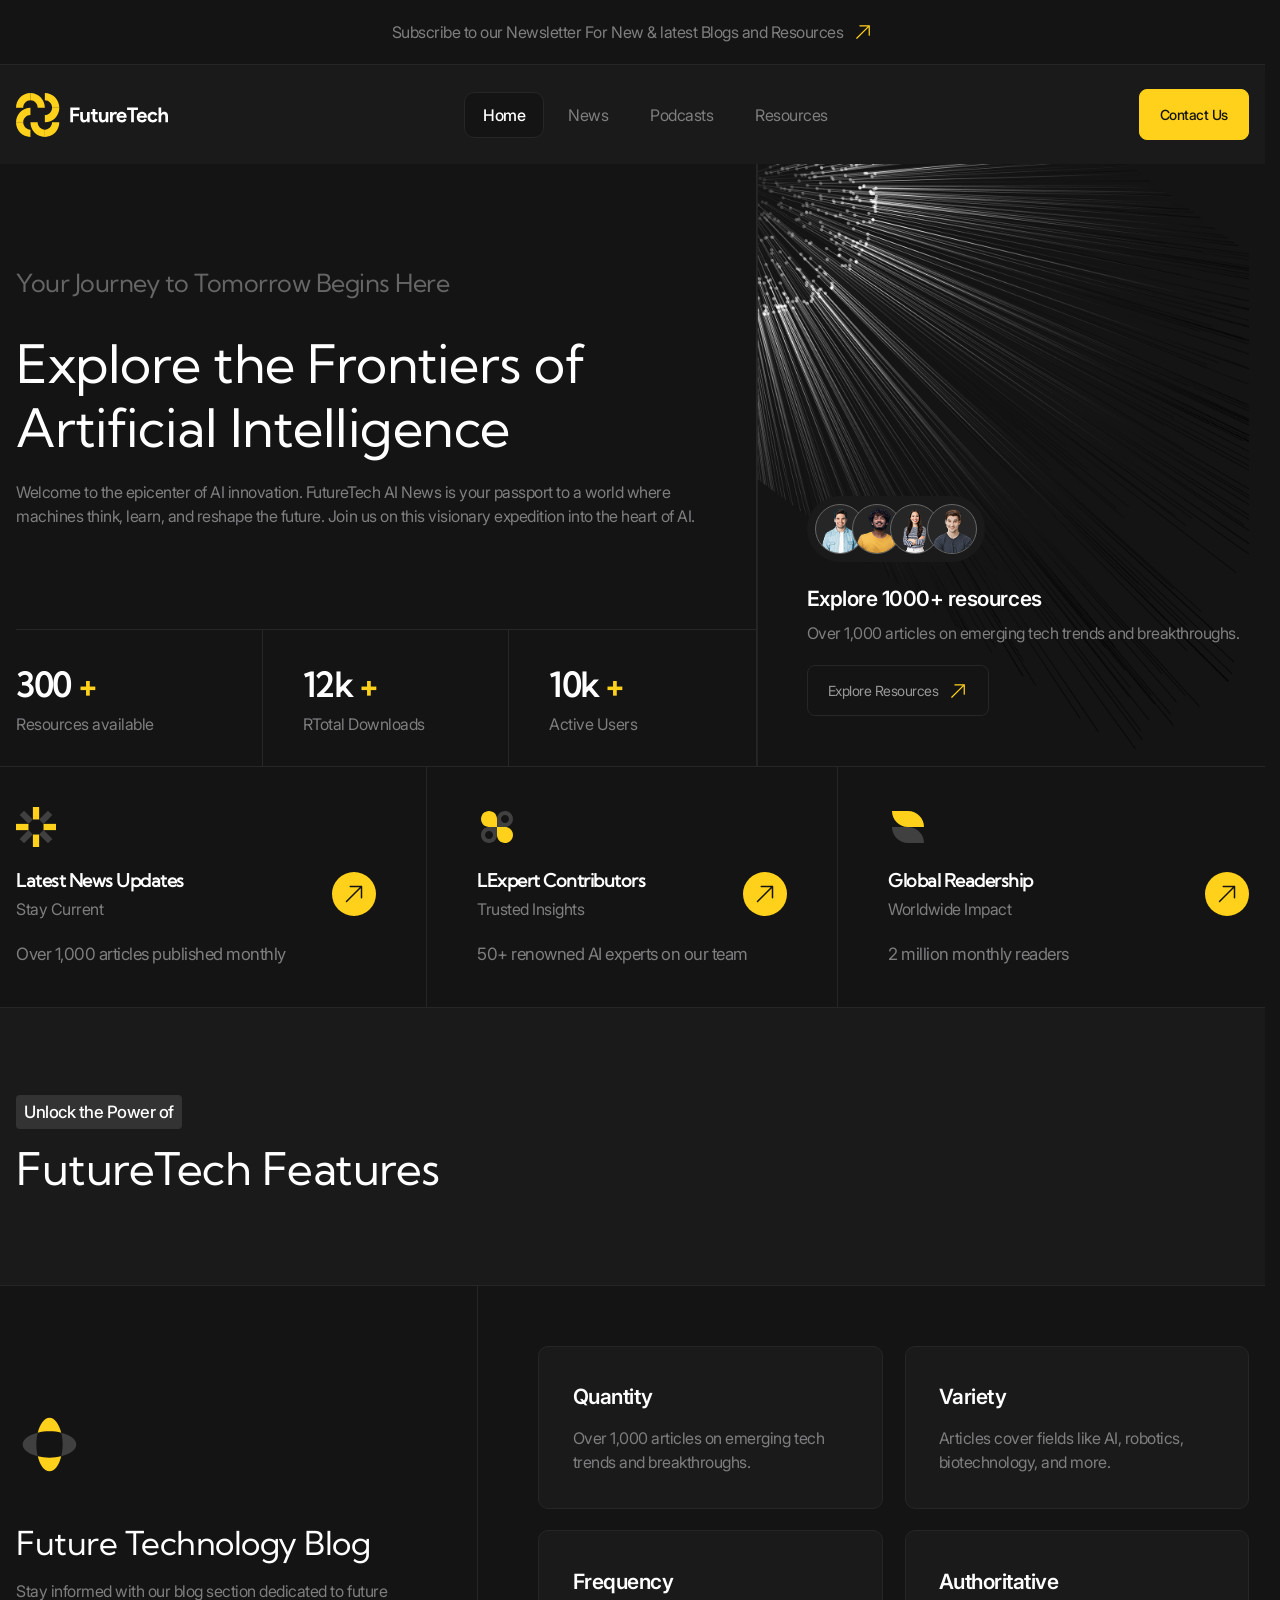
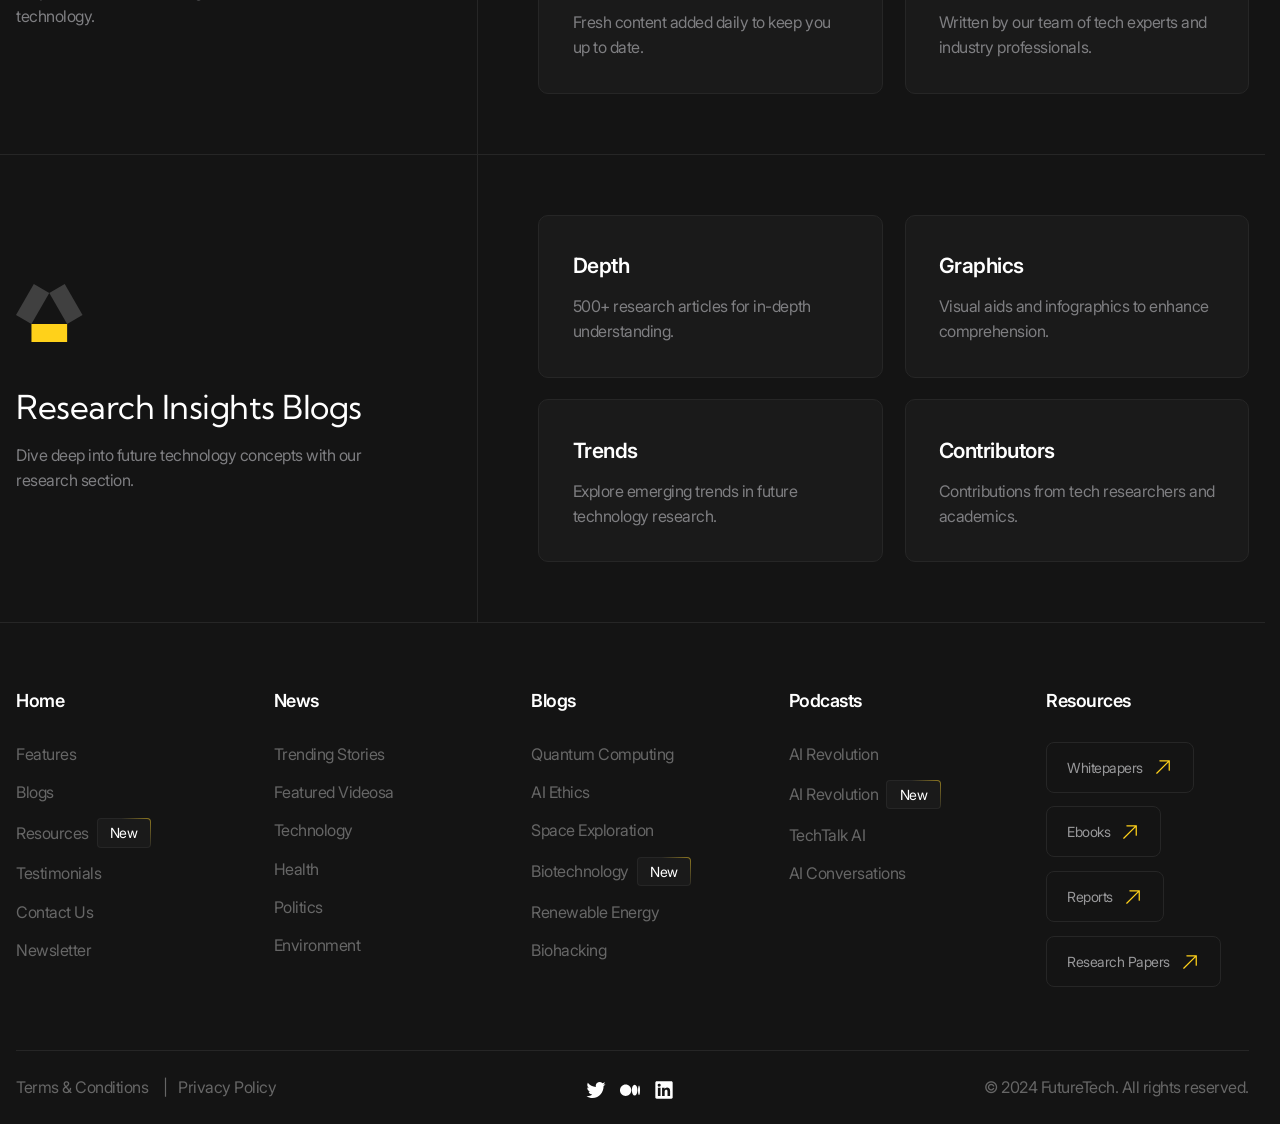
==== index.html @ eff418b6 "style: add card layout and styles" ====
<!DOCTYPE html>
<html lang="en">

<head>
    <meta charset="UTF-8">
    <meta name="viewport" content="width=device-width, initial-scale=1.0">
    <link rel="stylesheet" href="./css/main.css">
    <title>Future Tech | Home</title>

</head>

<body>
    <header class="header" data-js-header>
        <div class="header__promo">
            <div class="header__promo-inner container">
                <a href="/" class="header__promo-link"><span class="icon icon--yellow-arrow">Subscribe to our Newsletter For New & latest Blogs and Resources</span></a>
            </div>
        </div>
        <div class="header__body">
            <div class="header__body-inner container">
                <a href="/"
                    class="header__logo logo"
                    aria-label="Home"
                    title="Home">
                    <img
                        class="logo__image"
                        src="./images/logo.svg"
                        alt=""
                        width="179" height="50" />

                </a>
                <div class="header__overlay" data-js-header-overlay>
                    <nav class="header__menu">
                        <ul class="header__menu-list">
                            <li class="header__menu-item">
                                <a href="/" class="header__menu-link is-active">Home</a>
                            </li>
                            <li class="header__menu-item">
                                <a href="/" class="header__menu-link">News</a>
                            </li>
                            <li class="header__menu-item">
                                <a href="/" class="header__menu-link">Podcasts</a>
                            </li>
                            <li class="header__menu-item">
                                <a href="/" class="header__menu-link">Resources</a>
                            </li>
                        </ul>
                    </nav>
                    <a href="#" class="header__contact-us-link button button--accent">Contact Us</a>
                </div>
                <button
                    class="header__burger-button burger-button visible-mobile" type="button"
                    aria-label="Open menu"
                    title="Open menu"
                    data-js-header-burger-button>
                    <span class="burger-button__line"></span>
                    <span class="burger-button__line"></span>
                    <span class="burger-button__line"></span>
                </button>
            </div>
        </div>
    </header>
    <main>
        <section class="hero" aria-labelledby="hero-title">
            <div class="hero__main container">
                <div class="hero__body">
                    <p class="hero__subtitle">Your Journey to Tomorrow Begins Here</p>
                    <h1 class="hero__title" id="hero-title">Explore the Frontiers of Artificial Intelligence</h1>
                    <div class="hero__description">
                        <p>Welcome to the epicenter of AI innovation. FutureTech AI News is your passport to a world where machines think, learn, and reshape the future. Join us on this visionary expedition into the heart of AI.</p>
                    </div>
                </div>
                <div class="hero__metrics metrics full-vw-line full-vw-line--top full-vw-line--left">
                    <dl class="metrics__list">
                        <div class="metrics__item">
                            <dt class="metrics__key">Resources available</dt>
                            <dd class="metrics__value h3">300 <span class="metrics__sign">+</span></dd>
                        </div>
                        <div class="metrics__item">
                            <dt class="metrics__key">RTotal Downloads</dt>
                            <dd class="metrics__value h3">12k <span class="metrics__sign">+</span></dd>
                        </div>
                        <div class="metrics__item">
                            <dt class="metrics__key">Active Users</dt>
                            <dd class="metrics__value h3">10k <span class="metrics__sign">+</span></dd>
                        </div>
                    </dl>
                </div>
                <div class="hero__resources-preview resources-preview">
                    <div class="resources-preview__team team">
                        <img
                            src="./images/team/1.png"
                            alt=""
                            width="60" height="60" loading="lazy"
                            class="team__person" />
                        <img
                            src="./images/team/2.png"
                            alt=""
                            width="60" height="60" loading="lazy"
                            class="team__person" />
                        <img
                            src="./images/team/3.png"
                            alt=""
                            width="60" height="60" loading="lazy"
                            class="team__person" />
                        <img
                            src="./images/team/4.png"
                            alt=""
                            width="60" height="60" loading="lazy"
                            class="team__person" />
                    </div>
                    <div class="resources-preview__body">
                        <p class="resources-preview__title h5">Explore 1000+ resources</p>
                        <p class="resources-preview__subtitle">Over 1,000 articles on emerging tech trends and breakthroughs.</p>
                    </div>
                    <a href="#" class="resources-preview__button button"><span class="icon icon--yellow-arrow">Explore Resources</span></a>
                </div>
            </div>
            <div class="hero__advantages">
                <h2 class="visually-hidden">Our advantages</h2>
                <ul class="hero__advantages-list container">
                    <li class="hero__advantages-item">
                        <div class="advantage-card">
                            <img
                                src="./images/advantages/icon-1.svg"
                                alt=""
                                width="50" height="50"
                                class="advantage-card__image" />
                            <a href="#" class="advantage-card__link">
                                <h3 class="advantage-card__title h6">Latest News Updates</h3>
                                <p class="advantage-card__subtitle">Stay Current</p>
                            </a>
                            <p class="advantage-card__details">Over 1,000 articles published monthly</p>
                        </div>
                    </li>
                    <li class="hero__advantages-item">
                        <div class="advantage-card">
                            <img
                                src="./images/advantages/2.svg"
                                alt=""
                                width="50" height="50"
                                class="advantage-card__image" />
                            <a href="#" class="advantage-card__link">
                                <h3 class="advantage-card__title h6">LExpert Contributors</h3>
                                <p class="advantage-card__subtitle">Trusted Insights</p>
                            </a>
                            <p class="advantage-card__details">50+ renowned AI experts on our team</p>
                        </div>
                    </li>
                    <li class="hero__advantages-item">
                        <div class="advantage-card">
                            <img
                                src="./images/advantages/3.svg"
                                alt=""
                                width="50" height="50"
                                class="advantage-card__image" />
                            <a href="#" class="advantage-card__link">
                                <h3 class="advantage-card__title h6">Global Readership</h3>
                                <p class="advantage-card__subtitle">Worldwide Impact</p>
                            </a>
                            <p class="advantage-card__details">2 million monthly readers</p>
                        </div>
                    </li>
                </ul>
            </div>

        </section>

        <section class="section" aria-labelledby="features-title">
            <header class="section__header">
                <div class="section__header-inner container">
                    <div class="section__header-info">
                        <p class="section__subtitle tag">Unlock the Power of</p>
                        <h2 class="section__title" id="features-title">FutureTech Features</h2>
                    </div>
                </div>
            </header>
            <div class="section__body">
                <ul class="list">
                    <li class="list__item">
                        <div class="card container">
                            <div class="card__preview">
                                <div class="card__preview-main">
                                    <img
                                        class="card__preview-icon"
                                        src="./images/feutures/1.svg"
                                        alt=""
                                        width="80" height="80" />
                                    <div class="card__preview-info">
                                        <h3 class="card__preview-title">Future Technology Blog</h3>
                                        <div class="card__preview-description">
                                            <p>Stay informed with our blog section dedicated to future technology.</p>
                                        </div>
                                    </div>
                                </div>
                            </div>
                            <div class="card__body">
                                <div class="card__grid card__grid--2-cols">
                                    <div class="card__cell tile">
                                        <h4 class="card__cell-title h5">Quantity</h4>
                                        <p class="card__cell-description">Over 1,000 articles on emerging tech trends and breakthroughs.</p>
                                    </div>
                                    <div class="card__cell tile">
                                        <h4 class="card__cell-title h5">Variety</h4>
                                        <p class="card__cell-description">Articles cover fields like AI, robotics, biotechnology, and more.</p>
                                    </div>
                                    <div class="card__cell tile">
                                        <h4 class="card__cell-title h5">Frequency</h4>
                                        <p class="card__cell-description">Fresh content added daily to keep you up to date.</p>
                                    </div>
                                    <div class="card__cell tile">
                                        <h4 class="card__cell-title h5">Authoritative</h4>
                                        <p class="card__cell-description">Written by our team of tech experts and industry professionals.</p>
                                    </div>
                                </div>
                            </div>
                        </div>
                    </li>
                    <li class="list__item">
                        <div class="card container">
                            <div class="card__preview">
                                <div class="card__preview-main">
                                    <img
                                        class="card__preview-icon"
                                        src="./images/feutures/2.svg"
                                        alt=""
                                        width="80" height="80" />
                                    <div class="card__preview-info">
                                        <h3 class="card__preview-title">Research Insights Blogs</h3>
                                        <div class="card__preview-description">
                                            <p>Dive deep into future technology concepts with our research section.</p>
                                        </div>
                                    </div>
                                </div>
                            </div>
                            <div class="card__body">
                                <div class="card__grid card__grid--2-cols">
                                    <div class="card__cell tile">
                                        <h4 class="card__cell-title h5">Depth</h4>
                                        <p class="card__cell-description">500+ research articles for in-depth understanding.</p>
                                    </div>
                                    <div class="card__cell tile">
                                        <h4 class="card__cell-title h5">Graphics</h4>
                                        <p class="card__cell-description">Visual aids and infographics to enhance comprehension.</p>
                                    </div>
                                    <div class="card__cell tile">
                                        <h4 class="card__cell-title h5">Trends</h4>
                                        <p class="card__cell-description">Explore emerging trends in future technology research.</p>
                                    </div>
                                    <div class="card__cell tile">
                                        <h4 class="card__cell-title h5">Contributors</h4>
                                        <p class="card__cell-description">Contributions from tech researchers and academics.</p>
                                    </div>
                                </div>
                            </div>
                        </div>
                    </li>
                </ul>
            </div>
        </section>
    </main>

    <footer class="footer">
        <div class="footer__inner container">
            <div class="footer__body">
                <nav class="footer__menu">
                    <div class="footer__menu-column">
                        <a href="#" class="footer__menu-main-link h6">Home</a>
                        <ul class="footer__menu-list">
                            <li class="footer__menu-item">
                                <a href="#" class="footer__menu-link">Features</a>
                            </li>
                            <li class="footer__menu-item">
                                <a href="#" class="footer__menu-link">Blogs</a>
                            </li>
                            <li class="footer__menu-item">
                                <a href="#" class="footer__menu-link">Resources</a>
                                <span class="badge">New</span>
                            </li>
                            <li class="footer__menu-item">
                                <a href="#" class="footer__menu-link">Testimonials</a>
                            </li>
                            <li class="footer__menu-item">
                                <a href="#" class="footer__menu-link">Contact Us</a>
                            </li>
                            <li class="footer__menu-item">
                                <a href="#" class="footer__menu-link">Newsletter</a>
                            </li>
                        </ul>
                    </div>
                    <div class="footer__menu-column">
                        <a href="#" class="footer__menu-main-link h6">News</a>
                        <ul class="footer__menu-list">
                            <li class="footer__menu-item">
                                <a href="#" class="footer__menu-link">Trending Stories</a>
                            </li>
                            <li class="footer__menu-item">
                                <a href="#" class="footer__menu-link">Featured Videosa</a>
                            </li>
                            <li class="footer__menu-item">
                                <a href="#" class="footer__menu-link">Technology</a>
                            </li>
                            <li class="footer__menu-item">
                                <a href="#" class="footer__menu-link">Health</a>
                            </li>
                            <li class="footer__menu-item">
                                <a href="#" class="footer__menu-link">Politics</a>
                            </li>
                            <li class="footer__menu-item">
                                <a href="#" class="footer__menu-link">Environment</a>
                            </li>
                        </ul>
                    </div>
                    <div class="footer__menu-column">
                        <a href="#" class="footer__menu-main-link h6">Blogs</a>
                        <ul class="footer__menu-list">
                            <li class="footer__menu-item">
                                <a href="#" class="footer__menu-link">Quantum Computing</a>
                            </li>
                            <li class="footer__menu-item">
                                <a href="#" class="footer__menu-link">AI Ethics</a>
                            </li>
                            <li class="footer__menu-item">
                                <a href="#" class="footer__menu-link">Space Exploration</a>
                            </li>
                            <li class="footer__menu-item">
                                <a href="#" class="footer__menu-link">Biotechnology</a>
                                <span class="badge">New</span>
                            </li>
                            <li class="footer__menu-item">
                                <a href="#" class="footer__menu-link">Renewable Energy</a>
                            </li>
                            <li class="footer__menu-item">
                                <a href="#" class="footer__menu-link">Biohacking</a>
                            </li>
                        </ul>
                    </div>
                    <div class="footer__menu-column">
                        <a href="#" class="footer__menu-main-link h6">Podcasts</a>
                        <ul class="footer__menu-list">
                            <li class="footer__menu-item">
                                <a href="#" class="footer__menu-link">AI Revolution</a>
                            </li>
                            <li class="footer__menu-item">
                                <a href="#" class="footer__menu-link">AI Revolution</a>
                                <span class="badge">New</span>
                            </li>
                            <li class="footer__menu-item">
                                <a href="#" class="footer__menu-link">TechTalk AI</a>
                            </li>
                            <li class="footer__menu-item">
                                <a href="#" class="footer__menu-link">AI Conversations</a>
                            </li>

                        </ul>
                    </div>
                    <div class="footer__menu-column">
                        <a href="#" class="footer__menu-main-link h6">Resources</a>
                        <ul class="footer__menu-list">
                            <li class="footer__menu-item">
                                <a href="#" class="footer__menu-link button"><span class="icon icon--yellow-arrow">Whitepapers</span></a>
                            </li>
                            <li class="footer__menu-item">
                                <a href="#" class="footer__menu-link button"><span class="icon icon--yellow-arrow"> Ebooks</span></a>
                            </li>
                            <li class="footer__menu-item">
                                <a href="#" class="footer__menu-link button"><span class="icon icon--yellow-arrow">Reports</span></a>
                            </li>
                            <li class="footer__menu-item">
                                <a href="#" class="footer__menu-link button"><span class="icon icon--yellow-arrow">Research Papers</span></a>
                            </li>

                        </ul>
                    </div>
                </nav>
            </div>
            <div class="div footer__extra">
                <div class="footer__extra-menu">
                    <ul class="footer__extra-menu-list">
                        <li class="footer__extra-menu-item">
                            <a href="#" class="footer__extra-menu-link">Terms & Conditions</a>
                        </li>
                        <li class="footer__extra-menu-item">
                            <a href="#" class="footer__extra-menu-link">Privacy Policy</a>
                        </li>
                    </ul>
                </div>
                <div class="footer__soc1als soc1als">
                    <ul class="soc1als__list">
                        <li class="soc1als__item">
                            <a href="#"
                                class="soc1als__link"
                                target="_blank"
                                aria-label="Twitter"
                                title="Twitter">
                                <svg width="24" height="24" viewBox="0 0 24 24" fill="none" xmlns="http://www.w3.org/2000/svg">
                                    <path d="M21.0571 7.18114C21.0664 7.39235 21.0664 7.59395 21.0664 7.80515C21.0756 14.2084 16.3712 21.6004 7.76793 21.6004C5.23048 21.6004 2.73933 20.842 0.600098 19.4212C0.970528 19.4692 1.34096 19.4884 1.71139 19.4884C3.81358 19.4884 5.86021 18.7588 7.51789 17.4052C5.51756 17.3668 3.75802 16.0132 3.14681 14.0356C3.85063 14.1796 4.57296 14.1508 5.25826 13.9492C3.08198 13.5076 1.51691 11.5204 1.50765 9.20675C1.50765 9.18755 1.50765 9.16835 1.50765 9.14915C2.15591 9.52355 2.88751 9.73475 3.62837 9.75395C1.58174 8.33315 0.942746 5.50114 2.18369 3.28353C4.5637 6.31714 8.06427 8.15075 11.8241 8.35235C11.4445 6.67234 11.9631 4.90594 13.1762 3.71553C15.0561 1.88193 18.0196 1.97793 19.7977 3.92673C20.8441 3.71553 21.8535 3.31233 22.7704 2.74593C22.4185 3.86913 21.6869 4.81954 20.7145 5.42434C21.6406 5.30914 22.5481 5.04994 23.4001 4.66594C22.7704 5.64514 21.9739 6.48994 21.0571 7.18114Z" fill="white" />
                                </svg>
                            </a>
                        </li>
                        <li class="soc1als__item">
                            <a href="#"
                                class="soc1als__link"
                                target="_blank"
                                aria-label="Medium"
                                title="Medium">
                                <svg width="24" height="24" viewBox="0 0 24 24" fill="none" xmlns="http://www.w3.org/2000/svg">
                                    <path d="M13.5374 12.2281C13.5374 15.9988 10.5069 19.0556 6.76883 19.0556C3.03073 19.0556 0 15.9981 0 12.2281C0 8.45806 3.0305 5.40039 6.76883 5.40039C10.5072 5.40039 13.5374 8.45737 13.5374 12.2281Z" fill="white" />
                                    <path d="M20.9627 12.2285C20.9627 15.7778 19.4474 18.6563 17.5783 18.6563C15.7091 18.6563 14.1938 15.7778 14.1938 12.2285C14.1938 8.67922 15.7089 5.80078 17.578 5.80078C19.4472 5.80078 20.9625 8.67829 20.9625 12.2285" fill="white" />
                                    <path d="M24 12.228C24 15.4073 23.4672 17.9862 22.8097 17.9862C22.1522 17.9862 21.6196 15.408 21.6196 12.228C21.6196 9.04797 22.1525 6.46973 22.8097 6.46973C23.467 6.46973 24 9.04774 24 12.228Z" fill="white" />
                                </svg>
                            </a>
                        </li>
                        <li class="soc1als__item">
                            <a href="#"
                                class="soc1als__link"
                                target="_blank"
                                aria-label="LinkedIn"
                                title="LinkedIn">
                                <svg width="24" height="24" viewBox="0 0 24 24" fill="none" xmlns="http://www.w3.org/2000/svg">
                                    <path d="M20.8647 1.59961H3.13554C2.72832 1.59961 2.33777 1.76138 2.04982 2.04933C1.76187 2.33728 1.6001 2.72783 1.6001 3.13505V20.8642C1.6001 21.2714 1.76187 21.6619 2.04982 21.9499C2.33777 22.2378 2.72832 22.3996 3.13554 22.3996H20.8647C21.2719 22.3996 21.6624 22.2378 21.9504 21.9499C22.2383 21.6619 22.4001 21.2714 22.4001 20.8642V3.13505C22.4001 2.72783 22.2383 2.33728 21.9504 2.04933C21.6624 1.76138 21.2719 1.59961 20.8647 1.59961ZM7.79965 19.3186H4.67243V9.38516H7.79965V19.3186ZM6.23388 8.00861C5.87915 8.00661 5.53296 7.89958 5.239 7.70102C4.94504 7.50246 4.71649 7.22127 4.58219 6.89294C4.44789 6.56461 4.41386 6.20386 4.48439 5.8562C4.55492 5.50855 4.72686 5.18958 4.9785 4.93955C5.23014 4.68952 5.5502 4.51964 5.8983 4.45134C6.2464 4.38304 6.60693 4.41939 6.93439 4.5558C7.26185 4.6922 7.54156 4.92255 7.73823 5.21778C7.9349 5.51301 8.03971 5.85988 8.03943 6.21461C8.04278 6.45211 7.99827 6.68784 7.90857 6.90777C7.81887 7.1277 7.68582 7.32732 7.51733 7.49473C7.34884 7.66215 7.14837 7.79392 6.92787 7.88221C6.70736 7.97049 6.47134 8.01348 6.23388 8.00861ZM19.3263 19.3273H16.2005V13.9005C16.2005 12.3001 15.5202 11.8061 14.642 11.8061C13.7147 11.8061 12.8047 12.5052 12.8047 13.9409V19.3273H9.67743V9.39239H12.6848V10.7689H12.7252C13.0271 10.1579 14.0844 9.11361 15.6979 9.11361C17.4428 9.11361 19.3278 10.1493 19.3278 13.1826L19.3263 19.3273Z" fill="white" />
                                </svg>
                            </a>
                        </li>
                    </ul>
                </div>
                <p class="footer__copyright">© <time datetime="2024">2024</time> FutureTech. All rights reserved.</p>
            </div>
        </div>

    </footer>



    <script src="./scripts/main.js" type="module" defer></script>
</body>


</html>
---- css/main.css ----
@charset "UTF-8";
/**
  Нормализация блочной модели
 */
*,
::before,
::after {
  box-sizing: border-box;
}

/**
  Убираем внутренние отступы слева тегам списков,
  у которых есть атрибут class
 */
:where(ul, ol):where([class]) {
  padding-left: 0;
}

/**
  Убираем внешние отступы body и двум другим тегам,
  у которых есть атрибут class
 */
body,
:where(blockquote, figure):where([class]) {
  margin: 0;
}

/**
  Убираем внешние отступы вертикали нужным тегам,
  у которых есть атрибут class
 */
:where(h1,
h2,
h3,
h4,
h5,
h6,
p,
ul,
ol,
dl):where([class]) {
  margin-block: 0;
}

:where(dd[class]) {
  margin-left: 0;
}

:where(fieldset[class]) {
  margin-left: 0;
  padding: 0;
  border: none;
}

/**
  Убираем стандартный маркер маркированному списку,
  у которого есть атрибут class
 */
:where(ul[class]) {
  list-style: none;
}

:where(address[class]) {
  font-style: normal;
}

/**
  Обнуляем вертикальные внешние отступы параграфа,
  объявляем локальную переменную для внешнего отступа вниз,
  чтобы избежать взаимодействие с более сложным селектором
 */
p {
  --paragraphMarginBottom: 24px;
  margin-block: 0;
}

/**
  Внешний отступ вниз для параграфа без атрибута class,
  который расположен не последним среди своих соседних элементов
 */
p:where(:not([class]):not(:last-child)) {
  margin-bottom: var(--paragraphMarginBottom);
}

/**
  Упрощаем работу с изображениями и видео
 */
img,
video {
  display: block;
  max-width: 100%;
  height: auto;
}

/**
  Наследуем свойства шрифт для полей ввода
 */
input,
textarea,
select,
button {
  font: inherit;
}

html {
  /**
   Пригодится в большинстве ситуаций
   (когда, например, нужно будет "прижать" футер к низу сайта)
  */
  height: 100%;
  /**
   Убираем скачок интерфейса по горизонтали
   при появлении / исчезновении скроллбара
  */
  scrollbar-gutter: stable;
}

/**
  Плавный скролл
 */
html,
:has(:target) {
  scroll-behavior: smooth;
}

body {
  /**
   Пригодится в большинстве ситуаций
   (когда, например, нужно будет "прижать" футер к низу сайта)
  */
  min-height: 100%;
  /**
   Унифицированный интерлиньяж
  */
  line-height: 1.5;
}

/**
  Нормализация высоты элемента ссылки при его инспектировании в DevTools
 */
a:where([class]) {
  display: inline-flex;
}

/**
  Курсор-рука при наведении на элемент
 */
button,
label {
  cursor: pointer;
}

/**
  Приводим к единому цвету svg-элементы
 */
[fill] {
  fill: currentColor;
}

[stroke] {
  stroke: currentColor;
}

/**
  Чиним баг задержки смены цвета при взаимодействии с svg-элементами
 */
svg * {
  transition-property: fill, stroke;
}

/**
  Удаляем все анимации и переходы для людей,
  которые предпочитают их не использовать
 */
@media (prefers-reduced-motion: reduce) {
  *,
  ::before,
  ::after {
    animation-duration: 0.01ms !important;
    animation-iteration-count: 1 !important;
    transition-duration: 0.01ms !important;
    scroll-behavior: auto !important;
  }
}
@font-face {
  font-family: "Kumbh Sans";
  src: url("../fonts/KumbhSans-Regular.woff2") format("woff2");
  font-weight: 400;
  font-style: normal;
  font-display: swap;
}
@font-face {
  font-family: "Kumbh Sans";
  src: url("../fonts/KumbhSans-Regular.woff2") format("woff2");
  font-weight: 500;
  font-style: normal;
  font-display: swap;
}
@font-face {
  font-family: "Inter";
  src: url("../fonts/Inter-Regular.woff2") format("woff2");
  font-weight: 400;
  font-style: normal;
  font-display: swap;
}
@font-face {
  font-family: "Inter";
  src: url("../fonts/Inter-Medium.woff2") format("woff2");
  font-weight: 500;
  font-style: normal;
  font-display: swap;
}
@font-face {
  font-family: "Inter";
  src: url("../fonts/Inter-SemiBold.woff2") format("woff2");
  font-weight: 600;
  font-style: normal;
  font-display: swap;
}
@font-face {
  font-family: "Inter";
  src: url("../fonts/Inter-Bold.woff2") format("woff2");
  font-weight: 700;
  font-style: normal;
  font-display: swap;
}
:root {
  --color-light: #FFFFFF;
  --color-dark: #141414;
  --color-dark-10: #1a1a1a;
  --color-dark-15: #262626;
  --color-dark-20: #333333;
  --color-dark-40: #666666;
  --color-gray-50: #7E7E81;
  --color-gray-60: #98989a;
  --color-accent: #FFD11A;
  --color-red: #FF5500;
  --gradient: linear-gradient(
      45deg,
      var(--color-dark-15) 64%,
      var(--color-accent) 136%
  );
  --border: 0.0625rem solid var(--color-dark-15);
  --font-family-base: 'Inter', sans-serif;
  --font-family-accent: 'Kumbh Sans', sans-serif;
  --container-width: 100rem;
  --container-padding-x: 1rem;
  --transition-duration: 0.2s;
}
@media (width <= 90.06125rem) {
  :root {
    --container-width: 80rem;
  }
}

.container {
  max-width: calc(var(--container-width) + var(--container-padding-x) * 2);
  margin-inline: auto;
  padding-inline: var(--container-padding-x);
}

.visually-hidden {
  position: absolute !important;
  width: 1px !important;
  height: 1px !important;
  margin: -1px !important;
  border: 0 !important;
  padding: 0 !important;
  white-space: nowrap !important;
  clip-path: inset(100%) !important;
  clip: rect(0 0 0 0) !important;
  overflow: hidden !important;
}

@media (width <= 47.99875rem) {
  .hidden-mobile {
    display: none !important;
  }
}

@media (width > 47.99875rem) {
  .visible-mobile {
    display: none !important;
  }
}

.full-vw-line {
  position: relative;
}
.full-vw-line--top::before, .full-vw-line--bottom::after {
  content: "";
  position: absolute;
  width: calc((100vw - var(--container-width)) / 2);
  height: 0.0625rem;
  background-color: var(--color-dark-15);
}
.full-vw-line--top::before {
  bottom: 100%;
}
.full-vw-line--bottom::after {
  top: 100%;
}
.full-vw-line--left::before, .full-vw-line--left::after {
  right: 100%;
  left: auto;
}
.full-vw-line--right::before, .full-vw-line--right::after {
  left: 100%;
  right: auto;
}

html.is-lock {
  overflow: hidden;
}

body {
  font-size: clamp(0.875rem, 0.8112745098rem + 0.2614379085vw, 1.125rem);
  display: flex;
  flex-direction: column;
  font-family: var(--font-family-base);
  letter-spacing: -0.03em;
  color: var(--color-gray-50);
  background-color: var(--color-dark);
}

main {
  flex-grow: 1;
}

h1,
.h1,
h2,
.h2,
h3,
.h3,
h4,
.h4,
h5,
.h5,
h6,
.h6 {
  color: var(--color-light);
  font-weight: 500;
}

h1,
.h1,
h2,
.h2,
h3,
.h3 {
  font-family: var(--font-family-accent);
  font-weight: 500;
}

h4,
.h4,
h5,
.h5,
h6,
.h6 {
  font-weight: 600;
}

h1,
.h1 {
  font-size: clamp(1.875rem, 1.237745098rem + 2.614379085vw, 4.375rem);
  line-height: 1.2;
}

h2,
.h2 {
  font-size: clamp(1.75rem, 1.2720588235rem + 1.9607843137vw, 3.625rem);
  line-height: 1.3;
}

h3,
.h3 {
  font-size: clamp(1.5rem, 1.2450980392rem + 1.045751634vw, 2.5rem);
  line-height: 1.5;
}

h4,
.h4 {
  font-size: clamp(1.125rem, 0.9975490196rem + 0.522875817vw, 1.625rem);
}

h5,
.h5 {
  font-size: clamp(1.125rem, 1.0294117647rem + 0.3921568627vw, 1.5rem);
}

h6,
.h6 {
  font-size: clamp(1rem, 0.9362745098rem + 0.2614379085vw, 1.25rem);
}

a,
button,
label,
input,
textarea,
select,
svg * {
  transition-duration: var(--transition-duration);
}

a {
  color: inherit;
}
@media (any-hover: hover) {
  a:hover {
    color: var(--color-accent);
  }
}
@media (any-hover: none) {
  a:active {
    color: var(--color-accent);
  }
}
a[class] {
  text-decoration: none;
}

:focus-visible {
  outline: 0.125rem dashed var(--color-light);
  outline-offset: 0.25rem;
  transition-duration: 0s !important;
}

a[aria-label],
button[aria-label] {
  position: relative;
}
a[aria-label]::before,
button[aria-label]::before {
  position: absolute;
  top: 50%;
  left: 50%;
  translate: -50% -50%;
  width: 2.75rem;
  height: 2.75rem;
  content: "";
}

.icon {
  display: flex;
  align-items: center;
  -moz-column-gap: 0.625rem;
       column-gap: 0.625rem;
}
.icon::after {
  --size: 1.5rem;
  width: var(--size);
  height: var(--size);
  content: "";
  flex-shrink: 0;
  background-position: center;
  background-size: contain;
  background-repeat: no-repeat;
}
@media (width <= 90.06125rem) {
  .icon::after {
    --size: 1.25rem;
  }
}
.icon--yellow-arrow::after {
  background-image: url("../icons/arrow-to-right-yallow.svg");
}

.logo {
  max-width: clamp(7.875rem, 7.0784313725rem + 3.2679738562vw, 11rem);
}

.button {
  display: inline-flex;
  justify-content: center;
  padding: 1.125rem 1.5rem;
  font-size: rem18;
  white-space: nowrap;
  color: var(--color-gray-60);
  background-color: var(--color-dark);
  border: var(--border);
  border-radius: 0.75rem;
}
@media (width <= 90.06125rem) {
  .button {
    padding: 0.875rem 1.25rem;
    font-size: 0.875rem;
    border-radius: 0.5rem;
  }
}
@media (any-hover: hover) {
  .button:hover {
    color: var(--color-accent);
    background-color: var(--color-dark-10);
    border-color: var(--color-accent);
  }
}
@media (any-hover: none) {
  .button:active {
    color: var(--color-accent);
    background-color: var(--color-dark-10);
    border-color: var(--color-accent);
  }
}
.button--accent {
  color: var(--color-dark);
  font-weight: 500;
  background-color: var(--color-accent);
  border-color: var(--color-accent);
  border-radius: 0.5rem;
}

.burger-button {
  width: 2.125rem;
  height: 2.125rem;
  display: inline-flex;
  flex-direction: column;
  justify-content: space-between;
  padding: 0.53125rem 0.265625rem;
  color: var(--color-light);
  background-color: transparent;
  border: none;
}
@media (any-hover: hover) {
  .burger-button:hover {
    color: var(--color-accent);
  }
}
@media (any-hover: none) {
  .burger-button:active {
    color: var(--color-accent);
  }
}
.burger-button.is-active .burger-button__line:first-child {
  rotate: 45deg;
  transform-origin: 0;
  translate: 0.25em -0.1em;
}
.burger-button.is-active .burger-button__line:nth-child(2) {
  rotate: -45deg;
}
.burger-button.is-active .burger-button__line:last-child {
  width: 0;
}
.burger-button__line {
  background-color: currentColor;
  width: 100%;
  min-height: 0.125rem;
  border-radius: 1rem;
  transition-duration: var(--transition-duration);
}
.burger-button__line:last-child {
  width: 55%;
  align-self: end;
}

.header {
  position: sticky;
  z-index: 100;
  top: 0;
  animation-name: scrolling-header;
  animation-fill-mode: both;
  animation-timeline: scroll();
  animation-range: 6.25rem 12.5rem;
}
@keyframes scrolling-header {
  to {
    box-shadow: 0 0 1rem 0 var(--color-dark-40);
  }
}
.header__promo {
  padding-block: 1.25rem;
  text-align: center;
  background-color: var(--color-dark);
  border-bottom: var(--border);
}
@media (width <= 47.99875rem) {
  .header__promo {
    padding-block: 0.875rem;
  }
}
.header__body {
  padding-block: 1.5rem;
  background-color: var(--color-dark-10);
}
@media (width <= 47.99875rem) {
  .header__body {
    padding-block: 1.25rem;
  }
}
.header__body-inner {
  display: flex;
  justify-content: space-between;
  align-items: center;
  -moz-column-gap: 1rem;
       column-gap: 1rem;
}
@media (width > 47.99875rem) {
  .header__overlay {
    display: contents;
  }
}
@media (width <= 47.99875rem) {
  .header__overlay {
    position: fixed;
    inset: 0;
    display: flex;
    flex-direction: column;
    justify-content: center;
    row-gap: 3rem;
    padding: 1rem;
    background-color: var(--color-dark-10);
    transition-duration: var(--transition-duration);
  }
  .header__overlay:not(.is-active) {
    opacity: 0;
    visibility: hidden;
    translate: 100%;
  }
}
@media (width <= 47.99875rem) {
  .header__menu {
    overflow-y: auto;
  }
}
.header__menu-list {
  display: flex;
  align-items: center;
  -moz-column-gap: 1rem;
       column-gap: 1rem;
}
@media (width <= 90.06125rem) {
  .header__menu-list {
    -moz-column-gap: 0.375rem;
         column-gap: 0.375rem;
  }
}
@media (width <= 47.99875rem) {
  .header__menu-list {
    flex-direction: column;
    row-gap: 1rem;
  }
}
.header__menu-link {
  padding: 0.875rem 1.5rem;
  color: var(--color-gray-50);
}
@media (width <= 90.06125rem) {
  .header__menu-link {
    padding: 0.625rem 1.125rem;
  }
}
.header__menu-link.is-active {
  color: var(--color-light);
  background-color: var(--color-dark);
  border: var(--border);
  font-weight: 500;
  border-radius: 0.625rem;
  pointer-events: none;
}
@media (width <= 47.99875rem) {
  .header__contact-us-link {
    width: 100%;
    max-width: 18.75rem;
    align-self: center;
  }
}

.badge {
  display: inline-flex;
  padding: clamp(0.125rem, 0.0931372549rem + 0.1307189542vw, 0.25rem) clamp(0.625rem, 0.5612745098rem + 0.2614379085vw, 0.875rem);
  font-size: 1rem;
  color: var(--color-light);
  background: linear-gradient(var(--color-dark-10), var(--color-dark-10)) padding-box, var(--gradient) border-box;
  border: 0.0625rem solid transparent;
  border-radius: 0.375rem;
}
@media (width <= 90.06125rem) {
  .badge {
    font-size: 0.875rem;
    border-radius: 0.25rem;
  }
}

.soc1als__list {
  display: flex;
  -moz-column-gap: 1.25rem;
       column-gap: 1.25rem;
}
@media (width <= 90.06125rem) {
  .soc1als__list {
    -moz-column-gap: 0.875rem;
         column-gap: 0.875rem;
  }
}
.soc1als__item {
  display: flex;
}
.soc1als__link {
  --size: 1.5rem;
  width: var(--size);
  height: var(--size);
  color: var(--color-light);
}
@media (width <= 90.06125rem) {
  .soc1als__link {
    --size: 1.25rem;
  }
}

.footer {
  color: var(--color-dark-40);
}
.footer__body {
  padding-block: clamp(2.5rem, 1.862745098rem + 2.614379085vw, 5rem);
  border-bottom: var(--border);
}
.footer__menu {
  display: grid;
  grid-template-columns: repeat(5, 1fr);
  align-items: start;
  -moz-column-gap: clamp(1.25rem, 0.2941176471rem + 3.9215686275vw, 5rem);
       column-gap: clamp(1.25rem, 0.2941176471rem + 3.9215686275vw, 5rem);
}
@media (width <= 63.99875rem) {
  .footer__menu {
    grid-template-columns: repeat(2, 1fr);
    row-gap: 2.5rem;
  }
}
@media (width <= 47.99875rem) {
  .footer__menu {
    row-gap: 1.25rem;
  }
}
.footer__menu-column {
  display: grid;
  row-gap: clamp(1rem, 0.681372549rem + 1.3071895425vw, 2.25rem);
}
@media (width <= 63.99875rem) {
  .footer__menu-column:last-child {
    grid-column: -1/1;
  }
  .footer__menu-column:last-child .footer__menu-list {
    flex-direction: row;
    flex-wrap: wrap;
    gap: 0.75rem;
  }
}
.footer__menu-list {
  display: flex;
  flex-direction: column;
  row-gap: clamp(0.5rem, 0.3406862745rem + 0.6535947712vw, 1.125rem);
}
.footer__menu-item {
  display: flex;
  align-items: center;
  -moz-column-gap: 0.5rem;
       column-gap: 0.5rem;
}
.footer__extra {
  display: flex;
  justify-content: space-between;
  align-items: center;
  -moz-column-gap: 1rem;
       column-gap: 1rem;
  padding-block: 2.5rem;
}
@media (width <= 90.06125rem) {
  .footer__extra {
    padding-block: 1.5rem;
  }
}
@media (width <= 47.99875rem) {
  .footer__extra {
    flex-direction: column;
    row-gap: 1.25rem;
  }
}
.footer__extra-menu-list {
  display: flex;
}
.footer__extra-menu-item:not(:last-child)::after {
  content: "|";
  margin-inline: 0.6875rem;
}
@media (width <= 47.99875rem) {
  .footer__soc1als {
    order: -1;
  }
}

.advantage-card {
  display: grid;
  row-gap: 1.875rem;
}
@media (width <= 90.06125rem) {
  .advantage-card {
    row-gap: 1.25rem;
  }
}
@media (width <= 47.99875rem) {
  .advantage-card {
    row-gap: 0.875rem;
  }
}
@media (width <= 90.06125rem) {
  .advantage-card__image {
    width: 2.5rem;
  }
}
@media (width <= 47.99875rem) {
  .advantage-card__image {
    width: 1.875rem;
  }
}
.advantage-card__link {
  --circleSize: 3.25rem;
  --circleMarginLeft: 1.25rem;
  position: relative;
  display: grid;
  row-gap: 0.25rem;
  padding-right: calc(var(--circleSize) + var(--circleMarginLeft));
}
@media (width <= 90.06125rem) {
  .advantage-card__link {
    --circleSize: 2.75rem;
    --circleMarginLeft: 0.875rem;
    row-gap: 0.125rem;
  }
}
@media (width <= 47.99875rem) {
  .advantage-card__link {
    --circleSize: 2.5rem;
  }
}
.advantage-card__link::after {
  width: var(--circleSize);
  height: var(--circleSize);
  position: absolute;
  top: 50%;
  translate: 0 -50%;
  content: "";
  right: 0;
  background: url("../icons/arrow_black.svg") center no-repeat var(--color-accent);
  border-radius: 50%;
}
.advantage-card__details {
  font-size: clamp(0.875rem, 0.7794117647rem + 0.3921568627vw, 1.25rem);
  font-family: var(--fonf-family-accent);
}

.metrics__list {
  display: grid;
  grid-template-columns: repeat(3, 1fr);
}
.metrics__item {
  display: flex;
  flex-direction: column-reverse;
  row-gap: 0.625rem;
  padding: 3.125rem;
}
@media (width <= 90.06125rem) {
  .metrics__item {
    padding: 1.875rem 2.5rem;
    row-gap: 0.125rem;
  }
}
@media (width <= 63.99875rem) {
  .metrics__item {
    row-gap: 0;
    padding: 1.25rem;
  }
}
.metrics__item:first-child {
  padding-left: 0;
}
.metrics__item:not(:last-child) {
  border-right: var(--border);
}
.metrics__value {
  font-weight: 600;
}
.metrics__sign {
  color: var(--color-accent);
}

.resources-preview {
  display: flex;
  flex-direction: column;
  justify-content: end;
  align-items: start;
  gap: 1.875rem;
}
@media (width <= 90.06125rem) {
  .resources-preview {
    row-gap: 1.25rem;
  }
}
.resources-preview__body {
  display: grid;
  row-gap: 0.875rem;
}
@media (width <= 90.06125rem) {
  .resources-preview__body {
    row-gap: 0.375rem;
  }
}
@media (width <= 30.06125rem) {
  .resources-preview__button {
    width: 100%;
  }
}

@media (width > 63.99875rem) {
  .hero__main {
    display: grid;
    grid-template-columns: 60% auto;
    grid-template-areas: "body resources-preview" "metrics resources-preview";
  }
}
.hero__body {
  grid-area: body;
  padding-top: 9.375rem;
  padding-right: 3.125rem;
  padding-bottom: 6.25rem;
}
@media (width <= 90.06125rem) {
  .hero__body {
    padding-top: 6.25rem;
    padding-right: 2.5rem;
  }
}
@media (width <= 63.99875rem) {
  .hero__body {
    padding-right: 0;
    padding-top: 2.5rem;
    padding-bottom: 1.875rem;
  }
}
.hero__subtitle {
  font-size: clamp(1.125rem, 0.9338235294rem + 0.7843137255vw, 1.875rem);
  font-family: var(--font-family-accent);
  font-weight: 500;
  color: var(--color-dark-40);
}
.hero__subtitle:not(:last-child) {
  margin-bottom: 1.875rem;
}
@media (width <= 47.99875rem) {
  .hero__subtitle {
    margin-bottom: 0.875rem;
  }
}
.hero__title:not(:last-child) {
  margin-bottom: 1.25rem;
}
@media (width <= 47.99875rem) {
  .hero__title {
    margin-bottom: 0.625rem;
  }
}
.hero__resources-preview {
  grid-area: resources-preview;
  padding-left: 5rem;
  padding-bottom: 5rem;
  background: url("../images/resources-preview/bg.png") 0 0/cover no-repeat;
}
@media (width <= 90.06125rem) {
  .hero__resources-preview {
    padding-left: 3.125rem;
    padding-bottom: 3.125rem;
  }
}
@media (width > 63.99875rem) {
  .hero__resources-preview {
    border-left: var(--border);
  }
}
@media (width <= 63.99875rem) {
  .hero__resources-preview {
    width: 100vw;
    margin-left: calc(var(--container-padding-x) * -1);
    padding: 6.25rem 2.5rem 2.5rem;
    background-size: contain;
  }
}
.hero__metrics {
  grid-area: metrics;
}
@media (width > 63.99875rem) {
  .hero__metrics {
    border-top: var(--border);
  }
}
@media (width <= 63.99875rem) {
  .hero__metrics::before {
    width: 100vw;
    right: calc(var(--container-padding-x) * -1);
  }
}
.hero__advantages {
  border-block: var(--border);
}
@media (width > 63.99875rem) {
  .hero__advantages-list {
    display: grid;
    grid-template-columns: repeat(3, 1fr);
  }
}
.hero__advantages-item {
  --paddingX: 5rem;
  padding-block: 3.125rem;
}
@media (width <= 90.06125rem) {
  .hero__advantages-item {
    --paddingX:3.125rem;
    padding-block: 2.5rem;
  }
}
@media (width > 63.99875rem) {
  .hero__advantages-item:not(:first-child) {
    padding-left: var(--paddingX);
  }
  .hero__advantages-item:not(:last-child) {
    padding-right: var(--paddingX);
    border-right: var(--border);
  }
}
@media (width <= 63.99875rem) {
  .hero__advantages-item {
    padding-block: 1.875rem;
  }
  .hero__advantages-item:not(:last-child) {
    border-bottom: var(--border);
  }
}

.team {
  --personImageSize: 3.75rem;
  display: flex;
  padding: 0.625rem;
  background-color: var(--color-dark-10);
  border-radius: 6.25rem;
}
@media (width <= 90.06125rem) {
  .team {
    --personImageSize: 3.125rem;
    padding: 0.5rem;
  }
}
@media (width <= 63.99875rem) {
  .team {
    --personImageSize: 2.5rem;
  }
}
.team__person {
  width: var(--personImageSize);
  background-color: var(--color-dark-15);
  border: 0.125rem solid var(--color-dark-40);
  border-radius: 50%;
}
@media (width <= 90.06125rem) {
  .team__person {
    border-width: 0.0625rem;
  }
}
.team__person:not(:first-child) {
  margin-left: calc(var(--personImageSize) / 4 * -1);
}

.list__item:not(:last-child) {
  border-bottom: var(--border);
}

.tag {
  font-size: clamp(0.875rem, 0.7794117647rem + 0.3921568627vw, 1.25rem);
  padding: 0.375rem 0.625rem;
  background-color: var(--color-dark-20);
  color: var(--color-light);
  font-weight: 500;
  border-radius: 0.25rem;
}
@media (width <= 90.06125rem) {
  .tag {
    padding: 0.25rem 0.5rem;
  }
}

.tile {
  padding: clamp(1.5rem, 1.2450980392rem + 1.045751634vw, 2.5rem);
  background-color: var(--color-dark-10);
  border: var(--border);
  border-radius: 0.75rem;
}
@media (width <= 90.06125rem) {
  .tile {
    border-radius: 0.625rem;
  }
}

.section__header {
  padding-block: clamp(2.5rem, 1.2254901961rem + 5.2287581699vw, 7.5rem);
  background-color: var(--color-dark-10);
}
.section__header-info {
  display: grid;
  align-items: start;
  row-gap: 1rem;
}
@media (width <= 90.06125rem) {
  .section__header-info {
    row-gap: 0.625rem;
  }
}
.section__subtitle {
  justify-self: start;
}
.section__body {
  border-block: var(--border);
}

@media (width > 63.99875rem) {
  .card {
    display: grid;
    grid-template-columns: 37.5% auto;
  }
}
.card__preview, .card__body {
  padding: 5rem;
}
@media (width <= 90.06125rem) {
  .card__preview, .card__body {
    padding: 3.75rem;
  }
}
.card__preview {
  display: flex;
  flex-direction: column;
  justify-content: center;
  row-gap: clamp(1.25rem, 0.612745098rem + 2.614379085vw, 3.75rem);
  padding-left: 0;
}
@media (width > 63.99875rem) {
  .card__preview {
    border-right: var(--border);
  }
}
@media (width <= 63.99875rem) {
  .card__preview {
    padding-right: 0;
    padding-block: 3.125rem;
    border-bottom: var(--border);
  }
}
.card__preview-main {
  display: grid;
  row-gap: clamp(1.5rem, 1.0857843137rem + 1.6993464052vw, 3.125rem);
}
.card__preview-icon {
  width: clamp(3.125rem, 2.6470588235rem + 1.9607843137vw, 5rem);
}
.card__preview-info {
  display: grid;
  row-gap: clamp(0.375rem, 0.2156862745rem + 0.6535947712vw, 1rem);
}
.card__body {
  padding-right: 0;
}
@media (width <= 63.99875rem) {
  .card__body {
    padding: 1.875rem 1rem;
  }
}
.card__grid {
  display: grid;
}
.card__grid--2-cols {
  grid-template-columns: repeat(2, 1fr);
  gap: clamp(0.625rem, 0.306372549rem + 1.3071895425vw, 1.875rem);
}
@media (width <= 47.99875rem) {
  .card__grid--2-cols {
    grid-template-columns: 1fr;
  }
}
.card__cell {
  display: flex;
  flex-direction: column;
  justify-content: start;
  row-gap: clamp(0.25rem, -0.0049019608rem + 1.045751634vw, 1.25rem);
}/*# sourceMappingURL=main.css.map */
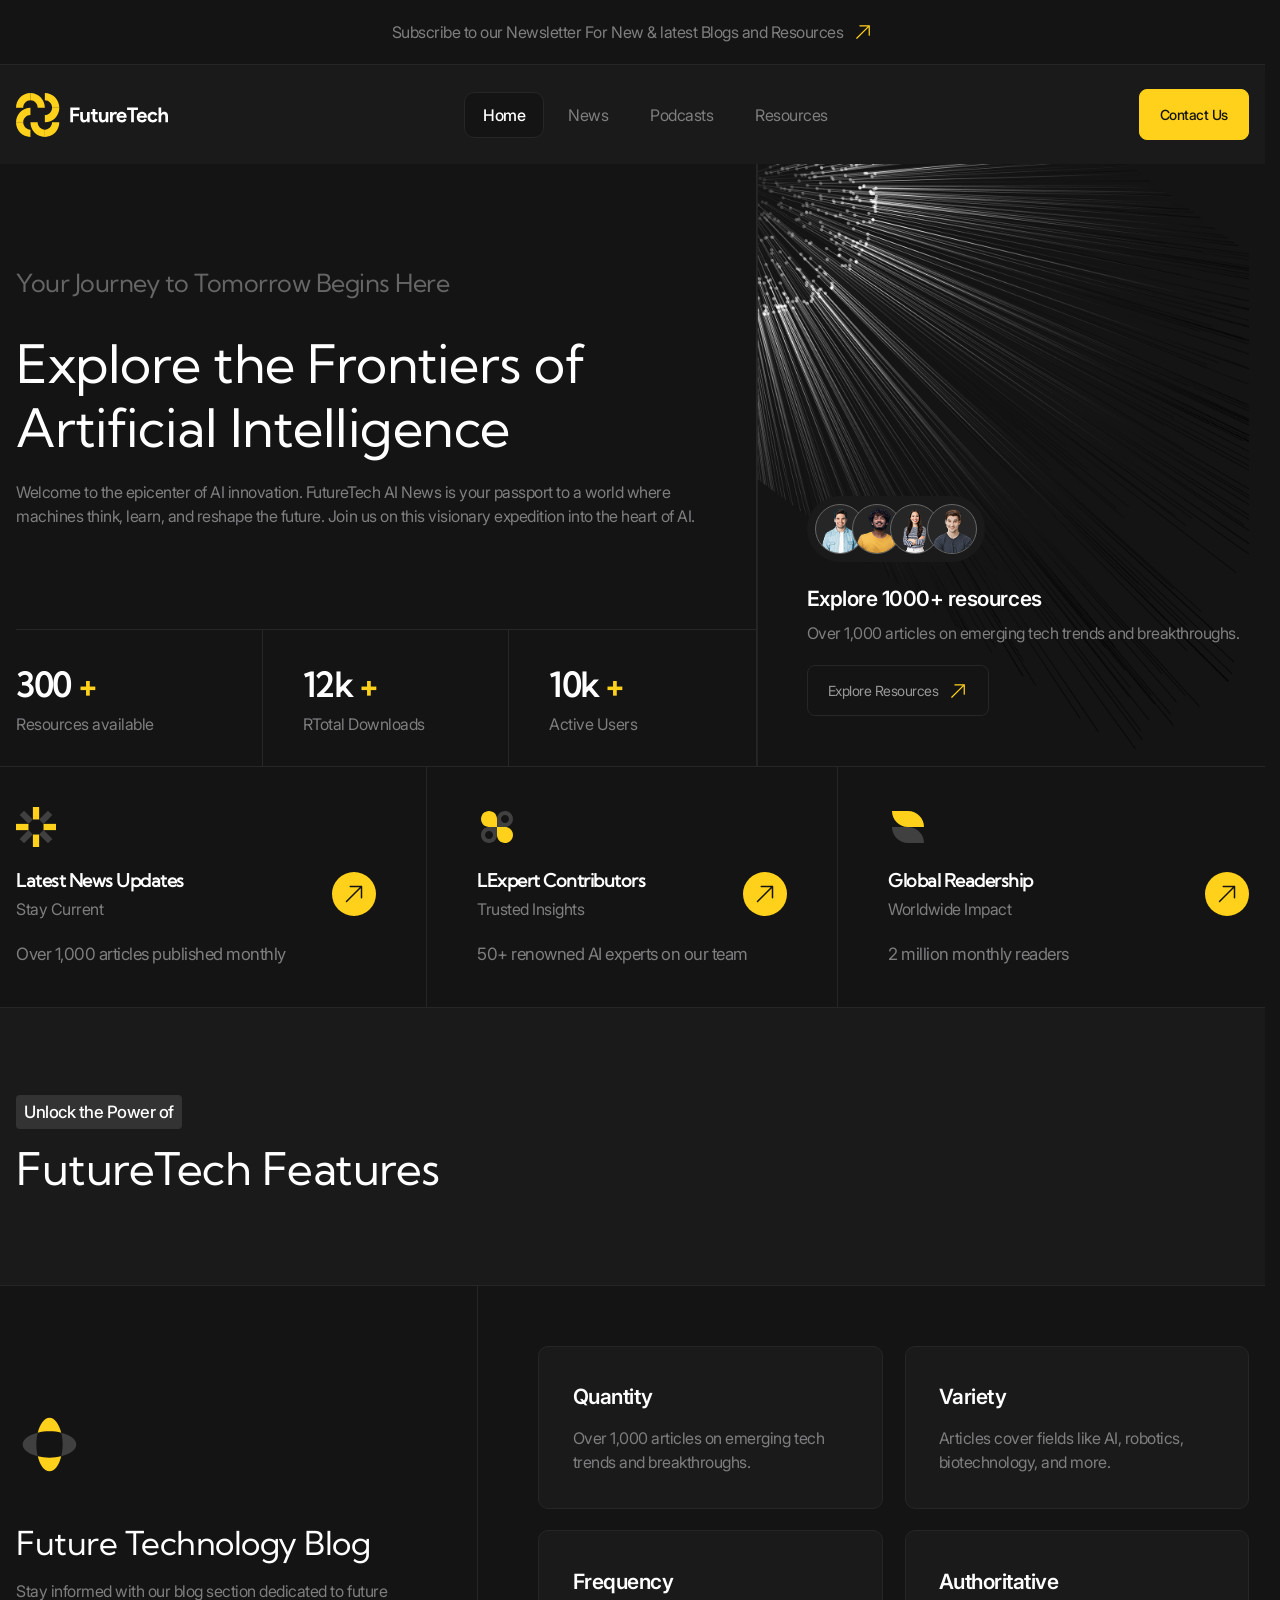
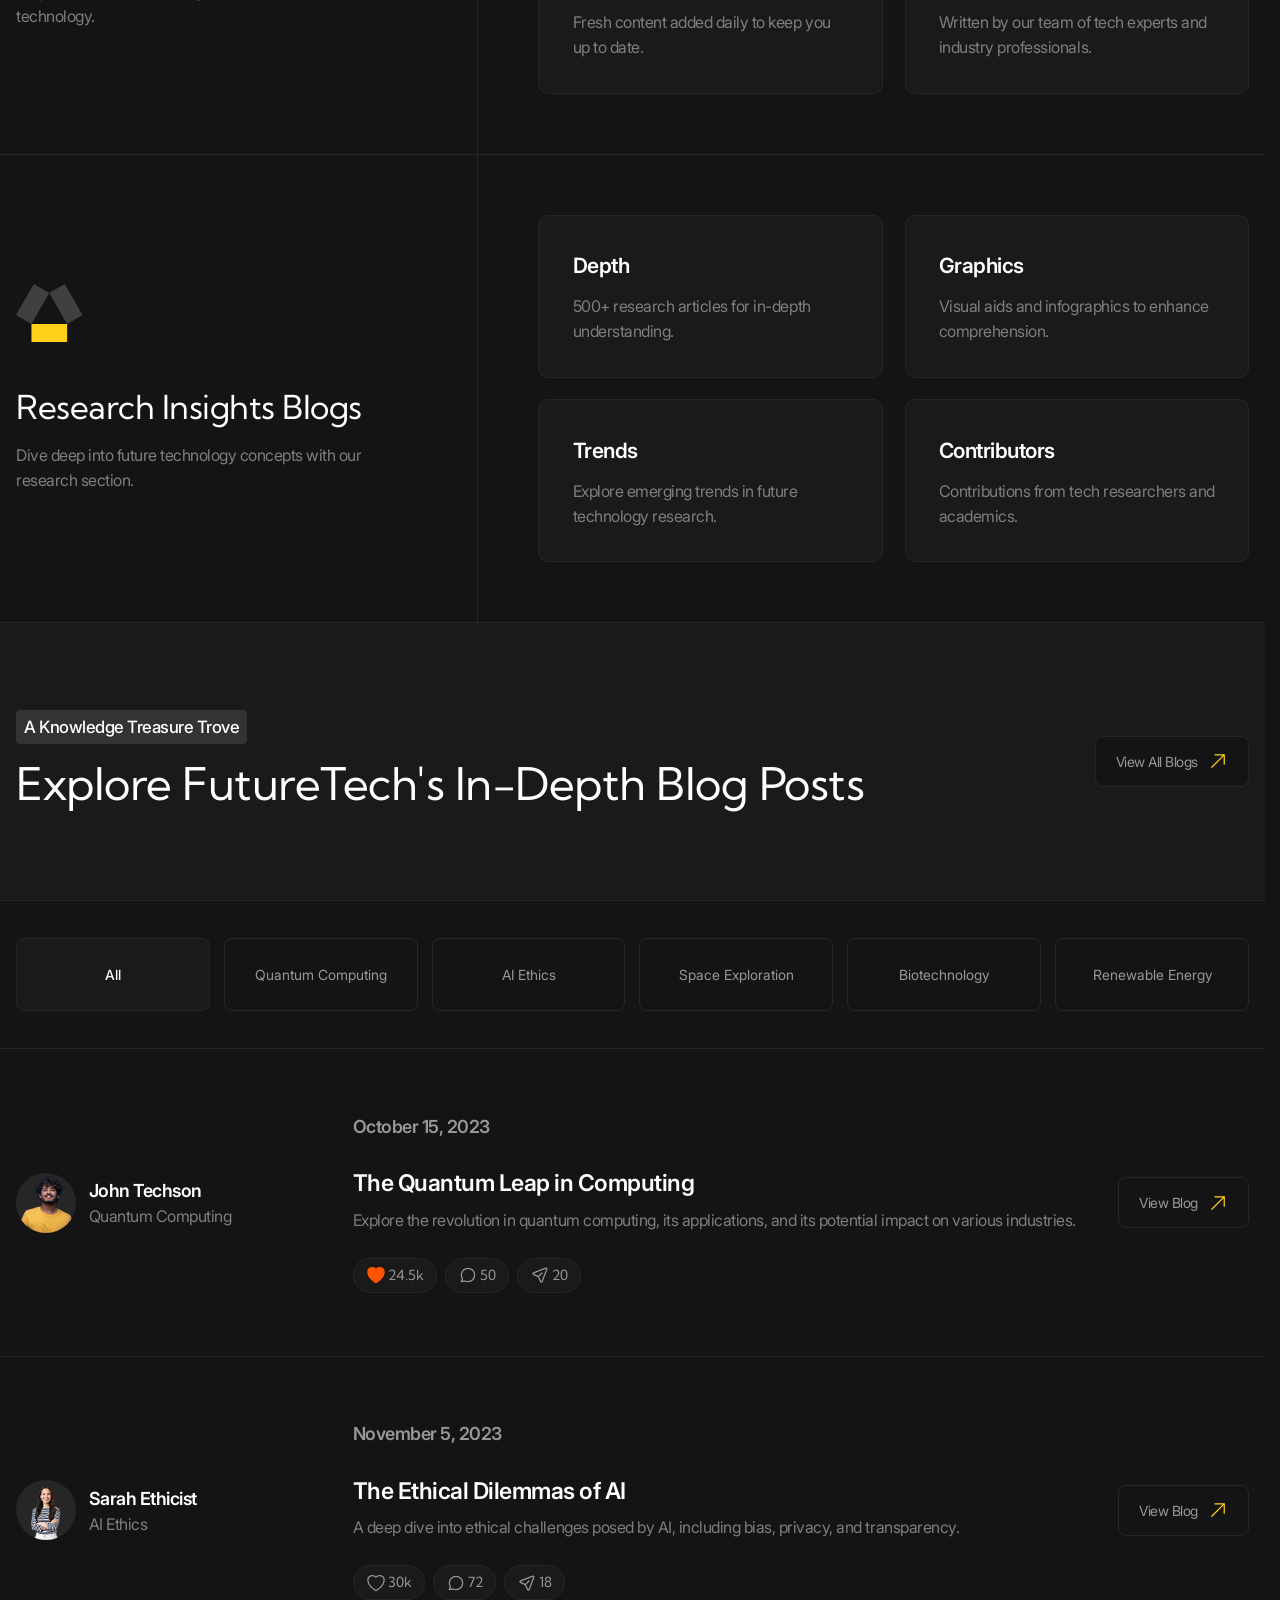
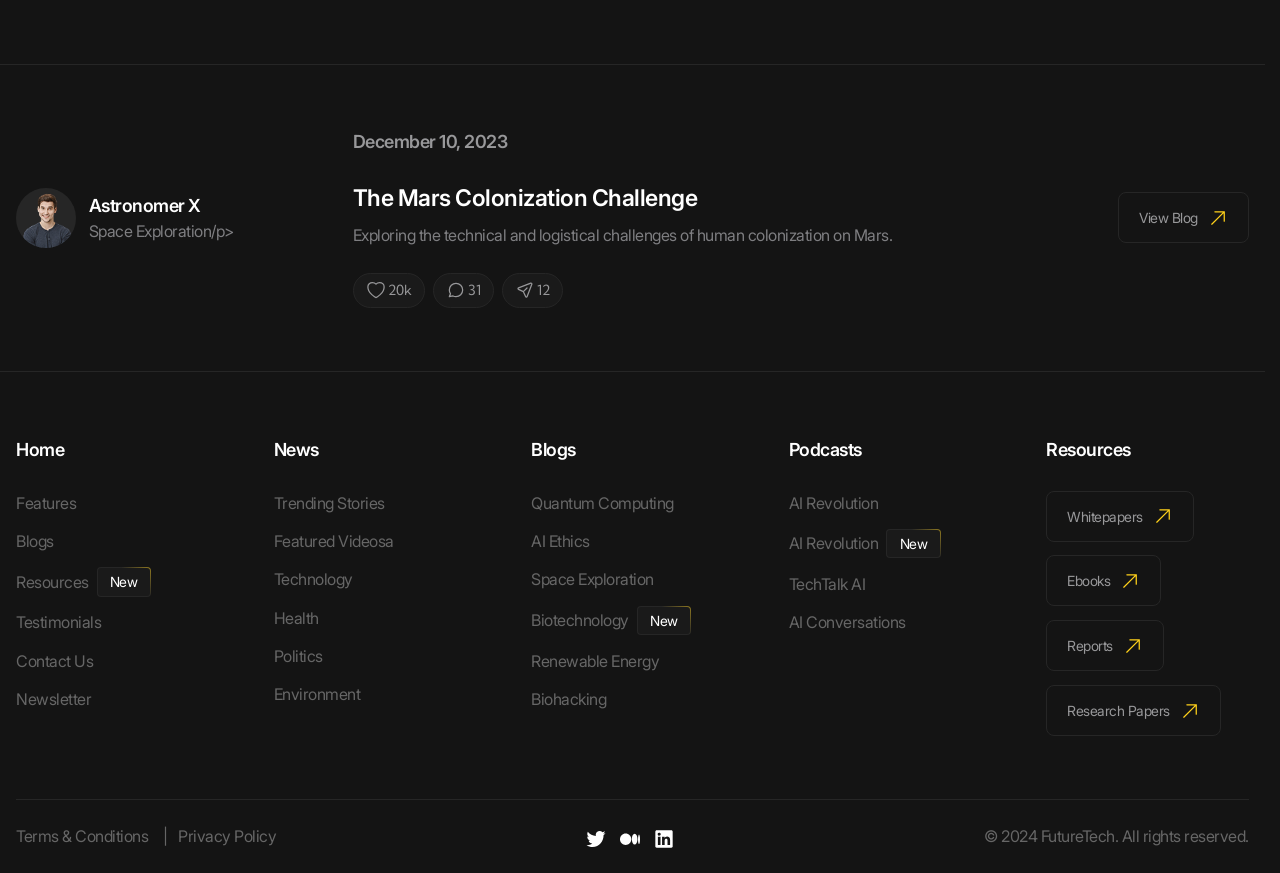
==== commit 8e74a63f: "style(tabs): style section and add js logic" ====
--- a/index.html
+++ b/index.html
@@ -165,7 +165,6 @@
             </div>
 
         </section>
-
         <section class="section" aria-labelledby="features-title">
             <header class="section__header">
                 <div class="section__header-inner container">
@@ -256,6 +255,342 @@
                         </div>
                     </li>
                 </ul>
+            </div>
+        </section>
+        <section class="section" aria-labelledby="blog-title">
+            <header class="section__header">
+                <div class="section__header-inner container">
+                    <div class="section__header-info">
+                        <p class="section__subtitle tag">A Knowledge Treasure Trove</p>
+                        <h2 class="section__title" id="blog-title">Explore FutureTech's In-Depth Blog Posts</h2>
+                    </div>
+                    <a href="#" class="section__link button">
+                        <span class="icon icon--yellow-arrow">View All Blogs</span>
+                    </a>
+                </div>
+            </header>
+            <div class="section__body tabs" data-js-tabs>
+                <h3 class="visually-hidden" id="blog-category-title">Blog category</h3>
+                <header class="tabs__header">
+                    <div
+                        class="tabs__buttons container"
+                        role="tablist"
+                        aria-labelledby="blog-category-title">
+                        <button
+                            class="tabs__button is-active"
+                            id="tab-1"
+                            type="button"
+                            role="tab"
+                            aria-controls="tabpanel-1"
+                            data-js-tabs-button
+                            aria-selected="true">
+                            All
+                        </button>
+                        <button
+                            class="tabs__button"
+                            id="tab-2"
+                            type="button"
+                            role="tab"
+                            aria-controls="tabpanel-2"
+                            data-js-tabs-button
+                            aria-selected="false"
+                            tabindex="-1">
+                            Quantum Computing
+                        </button>
+                        <button
+                            class="tabs__button"
+                            id="tab-3"
+                            type="button"
+                            role="tab"
+                            aria-controls="tabpanel-3"
+                            data-js-tabs-button
+                            aria-selected="false"
+                            tabindex="-1">
+                            AI Ethics
+                        </button>
+                        <button
+                            class="tabs__button"
+                            id="tab-4"
+                            type="button"
+                            role="tab"
+                            aria-controls="tabpanel-4"
+                            data-js-tabs-button
+                            aria-selected="false"
+                            tabindex="-1">
+                            Space Exploration
+                        </button>
+                        <button
+                            class="tabs__button"
+                            id="tab-5"
+                            type="button"
+                            role="tab"
+                            aria-controls="tabpanel-5"
+                            data-js-tabs-button
+                            aria-selected="false"
+                            tabindex="-1">
+                            Biotechnology
+                        </button>
+                        <button
+                            class="tabs__button"
+                            id="tab-6"
+                            type="button"
+                            role="tab"
+                            aria-controls="tabpanel-6"
+                            data-js-tabs-button
+                            aria-selected="false"
+                            tabindex="-1">
+                            Renewable Energy
+                        </button>
+                    </div>
+                </header>
+                <div class="tabs__body">
+                    <div
+                        class="tabs__content is-active"
+                        id="tabpanel-1"
+                        aria-labelledby="tab-1"
+                        tabindex="0"
+                        data-js-tabs-content>
+                        <ul class="list">
+                            <li class="list__item">
+                                <article class="blog-card container">
+                                    <div class="blog-card__author person-card">
+                                        <img
+                                            class="person-card__image"
+                                            src="./images/blog/1.png"
+                                            alt=""
+                                            width="80" height="80" />
+                                        <div class="person-card__body">
+                                            <p class="person-card__name">John Techson</p>
+                                            <p class="person-card__department">Quantum Computing</p>
+                                        </div>
+                                    </div>
+                                    <div class="blog-card__body">
+                                        <time datetime="2023-10-15" class="blog-card__date h6">October 15, 2023</time>
+                                        <div class="blog-card__info">
+                                            <h4 class="blog-card__title">The Quantum Leap in Computing</h4>
+                                            <div class="blog-card__description">
+                                                <p>Explore the revolution in quantum computing, its applications, and its potential impact on various industries.</p>
+                                            </div>
+                                        </div>
+                                        <div class="blog-card__actions blog-actions">
+                                            <ul class="blog-actions__list">
+                                                <li class="blog-actions__item">
+                                                    <button class="blog-actions__button is-active"
+                                                        type="button"
+                                                        aria-label="Dislike"
+                                                        title="Dislike">
+                                                        <span class="blog-actions__icon-wrapper"><svg width="24" height="24" viewBox="0 0 24 24" fill="none" xmlns="http://www.w3.org/2000/svg">
+                                                                <path d="M11.645 20.9107L11.6384 20.9071L11.6158 20.8949C11.5965 20.8844 11.5689 20.8693 11.5336 20.8496C11.4629 20.8101 11.3612 20.7524 11.233 20.6769C10.9765 20.5261 10.6132 20.3039 10.1785 20.015C9.31074 19.4381 8.15122 18.5901 6.9886 17.5063C4.68781 15.3615 2.25 12.1751 2.25 8.25C2.25 5.32194 4.7136 3 7.6875 3C9.43638 3 11.0023 3.79909 12 5.0516C12.9977 3.79909 14.5636 3 16.3125 3C19.2864 3 21.75 5.32194 21.75 8.25C21.75 12.1751 19.3122 15.3615 17.0114 17.5063C15.8488 18.5901 14.6893 19.4381 13.8215 20.015C13.3868 20.3039 13.0235 20.5261 12.767 20.6769C12.6388 20.7524 12.5371 20.8101 12.4664 20.8496C12.4311 20.8693 12.4035 20.8844 12.3842 20.8949L12.3616 20.9071L12.355 20.9107L12.3523 20.9121C12.1323 21.0289 11.8677 21.0289 11.6477 20.9121L11.645 20.9107Z" stroke="#666666" stroke-width="1.5" stroke-linejoin="round" />
+                                                            </svg></span>
+                                                        <span>24.5k</span>
+                                                    </button>
+                                                </li>
+                                                <li class="blog-actions__item">
+                                                    <button class="blog-actions__button "
+                                                        type="button"
+                                                        aria-label="Discuss"
+                                                        title="Discuss">
+                                                        <span class="blog-actions__icon-wrapper"><svg width="24" height="24" viewBox="0 0 24 24" fill="none" xmlns="http://www.w3.org/2000/svg">
+                                                                <path d="M8.48581 19.1888C9.54657 19.7083 10.7392 20 12 20C16.4183 20 20 16.4183 20 12C20 7.58172 16.4183 4 12 4C7.58172 4 4 7.58172 4 12C4 13.6401 4.49356 15.165 5.34026 16.4341M8.49231 19.1877L8.48581 19.1888L4 20L5.34026 16.4341M5.34026 16.4341L5.34154 16.4308" stroke="#666666" stroke-width="1.5" stroke-linecap="round" stroke-linejoin="round" />
+                                                            </svg></span>
+                                                        <span>50</span>
+                                                    </button>
+                                                </li>
+                                                <li class="blog-actions__item">
+                                                    <button class="blog-actions__button"
+                                                        type="button"
+                                                        aria-label="Share"
+                                                        title="Share">
+                                                        <span class="blog-actions__icon-wrapper"><svg width="24" height="24" viewBox="0 0 24 24" fill="none" xmlns="http://www.w3.org/2000/svg">
+                                                                <path d="M10.0384 13.9616L4.1719 11.2951C3.36454 10.9281 3.39898 9.7697 4.22673 9.45134L18.8999 3.80781C19.7087 3.49675 20.5033 4.29139 20.1922 5.10013L14.5487 19.7733C14.2303 20.6011 13.072 20.6355 12.705 19.8281L10.0384 13.9616ZM10.0384 13.9616L14.4231 9.57704" stroke="#666666" stroke-width="1.5" stroke-linecap="round" stroke-linejoin="round" />
+                                                            </svg></span>
+                                                        <span>20</span>
+                                                    </button>
+                                                </li>
+                                            </ul>
+                                        </div>
+                                    </div>
+                                    <a href="#" class="blog-card__link button">
+                                        <span class="icon icon--yellow-arrow">View Blog</span>
+                                    </a>
+                                </article>
+                            </li>
+                            <li class="list__item">
+                                <article class="blog-card container">
+                                    <div class="blog-card__author person-card">
+                                        <img
+                                            class="person-card__image"
+                                            src="./images/blog/2.png"
+                                            alt=""
+                                            width="80" height="80" />
+                                        <div class="person-card__body">
+                                            <p class="person-card__name">Sarah Ethicist</p>
+                                            <p class="person-card__department">AI Ethics</p>
+                                        </div>
+                                    </div>
+                                    <div class="blog-card__body">
+                                        <time datetime="2023-11-05" class="blog-card__date h6">November 5, 2023</time>
+                                        <div class="blog-card__info">
+                                            <h4 class="blog-card__title">The Ethical Dilemmas of AI</h4>
+                                            <div class="blog-card__description">
+                                                <p>A deep dive into ethical challenges posed by AI, including bias, privacy, and transparency.</p>
+                                            </div>
+                                        </div>
+                                        <div class="blog-card__actions blog-actions">
+                                            <ul class="blog-actions__list">
+                                                <li class="blog-actions__item">
+                                                    <button class="blog-actions__button"
+                                                        type="button"
+                                                        aria-label="Dislike"
+                                                        title="Dislike">
+                                                        <span class="blog-actions__icon-wrapper"><svg width="24" height="24" viewBox="0 0 24 24" fill="none" xmlns="http://www.w3.org/2000/svg">
+                                                                <path d="M11.645 20.9107L11.6384 20.9071L11.6158 20.8949C11.5965 20.8844 11.5689 20.8693 11.5336 20.8496C11.4629 20.8101 11.3612 20.7524 11.233 20.6769C10.9765 20.5261 10.6132 20.3039 10.1785 20.015C9.31074 19.4381 8.15122 18.5901 6.9886 17.5063C4.68781 15.3615 2.25 12.1751 2.25 8.25C2.25 5.32194 4.7136 3 7.6875 3C9.43638 3 11.0023 3.79909 12 5.0516C12.9977 3.79909 14.5636 3 16.3125 3C19.2864 3 21.75 5.32194 21.75 8.25C21.75 12.1751 19.3122 15.3615 17.0114 17.5063C15.8488 18.5901 14.6893 19.4381 13.8215 20.015C13.3868 20.3039 13.0235 20.5261 12.767 20.6769C12.6388 20.7524 12.5371 20.8101 12.4664 20.8496C12.4311 20.8693 12.4035 20.8844 12.3842 20.8949L12.3616 20.9071L12.355 20.9107L12.3523 20.9121C12.1323 21.0289 11.8677 21.0289 11.6477 20.9121L11.645 20.9107Z" stroke="#666666" stroke-width="1.5" stroke-linejoin="round" />
+                                                            </svg></span>
+                                                        <span>30k</span>
+                                                    </button>
+                                                </li>
+                                                <li class="blog-actions__item">
+                                                    <button class="blog-actions__button "
+                                                        type="button"
+                                                        aria-label="Discuss"
+                                                        title="Discuss">
+                                                        <span class="blog-actions__icon-wrapper"><svg width="24" height="24" viewBox="0 0 24 24" fill="none" xmlns="http://www.w3.org/2000/svg">
+                                                                <path d="M8.48581 19.1888C9.54657 19.7083 10.7392 20 12 20C16.4183 20 20 16.4183 20 12C20 7.58172 16.4183 4 12 4C7.58172 4 4 7.58172 4 12C4 13.6401 4.49356 15.165 5.34026 16.4341M8.49231 19.1877L8.48581 19.1888L4 20L5.34026 16.4341M5.34026 16.4341L5.34154 16.4308" stroke="#666666" stroke-width="1.5" stroke-linecap="round" stroke-linejoin="round" />
+                                                            </svg></span>
+                                                        <span>72</span>
+                                                    </button>
+                                                </li>
+                                                <li class="blog-actions__item">
+                                                    <button class="blog-actions__button"
+                                                        type="button"
+                                                        aria-label="Share"
+                                                        title="Share">
+                                                        <span class="blog-actions__icon-wrapper"><svg width="24" height="24" viewBox="0 0 24 24" fill="none" xmlns="http://www.w3.org/2000/svg">
+                                                                <path d="M10.0384 13.9616L4.1719 11.2951C3.36454 10.9281 3.39898 9.7697 4.22673 9.45134L18.8999 3.80781C19.7087 3.49675 20.5033 4.29139 20.1922 5.10013L14.5487 19.7733C14.2303 20.6011 13.072 20.6355 12.705 19.8281L10.0384 13.9616ZM10.0384 13.9616L14.4231 9.57704" stroke="#666666" stroke-width="1.5" stroke-linecap="round" stroke-linejoin="round" />
+                                                            </svg></span>
+                                                        <span>18</span>
+                                                    </button>
+                                                </li>
+                                            </ul>
+                                        </div>
+                                    </div>
+                                    <a href="#" class="blog-card__link button">
+                                        <span class="icon icon--yellow-arrow">View Blog</span>
+                                    </a>
+                                </article>
+                            </li>
+                            <li class="list__item">
+                                <article class="blog-card container">
+                                    <div class="blog-card__author person-card">
+                                        <img
+                                            class="person-card__image"
+                                            src="./images/blog/3.png"
+                                            alt=""
+                                            width="80" height="80" />
+                                        <div class="person-card__body">
+                                            <p class="person-card__name">Astronomer X</p>
+                                            <p class="person-card__department">Space Exploration/p>
+                                        </div>
+                                    </div>
+                                    <div class="blog-card__body">
+                                        <time datetime="2023-12-10" class="blog-card__date h6">December 10, 2023</time>
+                                        <div class="blog-card__info">
+                                            <h4 class="blog-card__title">The Mars Colonization Challenge</h4>
+                                            <div class="blog-card__description">
+                                                <p>Exploring the technical and logistical challenges of human colonization on Mars.</p>
+                                            </div>
+                                        </div>
+                                        <div class="blog-card__actions blog-actions">
+                                            <ul class="blog-actions__list">
+                                                <li class="blog-actions__item">
+                                                    <button class="blog-actions__button"
+                                                        type="button"
+                                                        aria-label="Dislike"
+                                                        title="Dislike">
+                                                        <span class="blog-actions__icon-wrapper"><svg width="24" height="24" viewBox="0 0 24 24" fill="none" xmlns="http://www.w3.org/2000/svg">
+                                                                <path d="M11.645 20.9107L11.6384 20.9071L11.6158 20.8949C11.5965 20.8844 11.5689 20.8693 11.5336 20.8496C11.4629 20.8101 11.3612 20.7524 11.233 20.6769C10.9765 20.5261 10.6132 20.3039 10.1785 20.015C9.31074 19.4381 8.15122 18.5901 6.9886 17.5063C4.68781 15.3615 2.25 12.1751 2.25 8.25C2.25 5.32194 4.7136 3 7.6875 3C9.43638 3 11.0023 3.79909 12 5.0516C12.9977 3.79909 14.5636 3 16.3125 3C19.2864 3 21.75 5.32194 21.75 8.25C21.75 12.1751 19.3122 15.3615 17.0114 17.5063C15.8488 18.5901 14.6893 19.4381 13.8215 20.015C13.3868 20.3039 13.0235 20.5261 12.767 20.6769C12.6388 20.7524 12.5371 20.8101 12.4664 20.8496C12.4311 20.8693 12.4035 20.8844 12.3842 20.8949L12.3616 20.9071L12.355 20.9107L12.3523 20.9121C12.1323 21.0289 11.8677 21.0289 11.6477 20.9121L11.645 20.9107Z" stroke="#666666" stroke-width="1.5" stroke-linejoin="round" />
+                                                            </svg></span>
+                                                        <span>20k</span>
+                                                    </button>
+                                                </li>
+                                                <li class="blog-actions__item">
+                                                    <button class="blog-actions__button "
+                                                        type="button"
+                                                        aria-label="Discuss"
+                                                        title="Discuss">
+                                                        <span class="blog-actions__icon-wrapper"><svg width="24" height="24" viewBox="0 0 24 24" fill="none" xmlns="http://www.w3.org/2000/svg">
+                                                                <path d="M8.48581 19.1888C9.54657 19.7083 10.7392 20 12 20C16.4183 20 20 16.4183 20 12C20 7.58172 16.4183 4 12 4C7.58172 4 4 7.58172 4 12C4 13.6401 4.49356 15.165 5.34026 16.4341M8.49231 19.1877L8.48581 19.1888L4 20L5.34026 16.4341M5.34026 16.4341L5.34154 16.4308" stroke="#666666" stroke-width="1.5" stroke-linecap="round" stroke-linejoin="round" />
+                                                            </svg></span>
+                                                        <span>31</span>
+                                                    </button>
+                                                </li>
+                                                <li class="blog-actions__item">
+                                                    <button class="blog-actions__button"
+                                                        type="button"
+                                                        aria-label="Share"
+                                                        title="Share">
+                                                        <span class="blog-actions__icon-wrapper"><svg width="24" height="24" viewBox="0 0 24 24" fill="none" xmlns="http://www.w3.org/2000/svg">
+                                                                <path d="M10.0384 13.9616L4.1719 11.2951C3.36454 10.9281 3.39898 9.7697 4.22673 9.45134L18.8999 3.80781C19.7087 3.49675 20.5033 4.29139 20.1922 5.10013L14.5487 19.7733C14.2303 20.6011 13.072 20.6355 12.705 19.8281L10.0384 13.9616ZM10.0384 13.9616L14.4231 9.57704" stroke="#666666" stroke-width="1.5" stroke-linecap="round" stroke-linejoin="round" />
+                                                            </svg></span>
+                                                        <span>12</span>
+                                                    </button>
+                                                </li>
+                                            </ul>
+                                        </div>
+                                    </div>
+                                    <a href="#" class="blog-card__link button">
+                                        <span class="icon icon--yellow-arrow">View Blog</span>
+                                    </a>
+                                </article>
+                            </li>
+                        </ul>
+                    </div>
+                    <div
+                        class="tabs__content"
+                        id="tabpanel-2"
+                        aria-labelledby="tab-2"
+                        tabindex="0"
+                        data-js-tabs-content>
+                        Lorem, ipsum dolor sit amet consectetur adipisicing elit. Quis, libero saepe natus accusamus assumenda possimus reiciendis voluptatibus enim
+
+                    </div>
+                    <div
+                        class="tabs__content"
+                        id="tabpanel-3"
+                        aria-labelledby="tab-3"
+                        tabindex="0"
+                        data-js-tabs-content>
+                        Lorem, ipsum dolor sit amet consectetur adipisicing elit. Quis, libero saepe natus accusamus assumenda possimus reiciendis voluptatibus enim
+
+                    </div>
+                    <div
+                        class="tabs__content"
+                        id="tabpanel-4"
+                        aria-labelledby="tab-4"
+                        tabindex="0"
+                        data-js-tabs-content>
+                        Lorem, ipsum dolor sit amet consectetur adipisicing elit. Quis, libero saepe natus accusamus assumenda possimus reiciendis voluptatibus enim
+
+                    </div>
+                    <div
+                        class="tabs__content"
+                        id="tabpanel-5"
+                        aria-labelledby="tab-5"
+                        tabindex="0"
+                        data-js-tabs-content>
+                        Lorem, ipsum dolor sit amet consectetur adipisicing elit. Quis, libero saepe natus accusamus assumenda possimus reiciendis voluptatibus enim
+
+                    </div>
+                    <div
+                        class="tabs__content"
+                        id="tabpanel-6"
+                        aria-labelledby="tab-6"
+                        tabindex="0"
+                        data-js-tabs-content>
+                        Lorem, ipsum dolor sit amet consectetur adipisicing elit. Quis, libero saepe natus accusamus assumenda possimus reiciendis voluptatibus enim
+
+                    </div>
+                </div>
             </div>
         </section>
     </main>
--- a/css/main.css
+++ b/css/main.css
@@ -1105,6 +1105,21 @@
   padding-block: clamp(2.5rem, 1.2254901961rem + 5.2287581699vw, 7.5rem);
   background-color: var(--color-dark-10);
 }
+.section__header-inner:has(.section__link) {
+  display: grid;
+  align-items: center;
+  gap: 1rem;
+}
+@media (width > 47.99875rem) {
+  .section__header-inner:has(.section__link) {
+    grid-template-columns: 1fr auto;
+  }
+}
+@media (width <= 47.99875rem) {
+  .section__header-inner:has(.section__link) {
+    row-gap: 1.875rem;
+  }
+}
 .section__header-info {
   display: grid;
   align-items: start;
@@ -1191,4 +1206,203 @@
   flex-direction: column;
   justify-content: start;
   row-gap: clamp(0.25rem, -0.0049019608rem + 1.045751634vw, 1.25rem);
+}
+
+.tabs__header {
+  border-bottom: var(--border);
+}
+@media (width <= 63.99875rem) {
+  .tabs__header {
+    overflow-x: auto;
+  }
+}
+.tabs__buttons {
+  display: grid;
+  grid-template-columns: repeat(6, 1fr);
+  -moz-column-gap: 1.25rem;
+       column-gap: 1.25rem;
+  padding-block: clamp(1.25rem, 0.7720588235rem + 1.9607843137vw, 3.125rem);
+}
+@media (width <= 90.06125rem) {
+  .tabs__buttons {
+    -moz-column-gap: 0.875rem;
+         column-gap: 0.875rem;
+  }
+}
+@media (width <= 63.99875rem) {
+  .tabs__buttons {
+    width: -moz-max-content;
+    width: max-content;
+  }
+}
+.tabs__button {
+  padding: clamp(1.125rem, 0.9338235294rem + 0.7843137255vw, 1.875rem) 0.6875rem;
+  color: var(--color-gray-60);
+  background-color: transparent;
+  border: var(--border);
+  border-radius: 0.5rem;
+  font-size: 1.125rem;
+}
+@media (width <= 90.06125rem) {
+  .tabs__button {
+    font-size: 0.875rem;
+  }
+}
+@media (any-hover: hover) {
+  .tabs__button:hover {
+    color: var(--color-accent);
+    border-color: var(--color-accent);
+  }
+}
+@media (any-hover: none) {
+  .tabs__button:active {
+    color: var(--color-accent);
+    border-color: var(--color-accent);
+  }
+}
+.tabs__button.is-active {
+  color: var(--color-light);
+  font-weight: 500;
+  background-color: var(--color-dark-10);
+  pointer-events: none;
+}
+.tabs__content:not(.is-active) {
+  display: none;
+}
+.tabs__content:focus-visible {
+  outline-offset: -1rem;
+}
+
+.person-card {
+  display: flex;
+  align-items: center;
+  -moz-column-gap: clamp(0.5rem, 0.3725490196rem + 0.522875817vw, 1rem);
+       column-gap: clamp(0.5rem, 0.3725490196rem + 0.522875817vw, 1rem);
+}
+.person-card__image {
+  width: 5rem;
+  border-radius: 50%;
+  background-color: var(--color-dark-15);
+}
+@media (width <= 90.06125rem) {
+  .person-card__image {
+    width: 3.75rem;
+  }
+}
+.person-card__body {
+  display: grid;
+}
+@media (width > 90.06125rem) {
+  .person-card__body {
+    row-gap: 0.125rem;
+  }
+}
+.person-card__name {
+  font-size: 1.25rem;
+  font-weight: 600;
+  color: var(--color-light);
+}
+@media (width <= 90.06125rem) {
+  .person-card__name {
+    font-size: 1.125rem;
+  }
+}
+
+.blog-card {
+  display: grid;
+  grid-template-columns: 24% 1fr auto;
+  -moz-column-gap: clamp(1.75rem, 1.3995098039rem + 1.4379084967vw, 3.125rem);
+       column-gap: clamp(1.75rem, 1.3995098039rem + 1.4379084967vw, 3.125rem);
+  padding-block: clamp(2.5rem, 1.862745098rem + 2.614379085vw, 5rem);
+}
+@media (width <= 63.99875rem) {
+  .blog-card {
+    grid-template-columns: 1fr auto;
+    grid-template-areas: "author link" "body body";
+    row-gap: 1.875rem;
+  }
+}
+@media (width <= 63.99875rem) {
+  .blog-card__author {
+    grid-area: author;
+  }
+}
+.blog-card__body {
+  display: grid;
+  row-gap: clamp(1.25rem, 1.0906862745rem + 0.6535947712vw, 1.875rem);
+}
+@media (width <= 63.99875rem) {
+  .blog-card__body {
+    grid-area: body;
+  }
+}
+.blog-card__date {
+  color: var(--color-gray-60);
+}
+.blog-card__info {
+  display: grid;
+  row-gap: clamp(0.25rem, 0.1544117647rem + 0.3921568627vw, 0.625rem);
+}
+.blog-card__link {
+  align-self: center;
+}
+@media (width <= 63.99875rem) {
+  .blog-card__link {
+    grid-area: link;
+  }
+}
+
+.blog-actions__list {
+  display: flex;
+  -moz-column-gap: 0.625rem;
+       column-gap: 0.625rem;
+}
+@media (width <= 90.06125rem) {
+  .blog-actions__list {
+    -moz-column-gap: 0.5rem;
+         column-gap: 0.5rem;
+  }
+}
+.blog-actions__button {
+  display: inline-flex;
+  align-items: center;
+  -moz-column-gap: 0.25rem;
+       column-gap: 0.25rem;
+  padding: 0.5rem 1rem;
+  color: var(--color-gray-60);
+  font-family: var(--font-family-accent);
+  font-size: 1.125rem;
+  background-color: var(--color-dark-10);
+  border-radius: 6.25rem;
+  border: var(--border);
+}
+@media (width <= 90.06125rem) {
+  .blog-actions__button {
+    -moz-column-gap: 0.125rem;
+         column-gap: 0.125rem;
+    font-size: 0.875rem;
+    padding: 0.375rem 0.75rem;
+  }
+}
+.blog-actions__button.is-active svg * {
+  fill: var(--color-red);
+  stroke: var(--color-red);
+}
+.blog-actions__icon-wrapper {
+  --size: 1.5rem;
+  width: var(--size);
+  height: var(--size);
+  display: flex;
+}
+@media (width <= 90.06125rem) {
+  .blog-actions__icon-wrapper {
+    --size: 1.25rem;
+  }
+}
+.blog-actions__icon-wrapper svg {
+  width: 100%;
+  height: 100%;
+}
+.blog-actions__icon-wrapper svg * {
+  fill: transparent;
 }/*# sourceMappingURL=main.css.map */
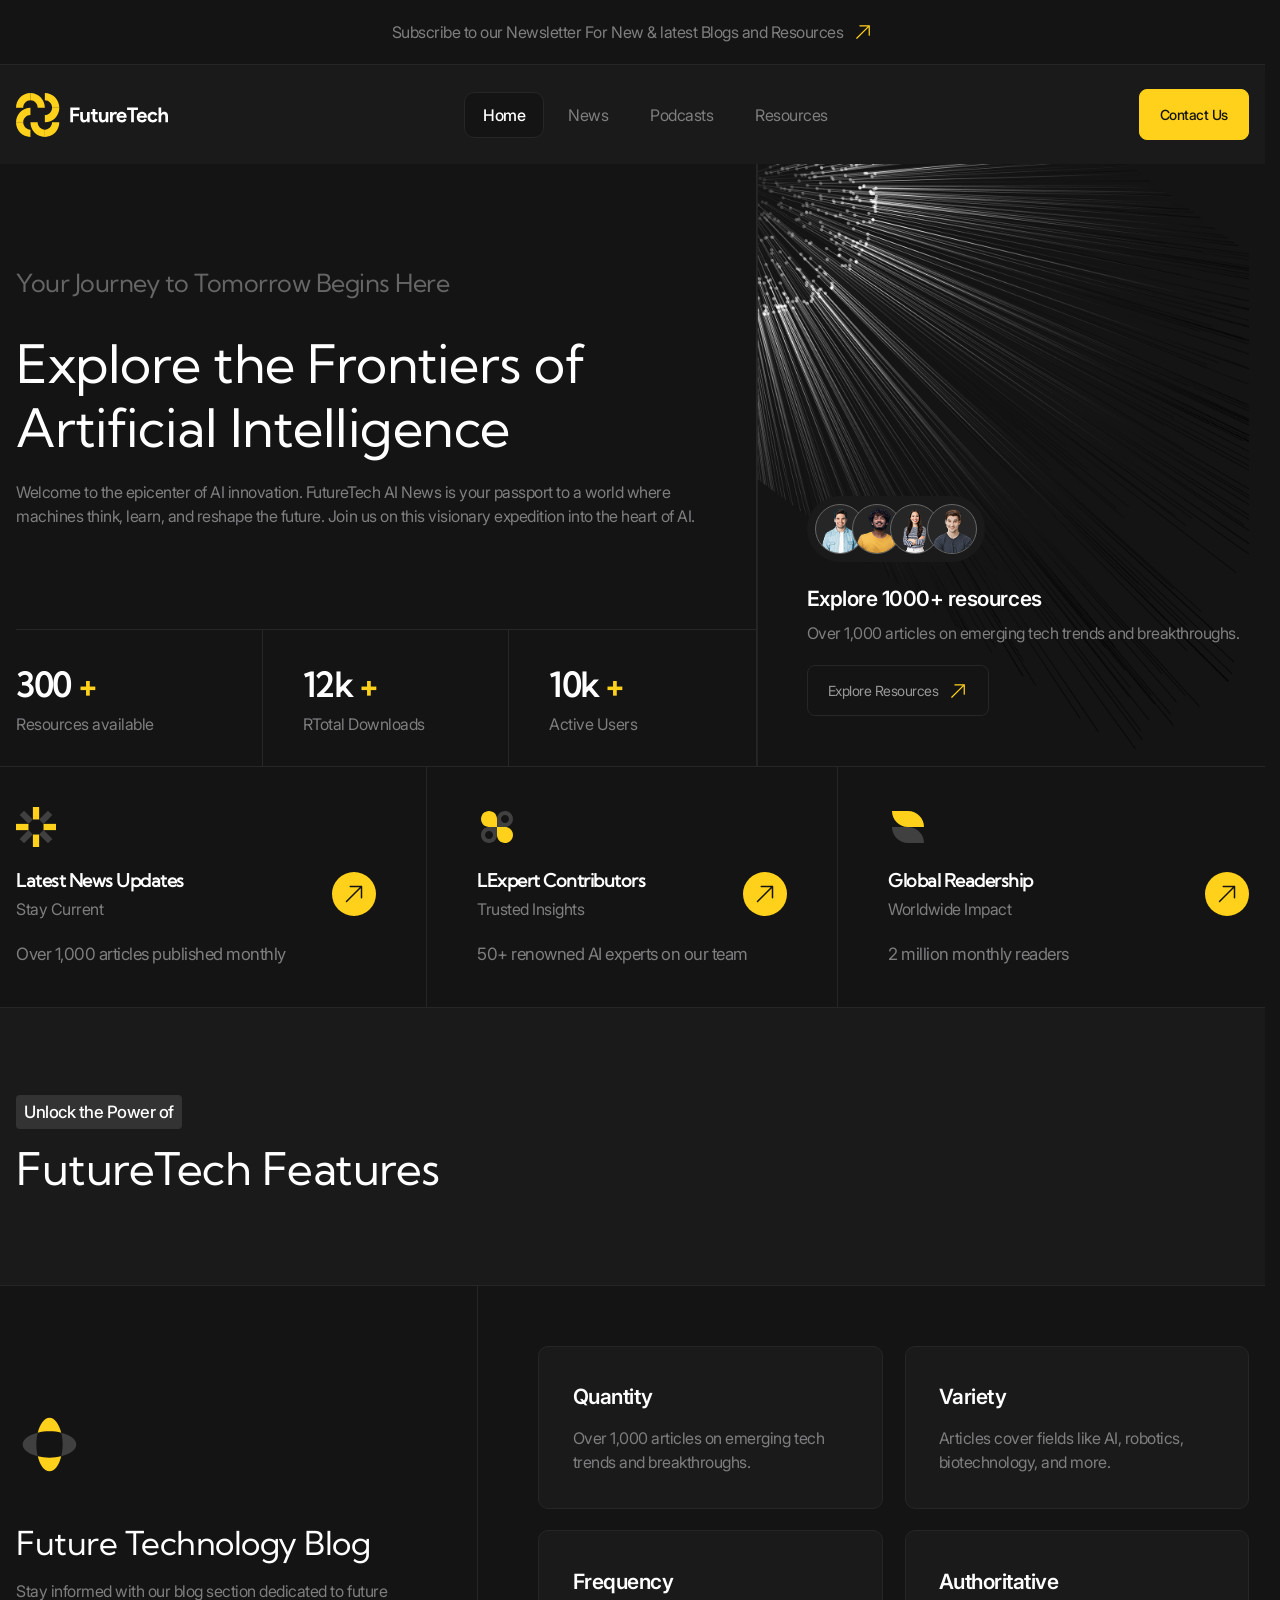
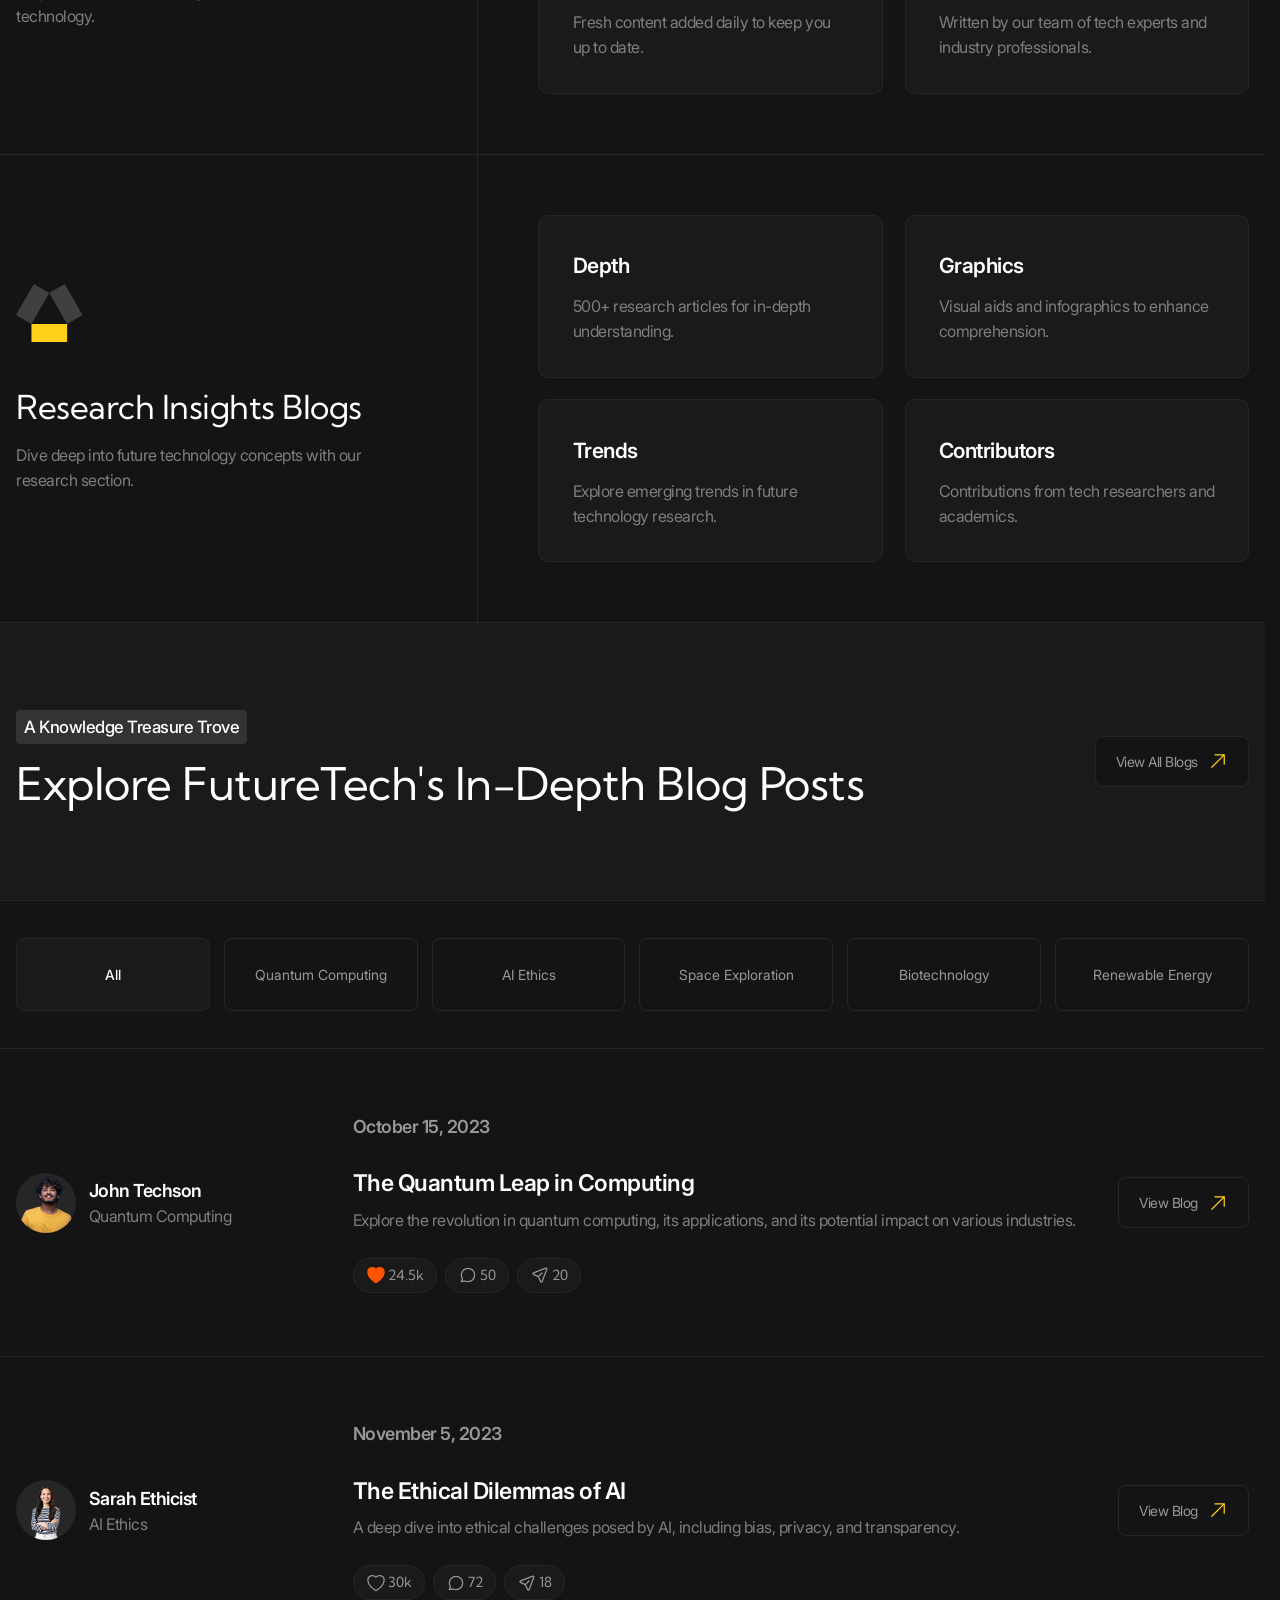
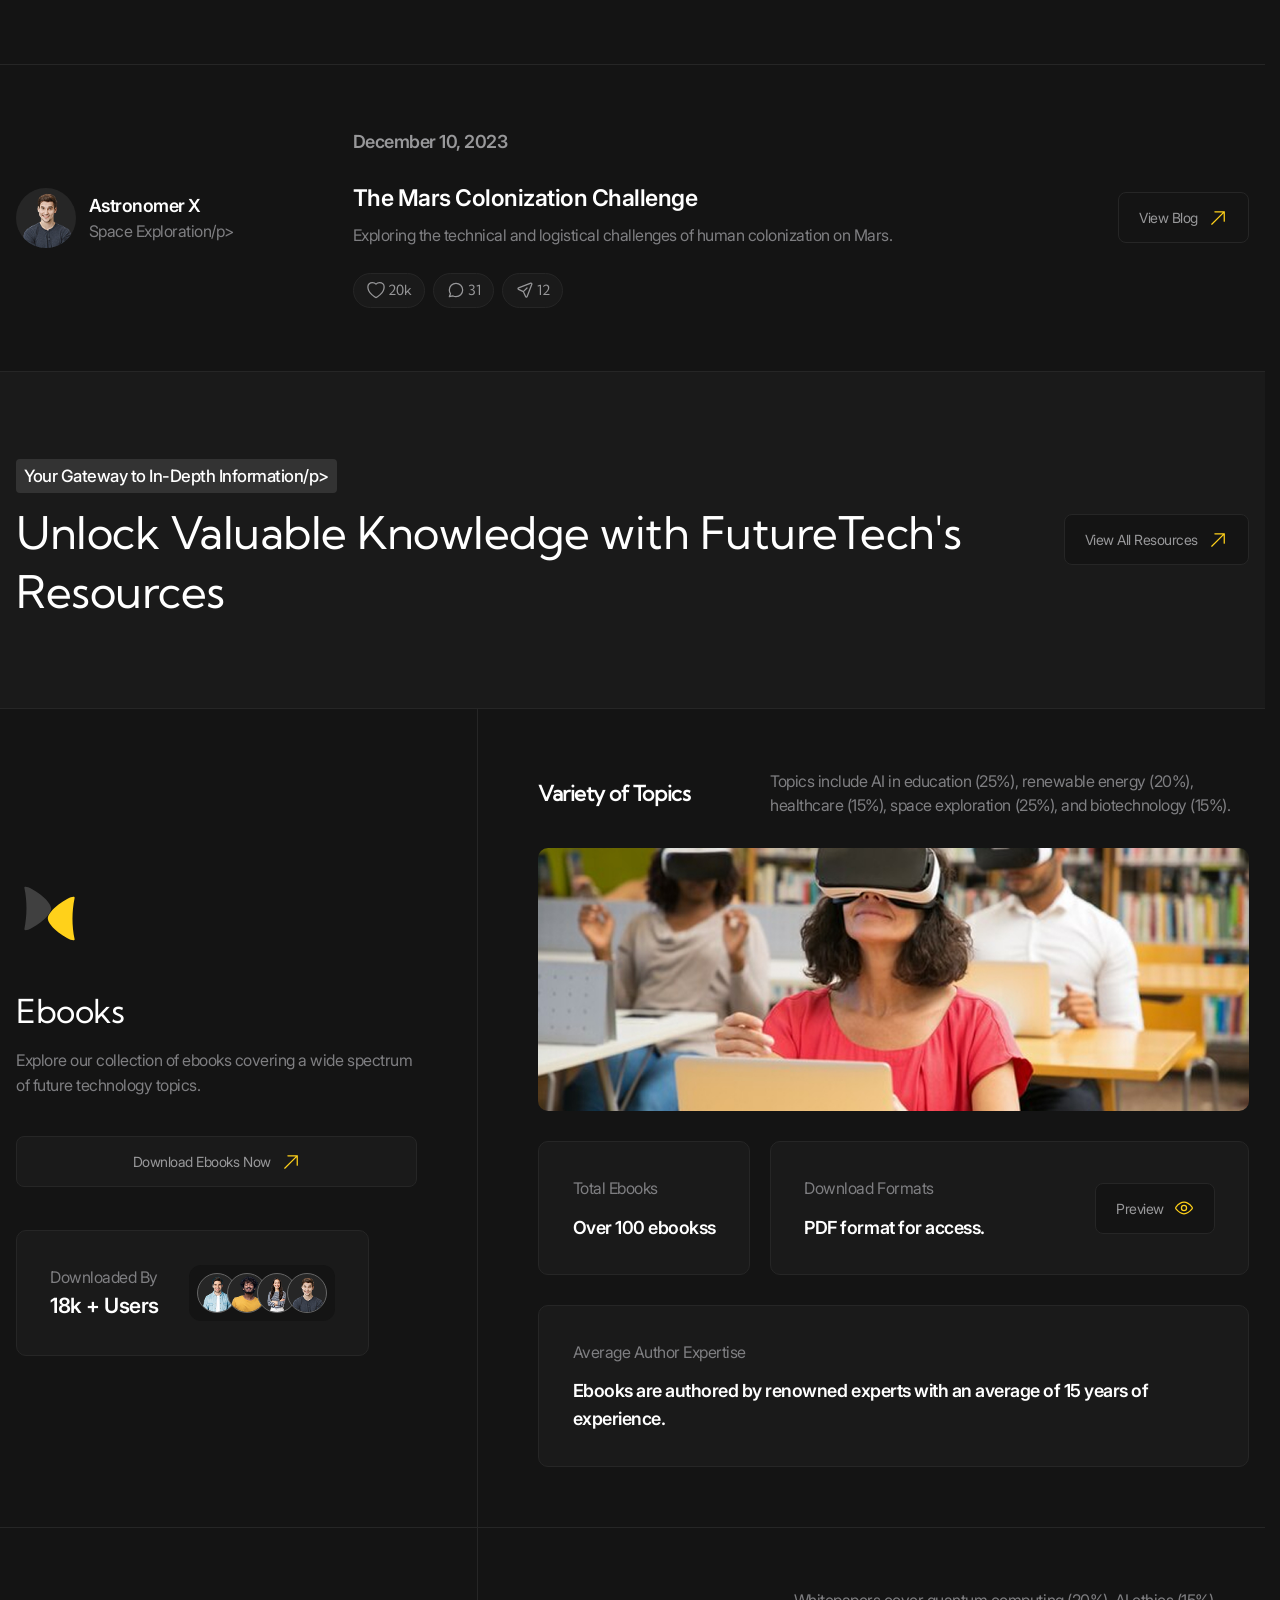
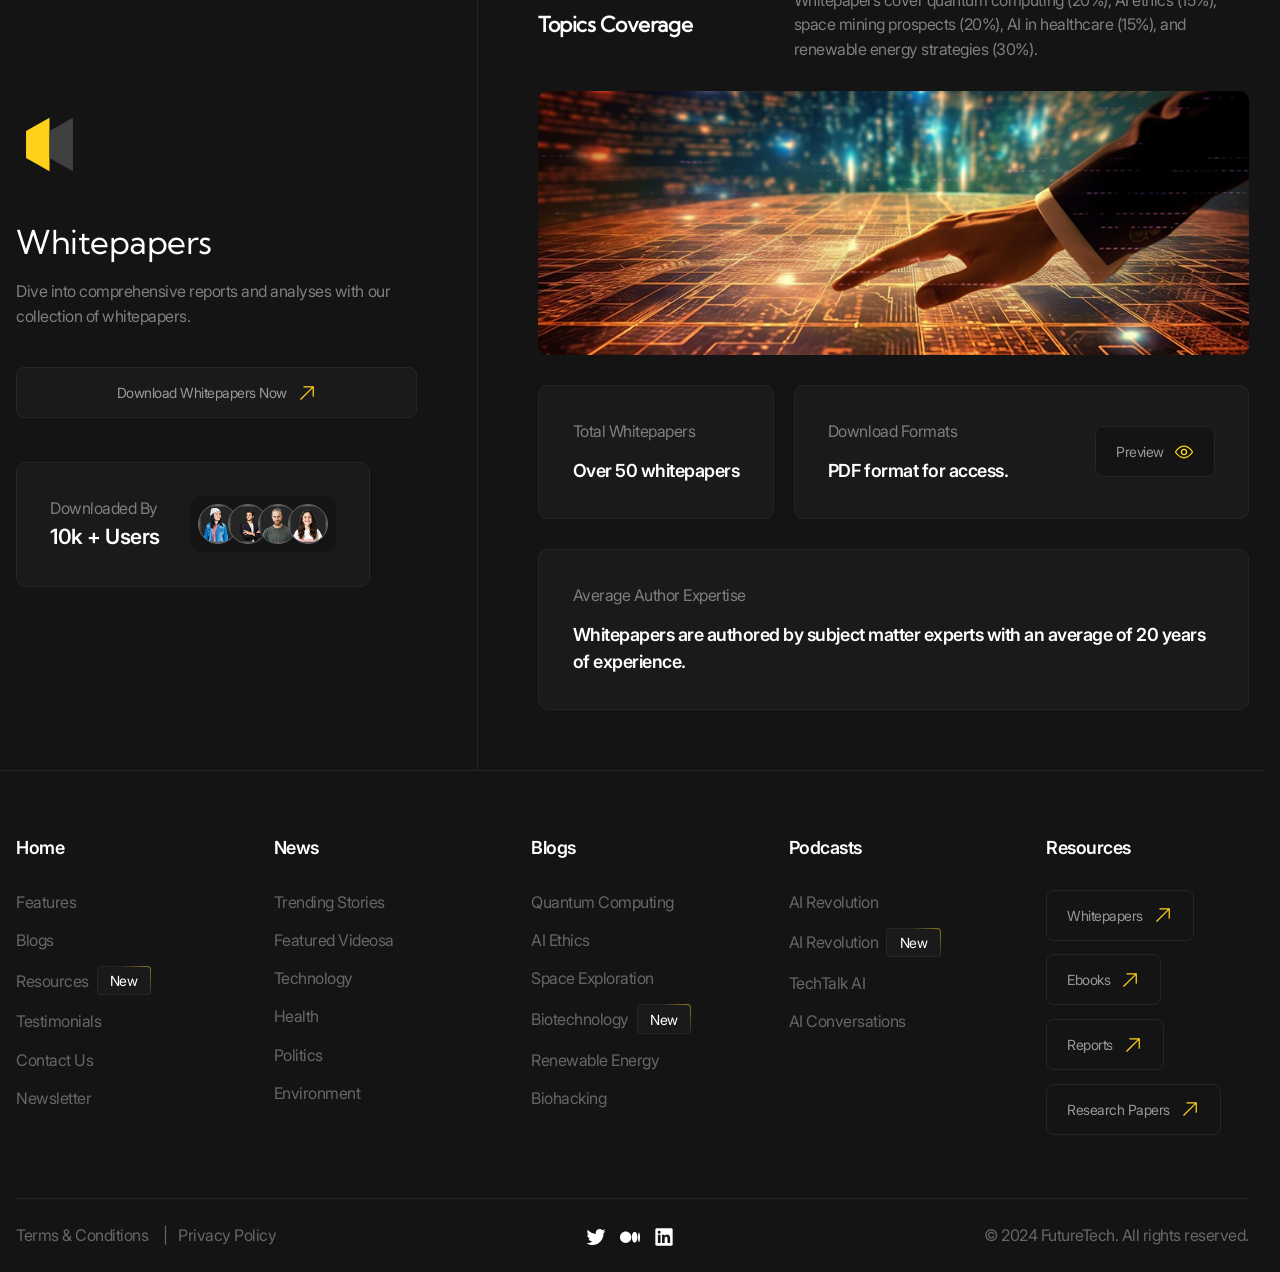
==== commit 75cb2609: "feat: add and style resources section" ====
--- a/index.html
+++ b/index.html
@@ -593,6 +593,183 @@
                 </div>
             </div>
         </section>
+        <section class="section" aria-labelledby="resources-title">
+            <header class="section__header">
+                <div class="section__header-inner container">
+                    <div class="section__header-info">
+                        <p class="section__subtitle tag">Your Gateway to In-Depth Information/p>
+                        <h2 class="section__title" id="resources-title">Unlock Valuable Knowledge with FutureTech's Resources</h2>
+                    </div>
+                    <a href="#" class="section__link button">
+                        <span class="icon icon--yellow-arrow">View All Resources</span>
+                    </a>
+                </div>
+            </header>
+            <div class="section__body">
+                <ul class="list">
+                    <li class="list__item">
+                        <div class="card container">
+                            <div class="card__preview">
+                                <div class="card__preview-main">
+                                    <img
+                                        class="card__preview-icon"
+                                        src="./images/resources/icon-1.svg"
+                                        alt=""
+                                        width="80" height="80" />
+                                    <div class="card__preview-info">
+                                        <h3 class="card__preview-title">Ebooks</h3>
+                                        <div class="card__preview-description">
+                                            <p>Explore our collection of ebooks covering a wide spectrum of future technology topics.</p>
+                                        </div>
+                                    </div>
+                                    <a href="#" class="card__preview-link button button--dark-gray"><span class="icon icon--yellow-arrow">Download Ebooks Now</span></a>
+                                </div>
+                                <div class="card__preview-extra">
+                                    <div class="download-info tile">
+                                        <div class="download-info__body">
+                                            <p class="download-info__title">Downloaded By</p>
+                                            <p class="download-info__subtitle h5">18k + Users</p>
+                                        </div>
+                                        <div class="download-info__team team">
+                                            <img
+                                                src="./images/team/1.png"
+                                                alt=""
+                                                width="50" height="50" loading="lazy"
+                                                class="team__person" />
+                                            <img
+                                                src="./images/team/2.png"
+                                                alt=""
+                                                width="50" height="50" loading="lazy"
+                                                class="team__person" />
+                                            <img
+                                                src="./images/team/3.png"
+                                                alt=""
+                                                width="50" height="50" loading="lazy"
+                                                class="team__person" />
+                                            <img
+                                                src="./images/team/4.png"
+                                                alt=""
+                                                width="50" height="50" loading="lazy"
+                                                class="team__person" />
+                                        </div>
+                                    </div>
+                                </div>
+                            </div>
+                            <div class="card__body">
+                                <div class="card__grid card__grid--2-cols-alt">
+                                    <div class="card__cell">
+                                        <h3 class="card__cell-title h5">Variety of Topics</h3>
+                                    </div>
+                                    <div class="card__cell">
+                                        <p class="card__cell-description">Topics include AI in education (25%), renewable energy (20%), healthcare (15%), space exploration (25%), and biotechnology (15%).</p>
+                                    </div>
+                                    <div class="card__cell card__cell--wide">
+                                        <img
+                                            class="card__cell-image"
+                                            src="./images/resources/details-1.jpg"
+                                            alt=""
+                                            width="917" height="332"/>
+                                    </div>
+                                    <div class="card__cell tile">
+                                        <h4 class="card__cell-subtitle">Total Ebooks</h4>
+                                        <p class="card__cell-description h6">Over 100 ebookss</p>
+                                    </div>
+                                    <div class="card__cell tile">
+                                        <h4 class="card__cell-subtitle">Download Formats</h4>
+                                        <p class="card__cell-description h6">PDF format for access.</p>
+                                        <a href="#" class="card__cell-link button"><span class="icon icon--yellow-eye">Preview</span></a>
+                                        </div>
+                                    <div class="card__cell card__cell--wide tile">
+                                        <h4 class="card__cell-subtitle">Average Author Expertise</h4>
+                                        <p class="card__cell-description h6">Ebooks are authored by renowned experts with an average of 15 years of experience.</p>
+                                    </div>
+                                </div>
+                            </div>
+                        </div>
+                    </li>
+                    <li class="list__item">
+                        <div class="card container">
+                            <div class="card__preview">
+                                <div class="card__preview-main">
+                                    <img
+                                        class="card__preview-icon"
+                                        src="./images/resources/Icon-2.svg"
+                                        alt=""
+                                        width="80" height="80" />
+                                    <div class="card__preview-info">
+                                        <h3 class="card__preview-title">Whitepapers</h3>
+                                        <div class="card__preview-description">
+                                            <p>Dive into comprehensive reports and analyses with our collection of whitepapers. </p>
+                                        </div>
+                                    </div>
+                                    <a href="#" class="card__preview-link button button--dark-gray"><span class="icon icon--yellow-arrow">Download Whitepapers Now</span></a>
+                                </div>
+                                <div class="card__preview-extra">
+                                    <div class="download-info tile">
+                                        <div class="download-info__body">
+                                            <p class="download-info__title">Downloaded By</p>
+                                            <p class="download-info__subtitle h5">10k + Users</p>
+                                        </div>
+                                        <div class="download-info__team team">
+                                            <img
+                                                src="./images/resources/Image-1.png"
+                                                alt=""
+                                                width="50" height="50" loading="lazy"
+                                                class="team__person"/>
+                                            <img
+                                                src="./images/resources/Image-2.png"
+                                                alt=""
+                                                width="50" height="50" loading="lazy"
+                                                class="team__person"/>
+                                            <img
+                                                src="./images/resources/Image-3.png"
+                                                alt=""
+                                                width="50" height="50" loading="lazy"
+                                                class="team__person"/>
+                                            <img
+                                                src="./images/resources/Image-4.png"
+                                                alt=""
+                                                width="50" height="50" loading="lazy"
+                                                class="team__person"/>
+                                        </div>
+                                    </div>
+                                </div>
+                            </div>
+                            <div class="card__body">
+                                <div class="card__grid card__grid--2-cols-alt">
+                                    <div class="card__cell">
+                                        <h3 class="card__cell-title h5">Topics Coverage</h3>
+                                    </div>
+                                    <div class="card__cell">
+                                        <p class="card__cell-description">Whitepapers cover quantum computing (20%), AI ethics (15%), space mining prospects (20%), AI in healthcare (15%), and renewable energy strategies (30%).</p>
+                                    </div>
+                                    <div class="card__cell card__cell--wide">
+                                        <img
+                                            class="card__cell-image"
+                                            src="./images/resources/details-2.jpg"
+                                            alt=""
+                                            width="917" height="332"/>
+                                    </div>
+                                    <div class="card__cell tile">
+                                        <h4 class="card__cell-subtitle">Total Whitepapers</h4>
+                                        <p class="card__cell-description h6">Over 50 whitepapers</p>
+                                    </div>
+                                    <div class="card__cell tile">
+                                        <h4 class="card__cell-subtitle">Download Formats</h4>
+                                        <p class="card__cell-description h6">PDF format for access.</p>
+                                        <a href="#" class="card__cell-link button"><span class="icon icon--yellow-eye">Preview</span></a>
+                                        </div>
+                                    <div class="card__cell card__cell--wide tile">
+                                        <h4 class="card__cell-subtitle">Average Author Expertise</h4>
+                                        <p class="card__cell-description h6">Whitepapers are authored by subject matter experts with an average of 20 years of experience.</p>
+                                    </div>
+                                </div>
+                            </div>
+                        </div>
+                    </li>
+                </ul>
+            </div>
+        </section>
     </main>
 
     <footer class="footer">
--- a/css/main.css
+++ b/css/main.css
@@ -467,6 +467,9 @@
 .icon--yellow-arrow::after {
   background-image: url("../icons/arrow-to-right-yallow.svg");
 }
+.icon--yellow-eye::after {
+  background-image: url("../icons/eys.svg");
+}
 
 .logo {
   max-width: clamp(7.875rem, 7.0784313725rem + 3.2679738562vw, 11rem);
@@ -511,6 +514,9 @@
   border-color: var(--color-accent);
   border-radius: 0.5rem;
 }
+.button--dark-gray {
+  background-color: var(--color-dark-10);
+}
 
 .burger-button {
   width: 2.125rem;
@@ -1174,6 +1180,11 @@
   display: grid;
   row-gap: clamp(1.5rem, 1.0857843137rem + 1.6993464052vw, 3.125rem);
 }
+@media (width <= 63.99875rem) {
+  .card__preview-main {
+    justify-content: start;
+  }
+}
 .card__preview-icon {
   width: clamp(3.125rem, 2.6470588235rem + 1.9607843137vw, 5rem);
 }
@@ -1186,7 +1197,7 @@
 }
 @media (width <= 63.99875rem) {
   .card__body {
-    padding: 1.875rem 1rem;
+    padding: 1.875rem 0;
   }
 }
 .card__grid {
@@ -1201,11 +1212,57 @@
     grid-template-columns: 1fr;
   }
 }
+.card__grid--2-cols-alt {
+  gap: 1.875rem 1.25rem;
+}
+@media (width <= 90.06125rem) {
+  .card__grid--2-cols-alt {
+    gap: 24 1rem;
+  }
+}
+@media (width > 47.99875rem) {
+  .card__grid--2-cols-alt {
+    grid-template-columns: auto 1fr;
+  }
+}
 .card__cell {
   display: flex;
   flex-direction: column;
   justify-content: start;
   row-gap: clamp(0.25rem, -0.0049019608rem + 1.045751634vw, 1.25rem);
+}
+.card__cell:has(> *:only-child) {
+  justify-content: center;
+}
+.card__cell:has(.card__cell-link) {
+  display: grid;
+  grid-template-columns: 1fr auto;
+  grid-template-areas: "other link" "other link";
+  align-items: center;
+  -moz-column-gap: 1.25rem;
+       column-gap: 1.25rem;
+}
+.card__cell--wide {
+  grid-column: -1/1;
+}
+.card__cell-image {
+  width: 100%;
+  height: clamp(10.5625rem, 7.9656862745rem + 10.6535947712vw, 20.75rem);
+  -o-object-fit: cover;
+     object-fit: cover;
+  border-radius: 0.75rem;
+}
+@media (width <= 90.06125rem) {
+  .card__cell-image {
+    border-radius: 0.625rem;
+  }
+}
+.card__cell-subtitle {
+  font: inherit;
+  color: inherit;
+}
+.card__cell-link {
+  grid-area: link;
 }
 
 .tabs__header {
@@ -1405,4 +1462,28 @@
 }
 .blog-actions__icon-wrapper svg * {
   fill: transparent;
+}
+
+.download-info {
+  display: inline-grid;
+  grid-template-columns: 1fr auto;
+  align-items: center;
+  -moz-column-gap: 3.125rem;
+       column-gap: 3.125rem;
+}
+@media (width <= 90.06125rem) {
+  .download-info {
+    -moz-column-gap: 1.875rem;
+         column-gap: 1.875rem;
+  }
+}
+.download-info__team {
+  --personImageSize: 3.125rem;
+  background-color: var(--color-dark);
+  border-radius: 0.75rem;
+}
+@media (width <= 90.06125rem) {
+  .download-info__team {
+    --personImageSize: 2.5rem;
+  }
 }/*# sourceMappingURL=main.css.map */
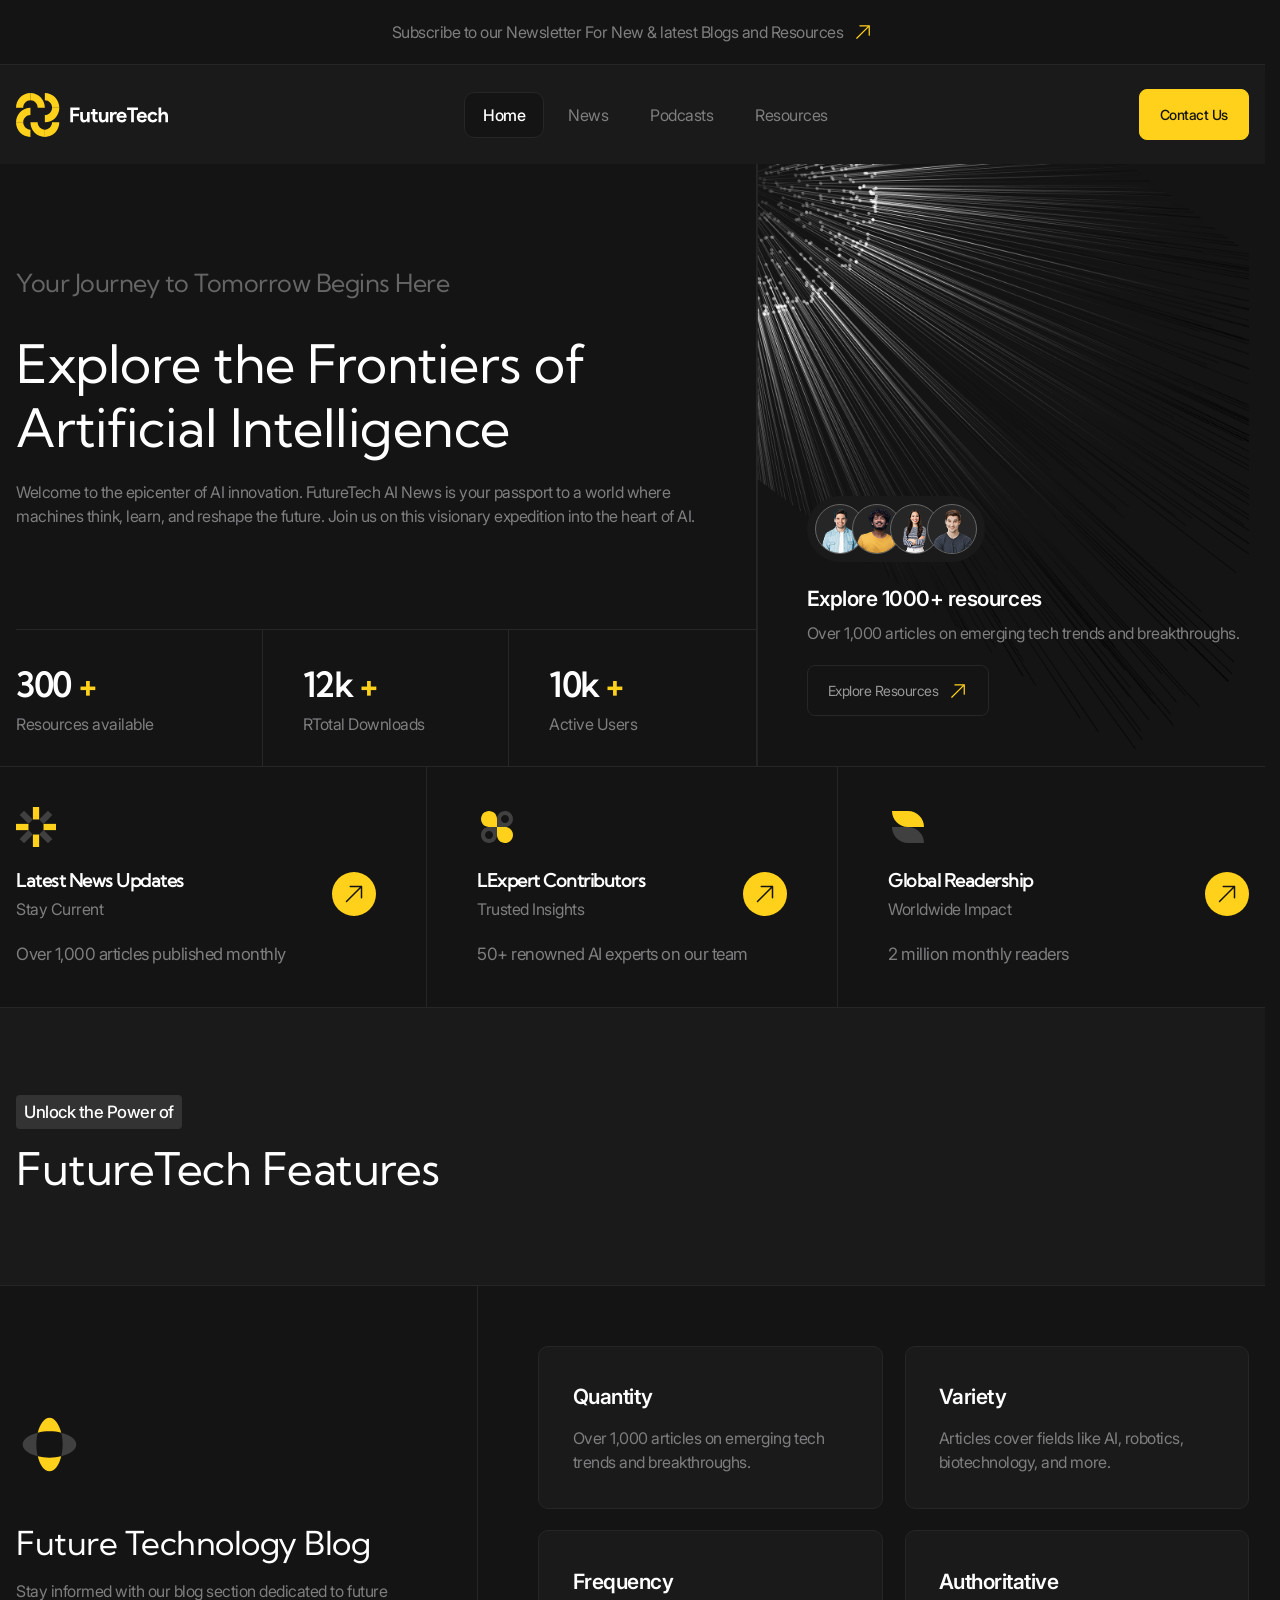
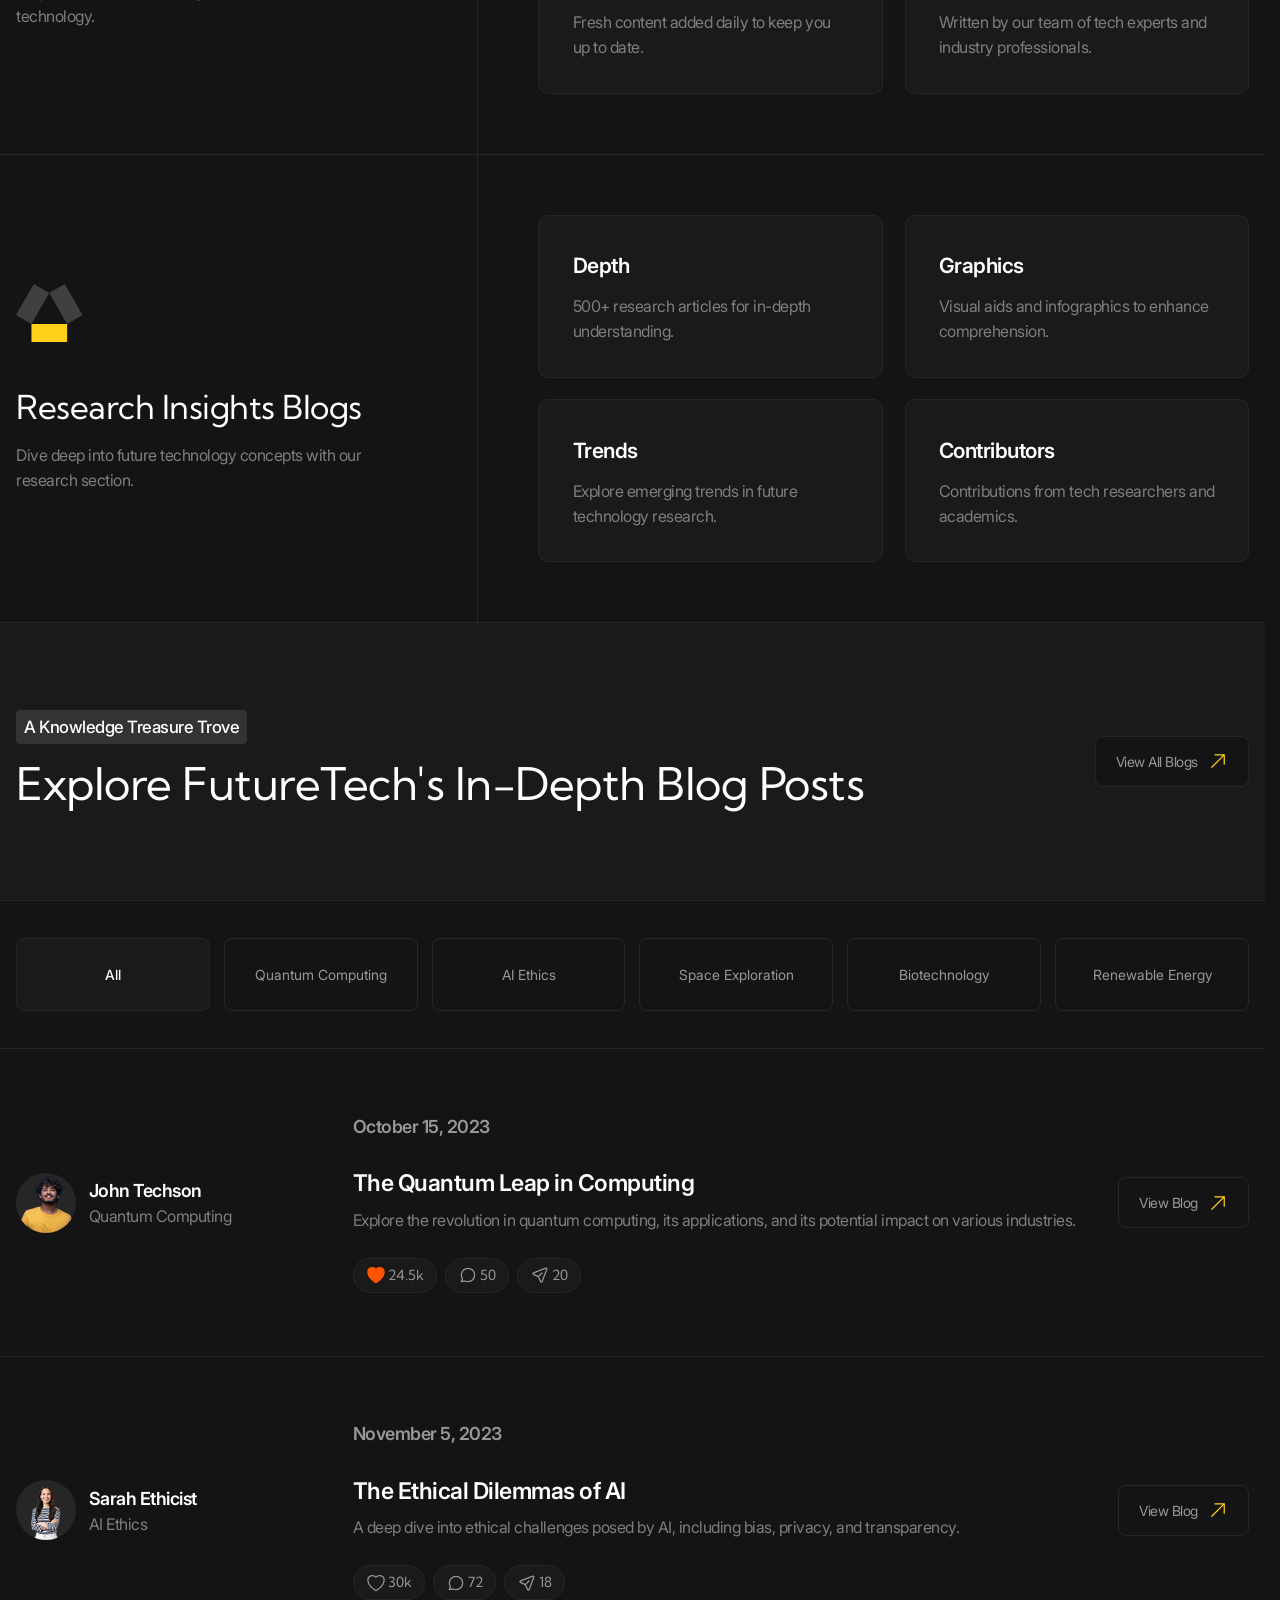
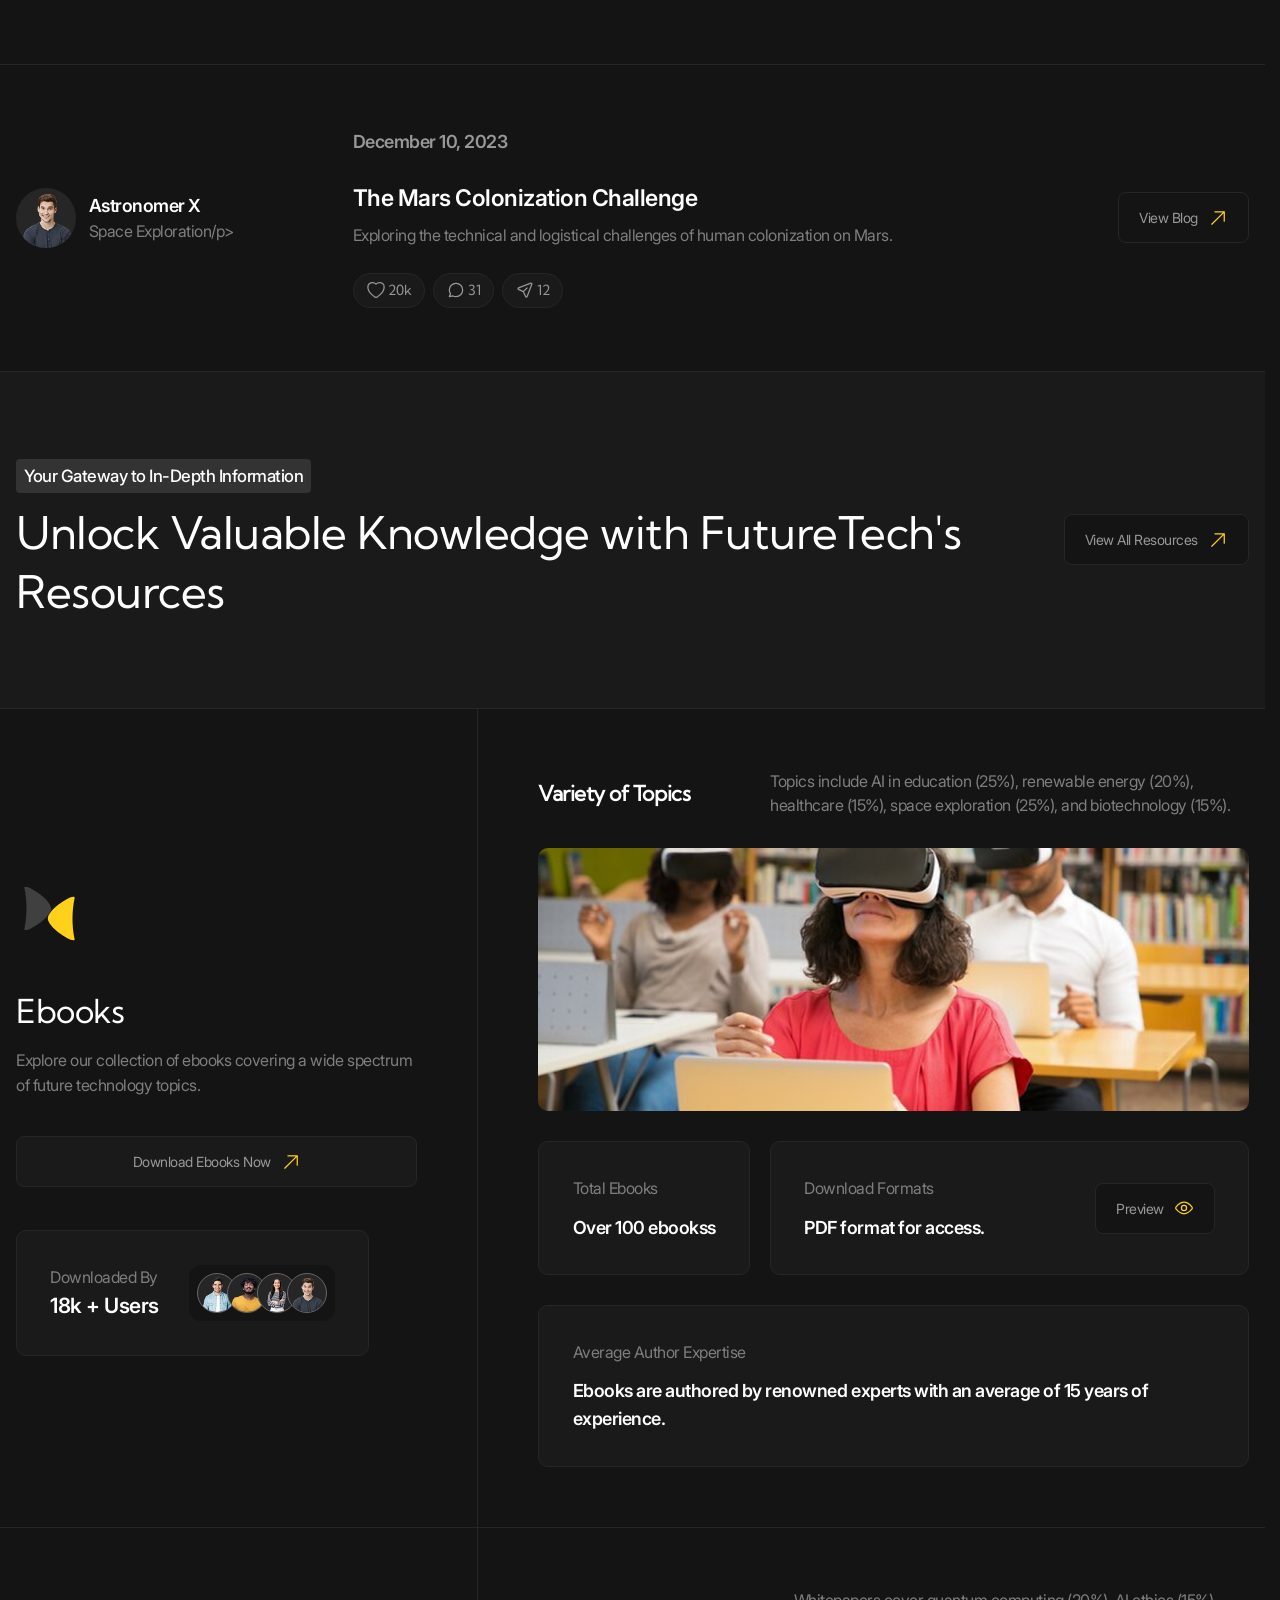
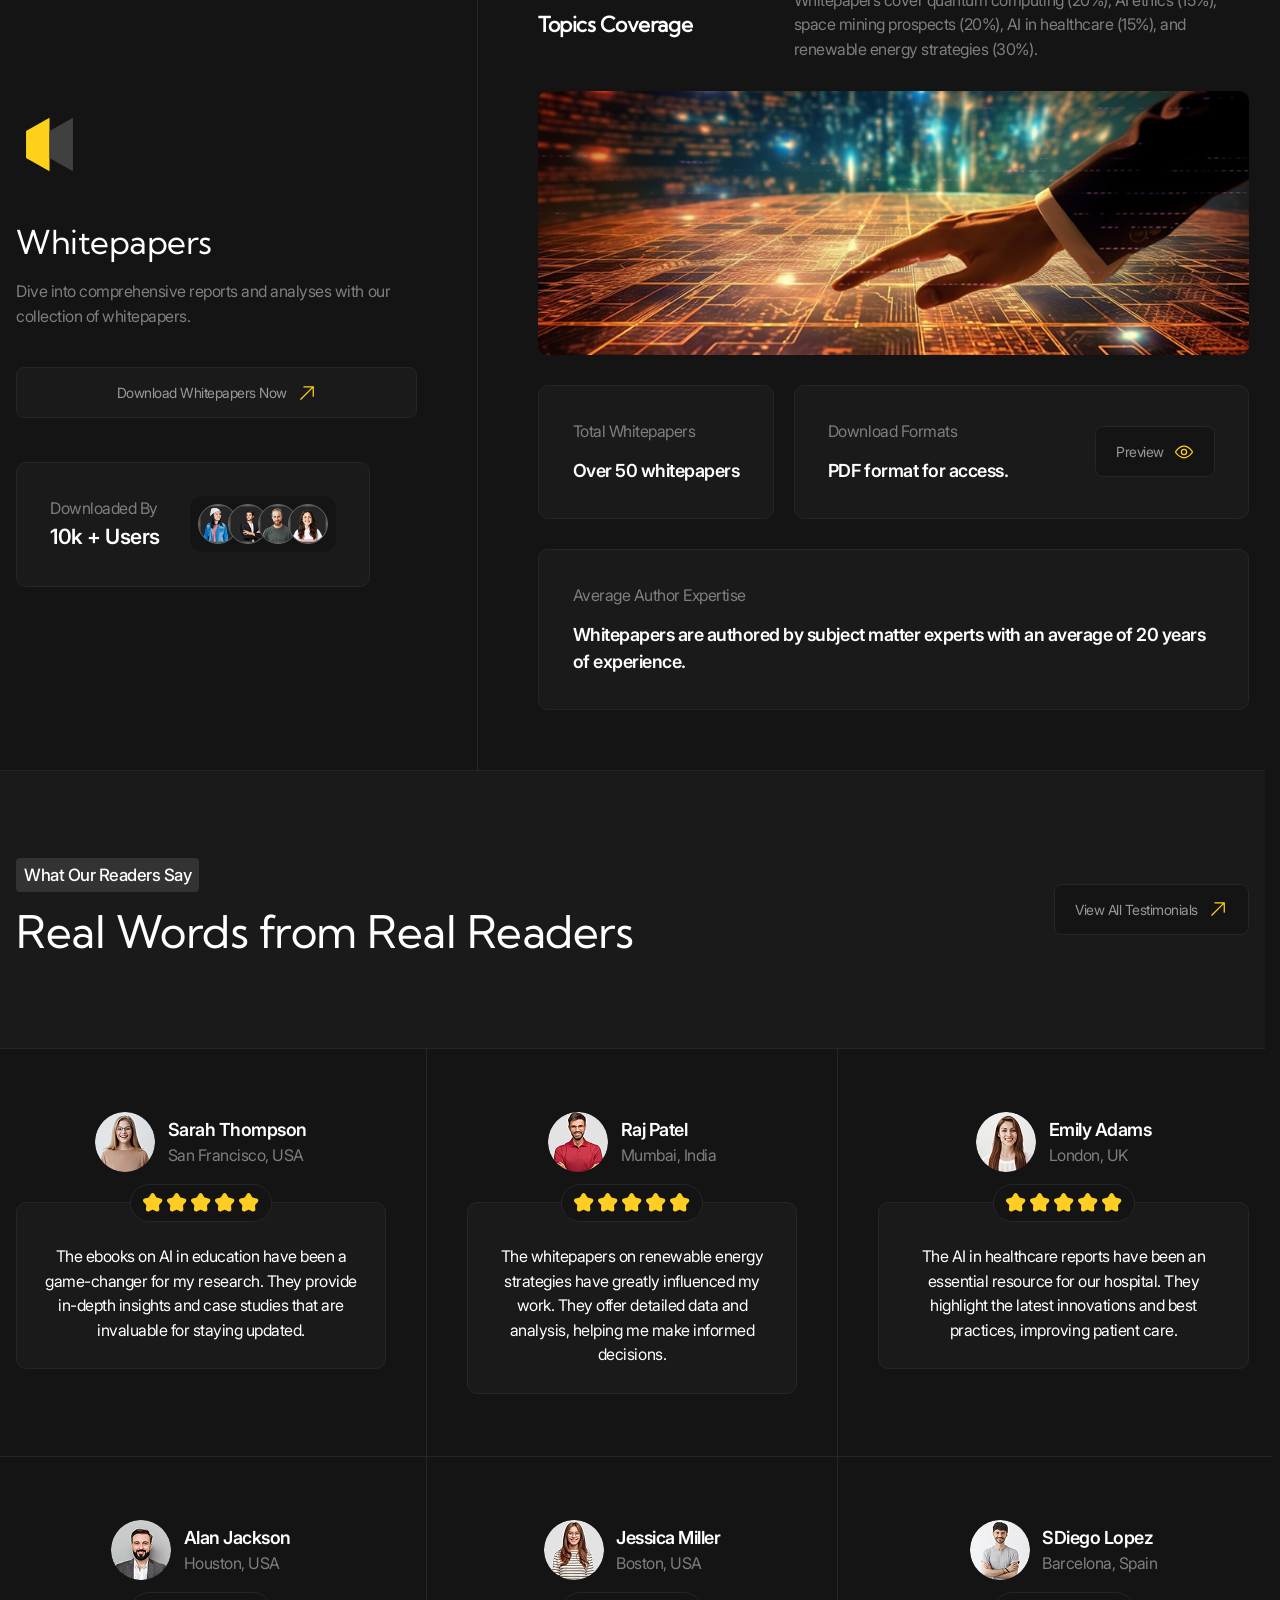
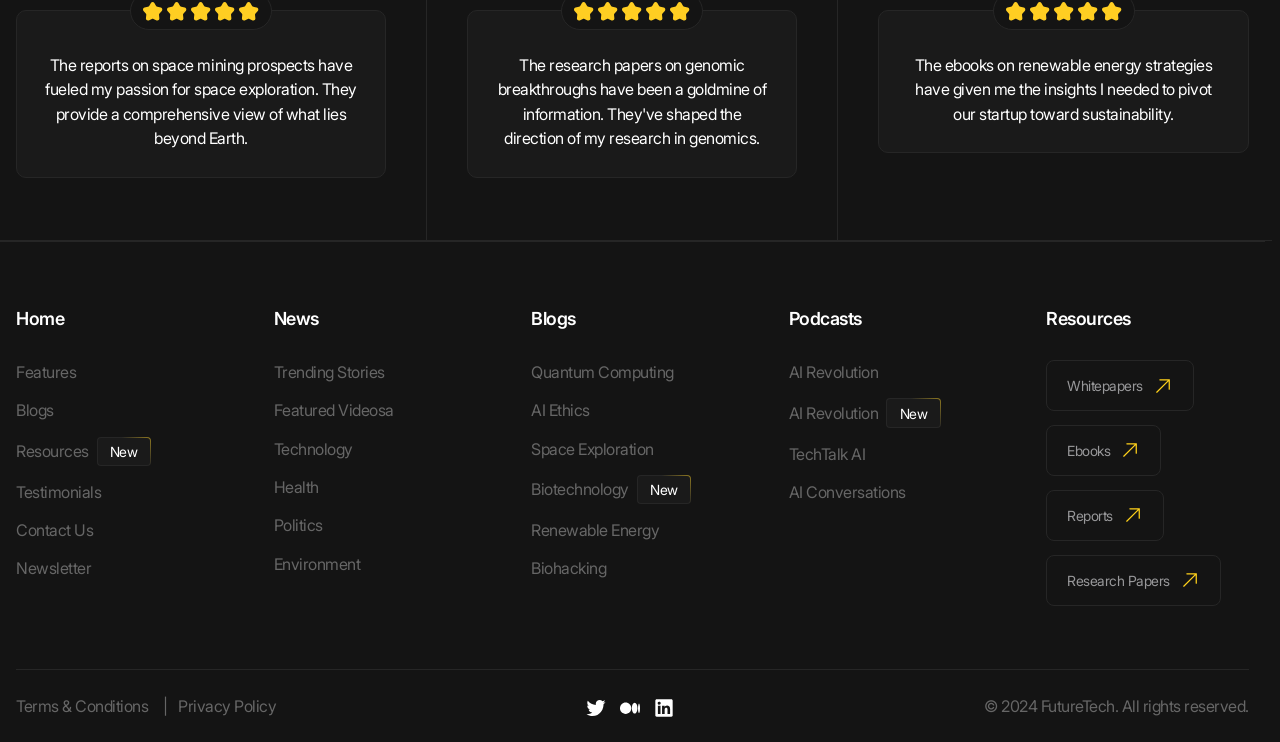
==== commit 1edcbd25: "feat(review): add and style review section" ====
--- a/index.html
+++ b/index.html
@@ -597,7 +597,7 @@
             <header class="section__header">
                 <div class="section__header-inner container">
                     <div class="section__header-info">
-                        <p class="section__subtitle tag">Your Gateway to In-Depth Information/p>
+                        <p class="section__subtitle tag">Your Gateway to In-Depth Information</p>
                         <h2 class="section__title" id="resources-title">Unlock Valuable Knowledge with FutureTech's Resources</h2>
                     </div>
                     <a href="#" class="section__link button">
@@ -668,7 +668,7 @@
                                             class="card__cell-image"
                                             src="./images/resources/details-1.jpg"
                                             alt=""
-                                            width="917" height="332"/>
+                                            width="917" height="332" />
                                     </div>
                                     <div class="card__cell tile">
                                         <h4 class="card__cell-subtitle">Total Ebooks</h4>
@@ -678,7 +678,7 @@
                                         <h4 class="card__cell-subtitle">Download Formats</h4>
                                         <p class="card__cell-description h6">PDF format for access.</p>
                                         <a href="#" class="card__cell-link button"><span class="icon icon--yellow-eye">Preview</span></a>
-                                        </div>
+                                    </div>
                                     <div class="card__cell card__cell--wide tile">
                                         <h4 class="card__cell-subtitle">Average Author Expertise</h4>
                                         <p class="card__cell-description h6">Ebooks are authored by renowned experts with an average of 15 years of experience.</p>
@@ -715,22 +715,22 @@
                                                 src="./images/resources/Image-1.png"
                                                 alt=""
                                                 width="50" height="50" loading="lazy"
-                                                class="team__person"/>
+                                                class="team__person" />
                                             <img
                                                 src="./images/resources/Image-2.png"
                                                 alt=""
                                                 width="50" height="50" loading="lazy"
-                                                class="team__person"/>
+                                                class="team__person" />
                                             <img
                                                 src="./images/resources/Image-3.png"
                                                 alt=""
                                                 width="50" height="50" loading="lazy"
-                                                class="team__person"/>
+                                                class="team__person" />
                                             <img
                                                 src="./images/resources/Image-4.png"
                                                 alt=""
                                                 width="50" height="50" loading="lazy"
-                                                class="team__person"/>
+                                                class="team__person" />
                                         </div>
                                     </div>
                                 </div>
@@ -748,7 +748,7 @@
                                             class="card__cell-image"
                                             src="./images/resources/details-2.jpg"
                                             alt=""
-                                            width="917" height="332"/>
+                                            width="917" height="332" />
                                     </div>
                                     <div class="card__cell tile">
                                         <h4 class="card__cell-subtitle">Total Whitepapers</h4>
@@ -758,7 +758,7 @@
                                         <h4 class="card__cell-subtitle">Download Formats</h4>
                                         <p class="card__cell-description h6">PDF format for access.</p>
                                         <a href="#" class="card__cell-link button"><span class="icon icon--yellow-eye">Preview</span></a>
-                                        </div>
+                                    </div>
                                     <div class="card__cell card__cell--wide tile">
                                         <h4 class="card__cell-subtitle">Average Author Expertise</h4>
                                         <p class="card__cell-description h6">Whitepapers are authored by subject matter experts with an average of 20 years of experience.</p>
@@ -767,6 +767,198 @@
                             </div>
                         </div>
                     </li>
+                </ul>
+            </div>
+        </section>
+        <section class="section" aria-labelledby="reviews-title">
+            <header class="section__header">
+                <div class="section__header-inner container">
+                    <div class="section__header-info">
+                        <p class="section__subtitle tag">What Our Readers Say</p>
+                        <h2 class="section__title" id="reviews-title">Real Words from Real Readers</h2>
+                    </div>
+                    <a href="#" class="section__link button">
+                        <span class="icon icon--yellow-arrow">View All Testimonials</span>
+                    </a>
+                </div>
+            </header>
+            <div class="section__body">
+                <ul class="bordered-grid bordered-grid--3-cols container">
+                    <li class="bordered-grid__item">
+                        <div class="review-card">
+                            <div class="review-card__author person-card">
+                                <img
+                                    class="person-card__image"
+                                    src="./images/preview/sarah.png"
+                                    alt="" />
+                                <div class="person-card__body">
+                                    <p class="person-card__name">Sarah Thompson</p>
+                                    <p class="person-card__department">San Francisco, USA</p>
+                                </div>
+                            </div>
+                            <div class="review-card__body tile">
+                                <div
+                                    class="review-card__rating-view rating-view"
+                                    aria-label="Rating 5 star"
+                                    title="Rating 5 star">
+                                    <div class="rating-view__star is-active"></div>
+                                    <div class="rating-view__star is-active"></div>
+                                    <div class="rating-view__star is-active"></div>
+                                    <div class="rating-view__star is-active"></div>
+                                    <div class="rating-view__star is-active"></div>
+                                </div>
+                                <blockquote class="review-card__description">
+                                    <p>The ebooks on AI in education have been a game-changer for my research. They provide in-depth insights and case studies that are invaluable for staying updated.</p>
+                                </blockquote>
+                            </div>
+                        </div>
+                    </li>
+                    <li class="bordered-grid__item">
+                        <div class="review-card">
+                            <div class="review-card__author person-card">
+                                <img
+                                    class="person-card__image"
+                                    src="./images/preview/raji.png"
+                                    alt="" />
+                                <div class="person-card__body ">
+                                    <p class="person-card__name">Raj Patel</p>
+                                    <p class="person-card__department">Mumbai, India</p>
+                                </div>
+                            </div>
+                            <div class="review-card__body tile">
+                                <div
+                                    class="review-card__rating-view rating-view"
+                                    aria-label="Rating 5 star"
+                                    title="Rating 5 star">
+                                    <div class="rating-view__star is-active"></div>
+                                    <div class="rating-view__star is-active"></div>
+                                    <div class="rating-view__star is-active"></div>
+                                    <div class="rating-view__star is-active"></div>
+                                    <div class="rating-view__star is-active"></div>
+                                </div>
+                                <blockquote class="review-card__description">
+                                    <p>The whitepapers on renewable energy strategies have greatly influenced my work. They offer detailed data and analysis, helping me make informed decisions.</p>
+                                </blockquote>
+                            </div>
+                        </div>
+                    </li>
+                    <li class="bordered-grid__item">
+                        <div class="review-card">
+                            <div class="review-card__author person-card">
+                                <img
+                                    class="person-card__image"
+                                    src="./images/preview/emily.png"
+                                    alt="" />
+                                <div class="person-card__body">
+                                    <p class="person-card__name">Emily Adams</p>
+                                    <p class="person-card__department">London, UK</p>
+                                </div>
+                            </div>
+                            <div class="review-card__body tile">
+                                <div
+                                    class="review-card__rating-view rating-view"
+                                    aria-label="Rating 5 star"
+                                    title="Rating 5 star">
+                                    <div class="rating-view__star is-active"></div>
+                                    <div class="rating-view__star is-active"></div>
+                                    <div class="rating-view__star is-active"></div>
+                                    <div class="rating-view__star is-active"></div>
+                                    <div class="rating-view__star is-active"></div>
+                                </div>
+                                <blockquote class="review-card__description">
+                                    <p>The AI in healthcare reports have been an essential resource for our hospital. They highlight the latest innovations and best practices, improving patient care.</p>
+                                </blockquote>
+                            </div>
+                        </div>
+                    </li>
+                    <li class="bordered-grid__item">
+                        <div class="review-card">
+                            <div class="review-card__author person-card">
+                                <img
+                                    class="person-card__image"
+                                    src="./images/preview/alan.png"
+                                    alt="" />
+                                <div class="person-card__body">
+                                    <p class="person-card__name">Alan Jackson</p>
+                                    <p class="person-card__department">Houston, USA</p>
+                                </div>
+                            </div>
+                            <div class="review-card__body tile">
+                                <div
+                                    class="review-card__rating-view rating-view"
+                                    aria-label="Rating 5 star"
+                                    title="Rating 5 star">
+                                    <div class="rating-view__star is-active"></div>
+                                    <div class="rating-view__star is-active"></div>
+                                    <div class="rating-view__star is-active"></div>
+                                    <div class="rating-view__star is-active"></div>
+                                    <div class="rating-view__star is-active"></div>
+                                </div>
+                                <blockquote class="review-card__description">
+                                    <p>The reports on space mining prospects have fueled my passion for space exploration. They provide a comprehensive view of what lies beyond Earth.</p>
+                                </blockquote>
+                            </div>
+                        </div>
+                    </li>
+                    <li class="bordered-grid__item">
+                        <div class="review-card">
+                            <div class="review-card__author person-card">
+                                <img
+                                    class="person-card__image"
+                                    src="./images/preview/jessica.png"
+                                    alt="" />
+                                <div class="person-card__body">
+                                    <p class="person-card__name">Jessica Miller</p>
+                                    <p class="person-card__department">Boston, USA</p>
+                                </div>
+                            </div>
+                            <div class="review-card__body tile">
+                                <div
+                                    class="review-card__rating-view rating-view"
+                                    aria-label="Rating 5 star"
+                                    title="Rating 5 star">
+                                    <div class="rating-view__star is-active"></div>
+                                    <div class="rating-view__star is-active"></div>
+                                    <div class="rating-view__star is-active"></div>
+                                    <div class="rating-view__star is-active"></div>
+                                    <div class="rating-view__star is-active"></div>
+                                </div>
+                                <blockquote class="review-card__description">
+                                    <p>The research papers on genomic breakthroughs have been a goldmine of information. They've shaped the direction of my research in genomics.</p>
+                                </blockquote>
+                            </div>
+                        </div>
+                    </li>
+                    <li class="bordered-grid__item">
+                        <div class="review-card">
+                            <div class="review-card__author person-card">
+                                <img
+                                    class="person-card__image"
+                                    src="./images/preview/diego.png"
+                                    alt="" />
+                                <div class="person-card__body">
+                                    <p class="person-card__name">SDiego Lopez</p>
+                                    <p class="person-card__department">Barcelona, Spain</p>
+                                </div>
+                            </div>
+                            <div class="review-card__body tile">
+                                <div
+                                    class="review-card__rating-view rating-view"
+                                    aria-label="Rating 5 star"
+                                    title="Rating 5 star">
+                                    <div class="rating-view__star is-active"></div>
+                                    <div class="rating-view__star is-active"></div>
+                                    <div class="rating-view__star is-active"></div>
+                                    <div class="rating-view__star is-active"></div>
+                                    <div class="rating-view__star is-active"></div>
+                                </div>
+                                <blockquote class="review-card__description">
+                                    <p>The ebooks on renewable energy strategies have given me the insights I needed to pivot our startup toward sustainability.</p>
+                                </blockquote>
+                            </div>
+                        </div>
+                    </li>
+
                 </ul>
             </div>
         </section>
--- a/css/main.css
+++ b/css/main.css
@@ -1331,13 +1331,19 @@
 }
 
 .person-card {
+  --imageSize:5rem;
   display: flex;
   align-items: center;
   -moz-column-gap: clamp(0.5rem, 0.3725490196rem + 0.522875817vw, 1rem);
        column-gap: clamp(0.5rem, 0.3725490196rem + 0.522875817vw, 1rem);
 }
+@media (width <= 90.06125rem) {
+  .person-card {
+    --imageSize:3.75rem;
+  }
+}
 .person-card__image {
-  width: 5rem;
+  width: var(--imageSize);
   border-radius: 50%;
   background-color: var(--color-dark-15);
 }
@@ -1486,4 +1492,123 @@
   .download-info__team {
     --personImageSize: 2.5rem;
   }
+}
+
+.bordered-grid {
+  --columns: 1;
+  --itemPaddingY: clamp(2.5rem, 1.862745098rem + 2.614379085vw, 5rem);
+  display: grid;
+  grid-template-columns: repeat(var(--columns), 1fr);
+}
+.bordered-grid--2-cols {
+  --columns: 2;
+}
+.bordered-grid--3-cols {
+  --columns: 3;
+  --itemPaddingX: 3.125rem;
+}
+@media (width <= 90.06125rem) {
+  .bordered-grid--3-cols {
+    --itemPaddingX: 2.5rem;
+  }
+}
+@media (width > 63.99875rem) {
+  .bordered-grid--3-cols .bordered-grid__item:nth-child(3n-2), .bordered-grid--3-cols .bordered-grid__item:nth-child(3n-1) {
+    padding-right: var(--itemPaddingX);
+    border-right: var(--border);
+  }
+  .bordered-grid--3-cols .bordered-grid__item:nth-child(3n-1) {
+    position: relative;
+  }
+  .bordered-grid--3-cols .bordered-grid__item:nth-child(3n-1)::before {
+    position: absolute;
+    left: 50%;
+    translate: -50%;
+    content: "";
+    bottom: 0;
+    width: 100vw;
+    height: 0.0625rem;
+    background-color: var(--color-dark-15);
+  }
+  .bordered-grid--3-cols .bordered-grid__item:nth-child(3n-1), .bordered-grid--3-cols .bordered-grid__item:nth-child(3n) {
+    padding-left: var(--itemPaddingX);
+  }
+}
+@media (width <= 63.99875rem) {
+  .bordered-grid--3-cols {
+    --columns:1;
+  }
+  .bordered-grid--3-cols .bordered-grid__item:not(:last-child) {
+    border-bottom: var(--border);
+  }
+}
+.bordered-grid__item {
+  padding-block: var(--itemPaddingY);
+}
+
+.review-card {
+  display: flex;
+  flex-direction: column;
+  align-items: center;
+  row-gap: 2.5rem;
+  max-width: 31.25rem;
+  margin-inline: auto;
+}
+@media (width <= 90.06125rem) {
+  .review-card {
+    row-gap: 1.875rem;
+  }
+}
+.review-card__author {
+  --imageSize: 3.75rem;
+}
+@media (width <= 90.06125rem) {
+  .review-card__author {
+    --imageSize: 3.125rem;
+  }
+}
+.review-card__body {
+  position: relative;
+  padding: clamp(1.25rem, 1.0906862745rem + 0.6535947712vw, 1.875rem);
+  padding-top: clamp(1.875rem, 1.556372549rem + 1.3071895425vw, 3.125rem);
+  color: var(--color-light);
+  text-align: center;
+}
+.review-card__rating-view {
+  position: absolute;
+  top: 50%;
+  left: 50%;
+  translate: -50% -50%;
+  top: 0;
+}
+
+.rating-view {
+  display: inline-flex;
+  -moz-column-gap: 0.4375rem;
+       column-gap: 0.4375rem;
+  padding: 0.625rem 1rem;
+  background-color: var(--color-dark);
+  border: var(--border);
+  border-radius: 6.25rem;
+}
+@media (width <= 90.06125rem) {
+  .rating-view {
+    -moz-column-gap: 0.25rem;
+         column-gap: 0.25rem;
+    padding: 0.5rem 0.75rem;
+  }
+}
+.rating-view__star {
+  --size:1.5rem;
+  width: var(--size);
+  height: var(--size);
+  background: url("../icons/star_gray.svg") center/contain no-repeat;
+}
+.rating-view__star.is-active {
+  background-image: url("../../icons/star_yellow.svg");
+}
+@media (width <= 90.06125rem) {
+  .rating-view__star {
+    --size:1.25rem;
+  }
 }/*# sourceMappingURL=main.css.map */
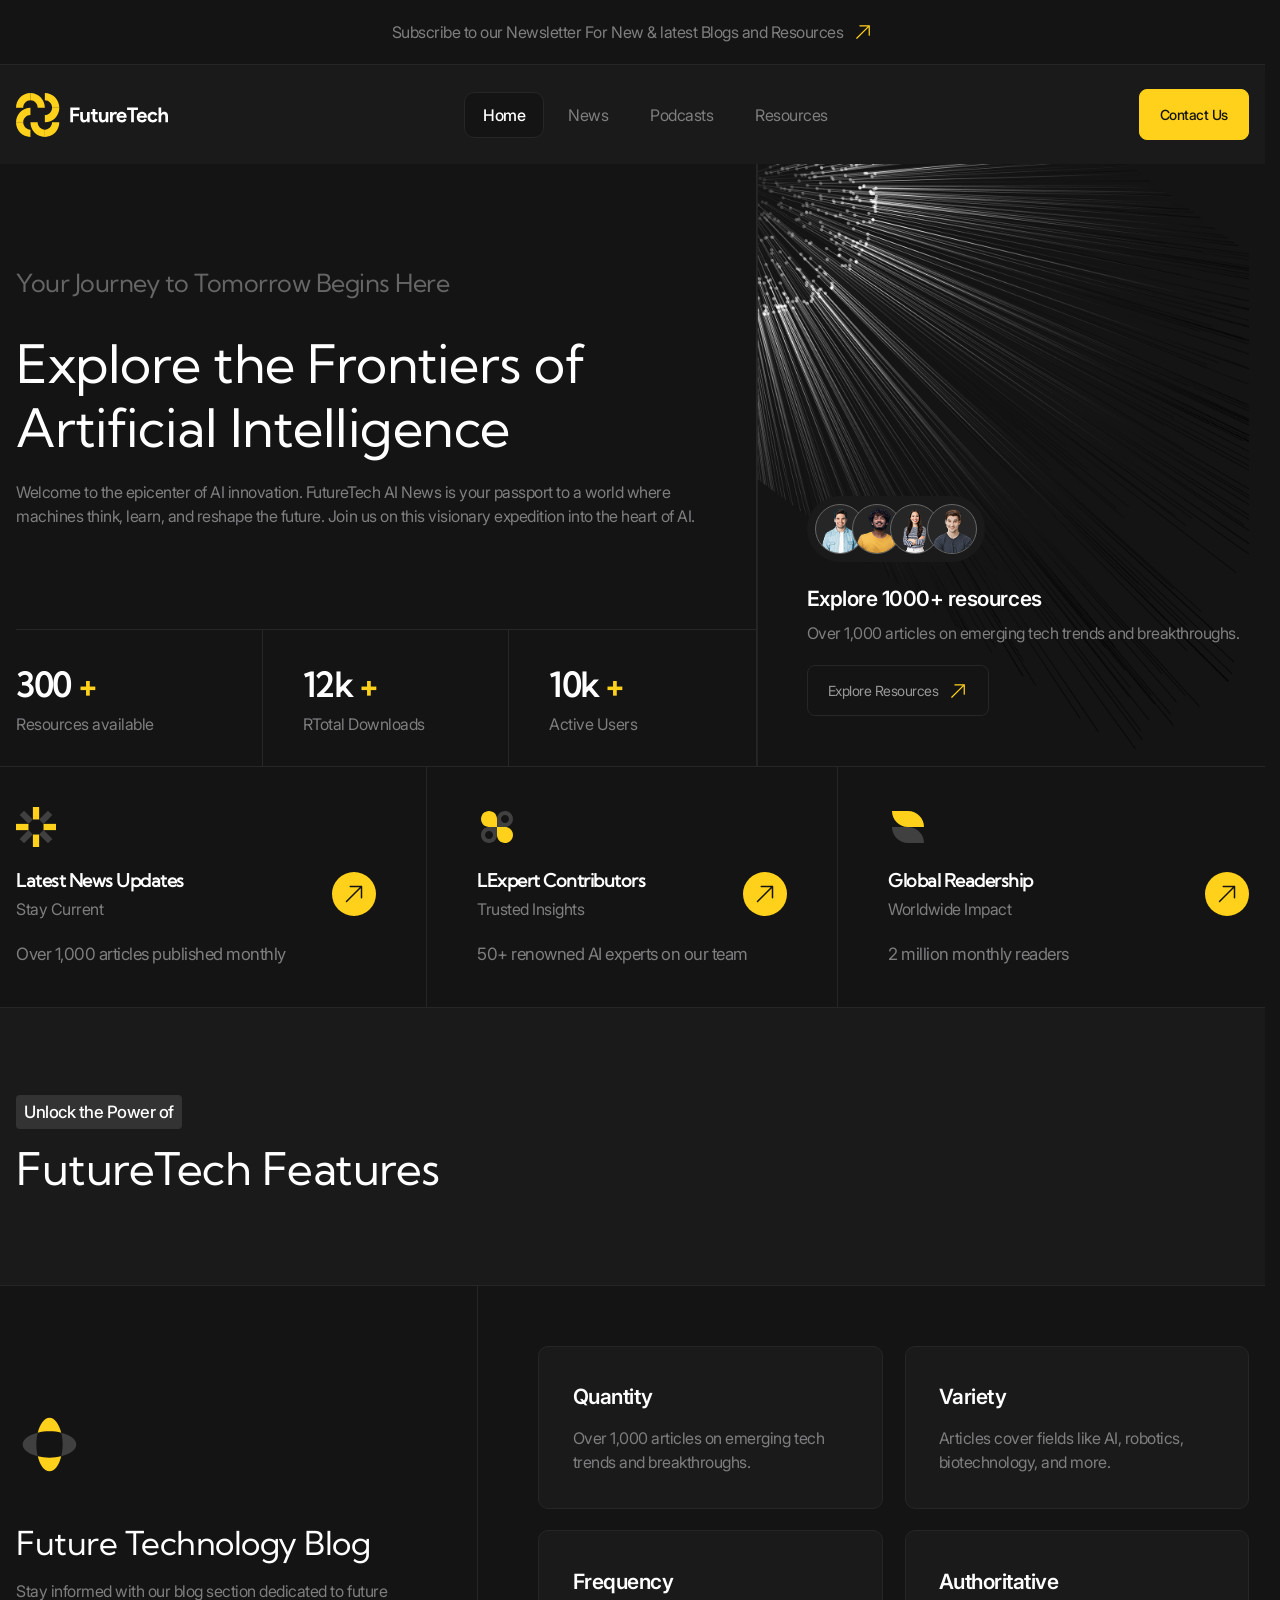
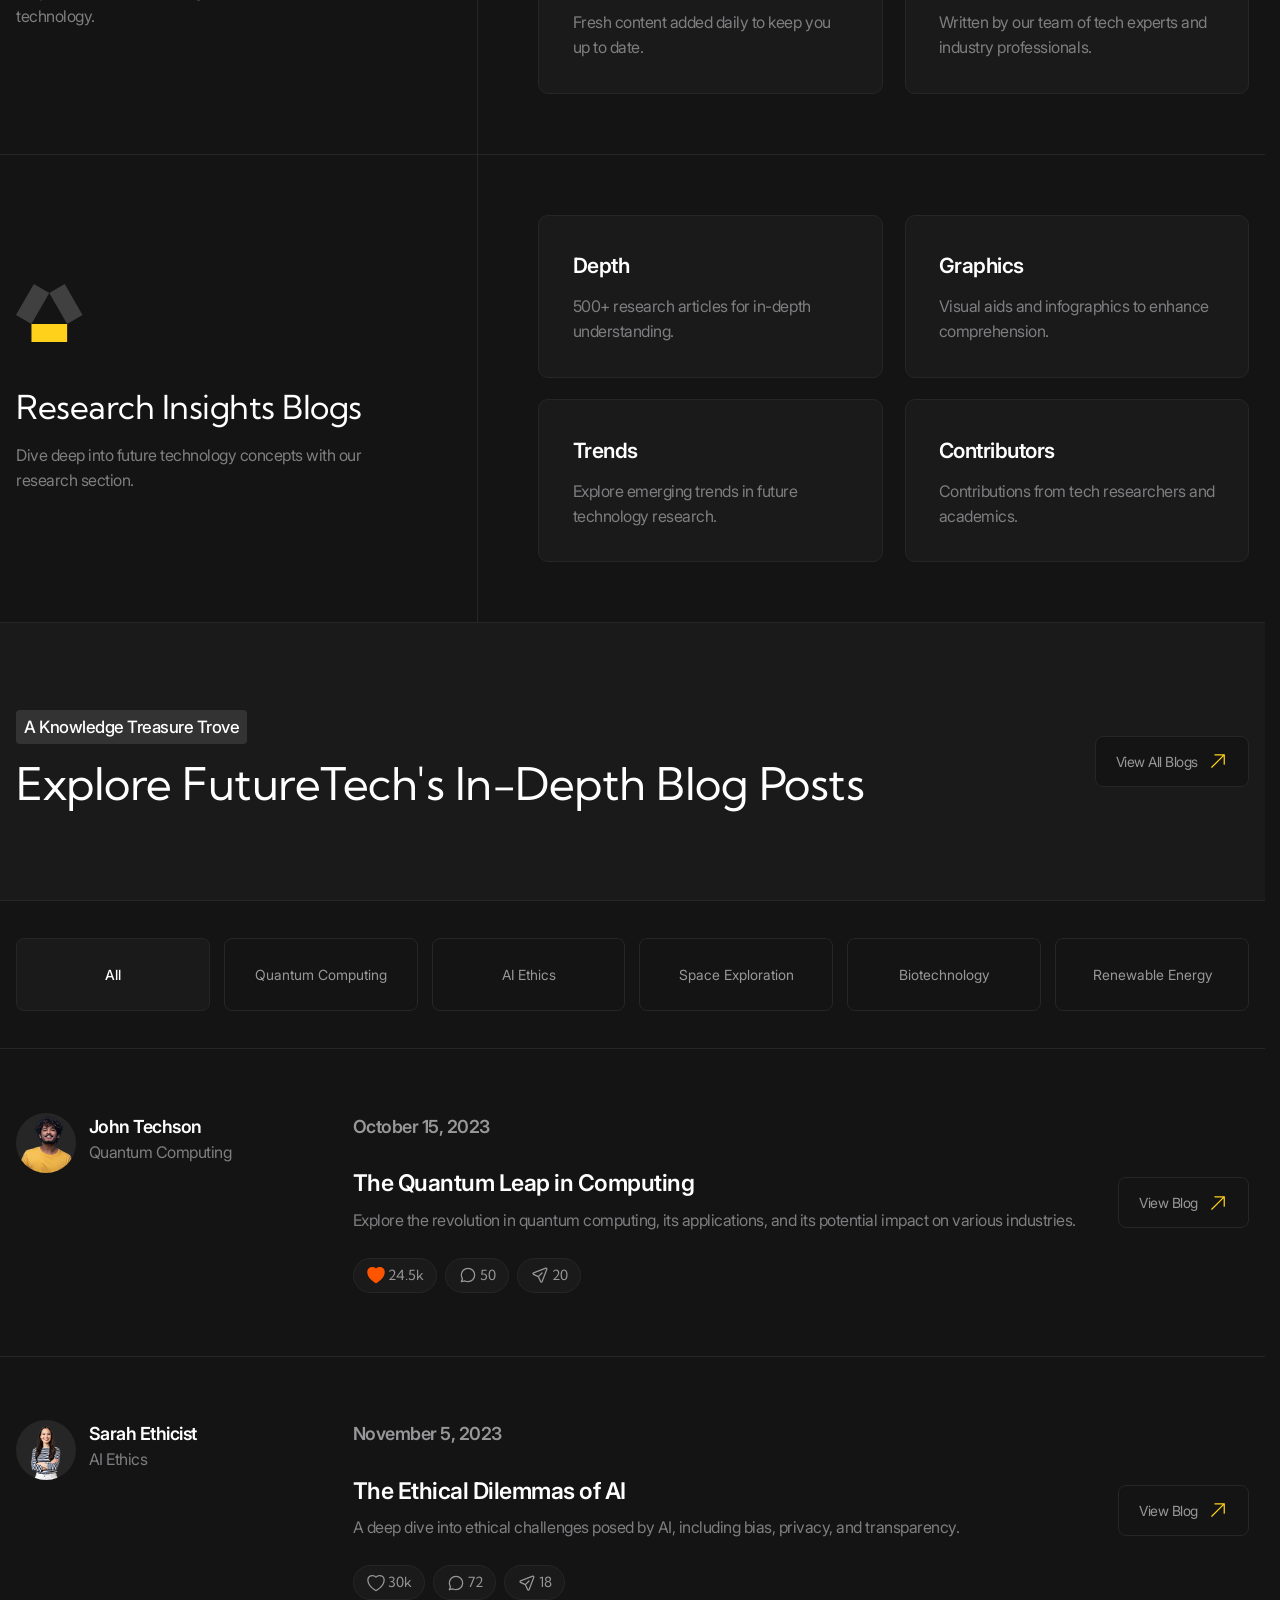
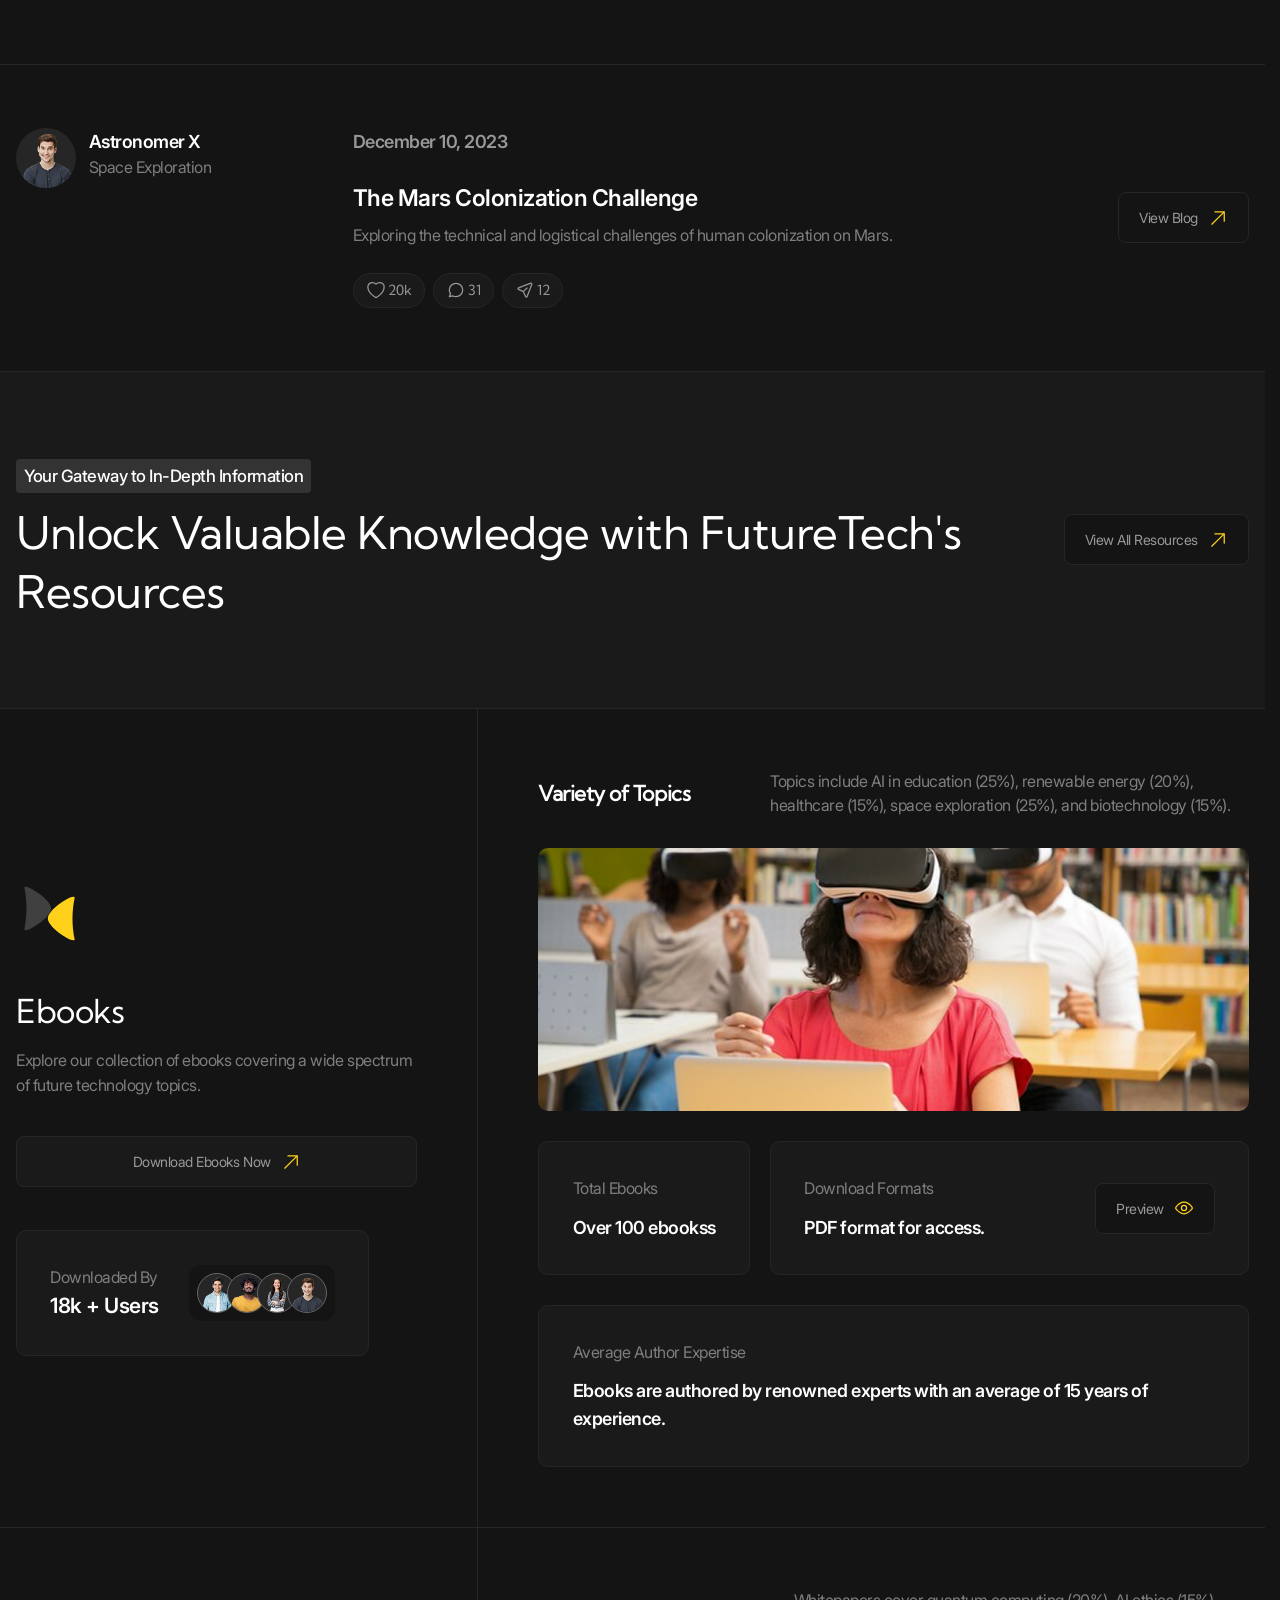
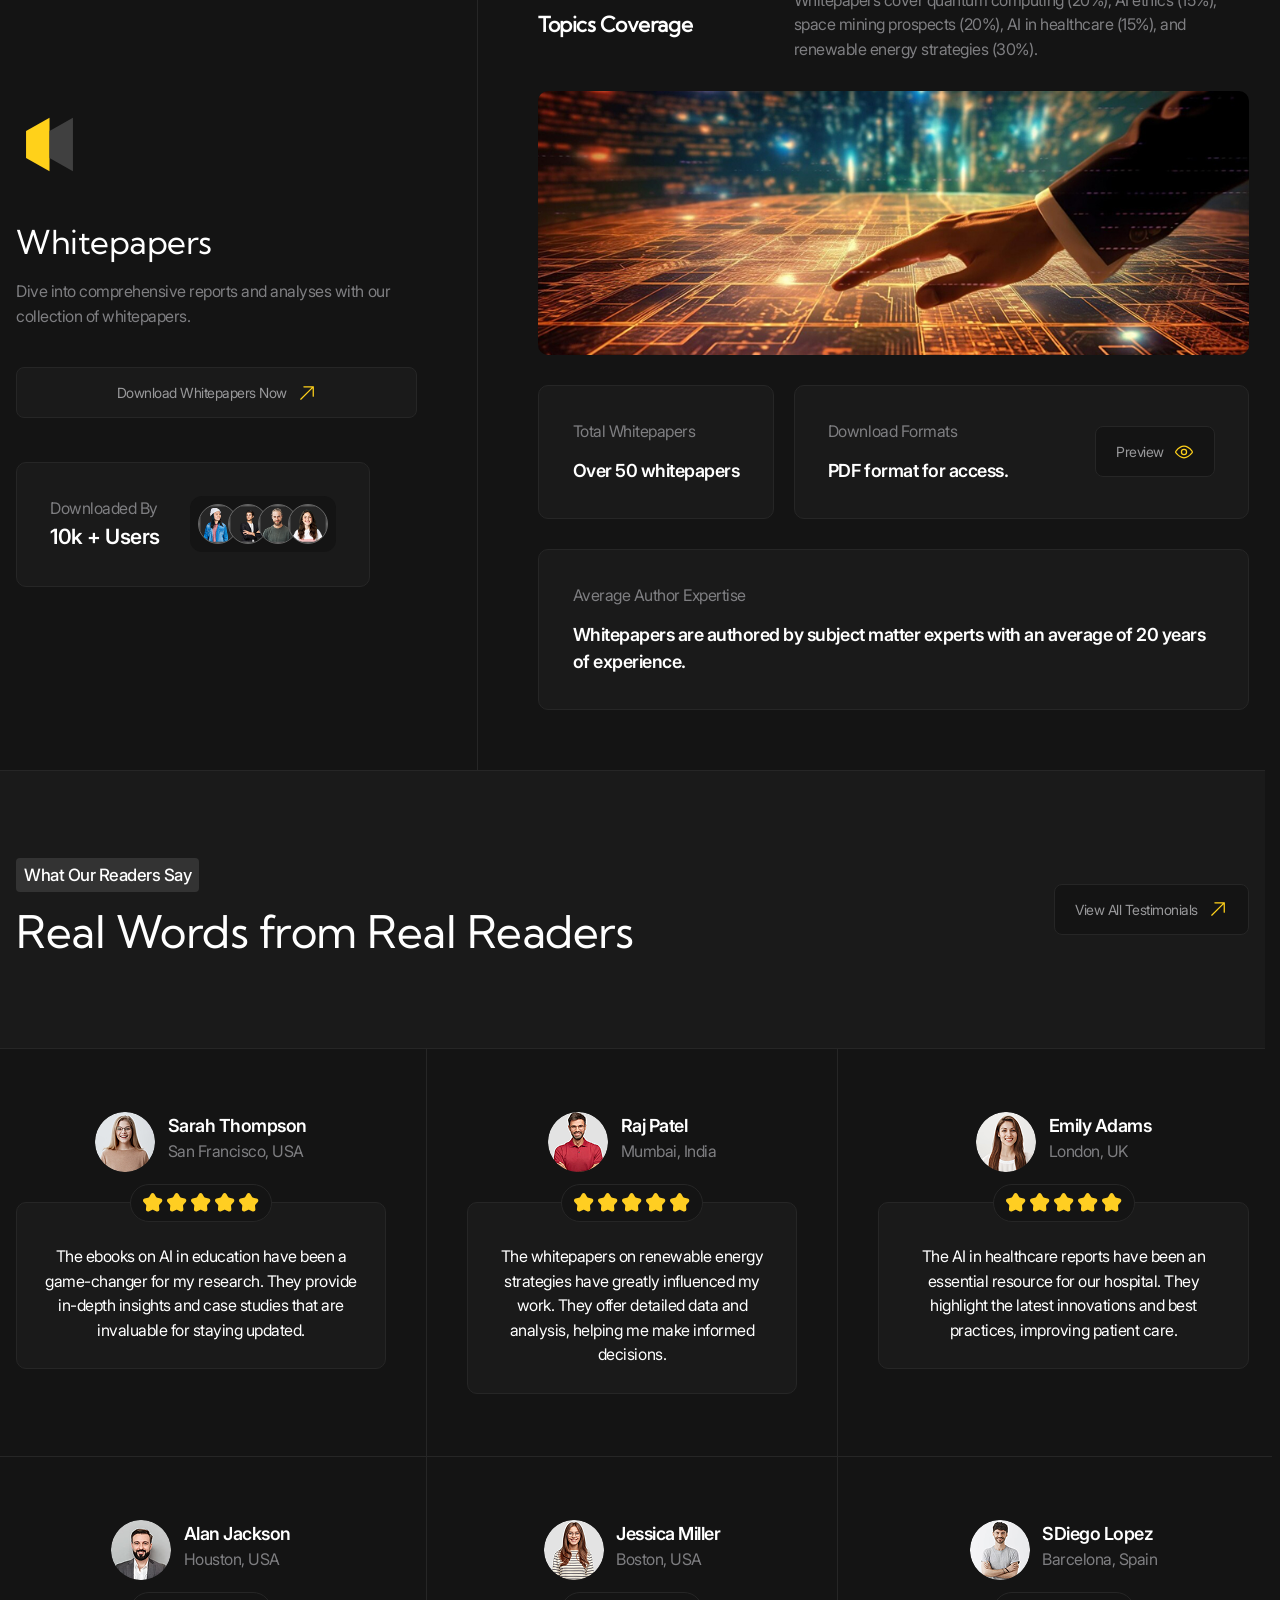
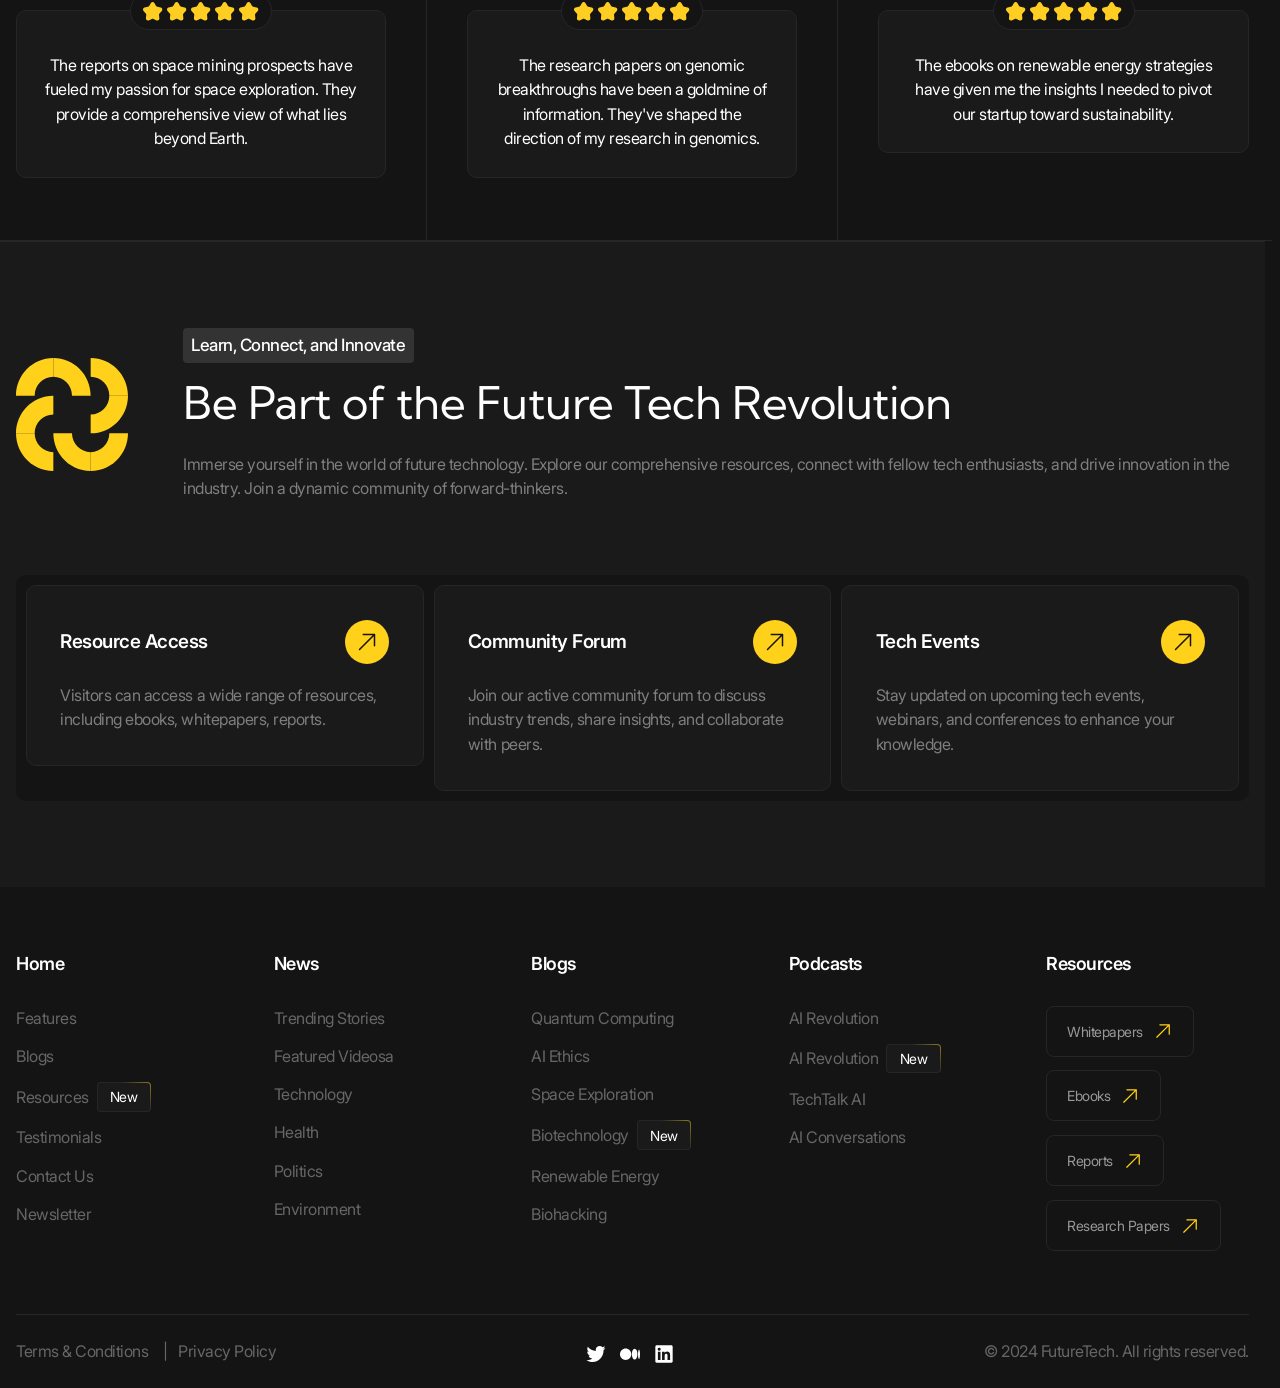
==== commit 2bdf6a43: "feat: finished styling for Home Page section (desktop/laptop/mobile)" ====
--- a/index.html
+++ b/index.html
@@ -126,7 +126,7 @@
                                 alt=""
                                 width="50" height="50"
                                 class="advantage-card__image" />
-                            <a href="#" class="advantage-card__link">
+                            <a href="#" class="advantage-card__link circle-icon">
                                 <h3 class="advantage-card__title h6">Latest News Updates</h3>
                                 <p class="advantage-card__subtitle">Stay Current</p>
                             </a>
@@ -140,7 +140,7 @@
                                 alt=""
                                 width="50" height="50"
                                 class="advantage-card__image" />
-                            <a href="#" class="advantage-card__link">
+                            <a href="#" class="advantage-card__link circle-icon">
                                 <h3 class="advantage-card__title h6">LExpert Contributors</h3>
                                 <p class="advantage-card__subtitle">Trusted Insights</p>
                             </a>
@@ -154,7 +154,7 @@
                                 alt=""
                                 width="50" height="50"
                                 class="advantage-card__image" />
-                            <a href="#" class="advantage-card__link">
+                            <a href="#" class="advantage-card__link circle-icon">
                                 <h3 class="advantage-card__title h6">Global Readership</h3>
                                 <p class="advantage-card__subtitle">Worldwide Impact</p>
                             </a>
@@ -489,7 +489,7 @@
                                             width="80" height="80" />
                                         <div class="person-card__body">
                                             <p class="person-card__name">Astronomer X</p>
-                                            <p class="person-card__department">Space Exploration/p>
+                                            <p class="person-card__department">Space Exploration</p>
                                         </div>
                                     </div>
                                     <div class="blog-card__body">
@@ -551,8 +551,6 @@
                         aria-labelledby="tab-2"
                         tabindex="0"
                         data-js-tabs-content>
-                        Lorem, ipsum dolor sit amet consectetur adipisicing elit. Quis, libero saepe natus accusamus assumenda possimus reiciendis voluptatibus enim
-
                     </div>
                     <div
                         class="tabs__content"
@@ -560,8 +558,6 @@
                         aria-labelledby="tab-3"
                         tabindex="0"
                         data-js-tabs-content>
-                        Lorem, ipsum dolor sit amet consectetur adipisicing elit. Quis, libero saepe natus accusamus assumenda possimus reiciendis voluptatibus enim
-
                     </div>
                     <div
                         class="tabs__content"
@@ -569,8 +565,6 @@
                         aria-labelledby="tab-4"
                         tabindex="0"
                         data-js-tabs-content>
-                        Lorem, ipsum dolor sit amet consectetur adipisicing elit. Quis, libero saepe natus accusamus assumenda possimus reiciendis voluptatibus enim
-
                     </div>
                     <div
                         class="tabs__content"
@@ -578,8 +572,6 @@
                         aria-labelledby="tab-5"
                         tabindex="0"
                         data-js-tabs-content>
-                        Lorem, ipsum dolor sit amet consectetur adipisicing elit. Quis, libero saepe natus accusamus assumenda possimus reiciendis voluptatibus enim
-
                     </div>
                     <div
                         class="tabs__content"
@@ -587,8 +579,6 @@
                         aria-labelledby="tab-6"
                         tabindex="0"
                         data-js-tabs-content>
-                        Lorem, ipsum dolor sit amet consectetur adipisicing elit. Quis, libero saepe natus accusamus assumenda possimus reiciendis voluptatibus enim
-
                     </div>
                 </div>
             </div>
@@ -959,6 +949,51 @@
                         </div>
                     </li>
 
+                </ul>
+            </div>
+        </section>
+        <section class="about" aria-labelledby="about-title">
+            <div class="about__inner container">
+                <header class="about__header">
+                    <img
+                        class="about__icon"
+                        src="./images/about/Logo.svg"
+                        alt=""
+                        width="150" height="150" />
+                    <div class="about__info">
+                        <p class="about__subtitle tag">Learn, Connect, and Innovate</p>
+                        <h2 class="about__title" id="about-title">Be Part of the Future Tech Revolution</h2>
+                    </div>
+
+                    <div class="about__description">
+                        <p>Immerse yourself in the world of future technology. Explore our comprehensive resources, connect with fellow tech enthusiasts, and drive innovation in the industry. Join a dynamic community of forward-thinkers.</p>
+                    </div>
+                </header>
+                <ul class="about__list">
+                    <li class="about__item">
+                        <a href="#" class="about-card tile">
+                            <h3 class="about-card__title circle-icon">Resource Access</h3>
+                            <div class="about-card__description">
+                                <p>Visitors can access a wide range of resources, including ebooks, whitepapers, reports.</p>
+                            </div>
+                        </a>
+                    </li>
+                    <li class="about__item">
+                        <a href="#" class="about-card tile">
+                            <h3 class="about-card__title circle-icon">Community Forum</h3>
+                            <div class="about-card__description">
+                                <p>Join our active community forum to discuss industry trends, share insights, and collaborate with peers.</p>
+                            </div>
+                        </a>
+                    </li>
+                    <li class="about__item">
+                        <a href="#" class="about-card tile">
+                            <h3 class="about-card__title circle-icon">Tech Events</h3>
+                            <div class="about-card__description">
+                                <p>Stay updated on upcoming tech events, webinars, and conferences to enhance your knowledge.</p>
+                            </div>
+                        </a>
+                    </li>
                 </ul>
             </div>
         </section>
--- a/css/main.css
+++ b/css/main.css
@@ -309,6 +309,36 @@
   right: auto;
 }
 
+.circle-icon {
+  --circleSize: 3.25rem;
+  --circleMarginLeft: 1.25rem;
+  position: relative;
+  min-height: var(--circleSize);
+  padding-right: calc(var(--circleSize) + var(--circleMarginLeft));
+}
+@media (width <= 90.06125rem) {
+  .circle-icon {
+    --circleSize: 2.75rem;
+    --circleMarginLeft: 0.875rem;
+  }
+}
+@media (width <= 47.99875rem) {
+  .circle-icon {
+    --circleSize: 2.5rem;
+  }
+}
+.circle-icon::after {
+  width: var(--circleSize);
+  height: var(--circleSize);
+  position: absolute;
+  top: 50%;
+  translate: 0 -50%;
+  content: "";
+  right: 0;
+  background: url("../icons/arrow_black.svg") center no-repeat var(--color-accent);
+  border-radius: 50%;
+}
+
 html.is-lock {
   overflow: hidden;
 }
@@ -823,35 +853,13 @@
   }
 }
 .advantage-card__link {
-  --circleSize: 3.25rem;
-  --circleMarginLeft: 1.25rem;
-  position: relative;
   display: grid;
   row-gap: 0.25rem;
-  padding-right: calc(var(--circleSize) + var(--circleMarginLeft));
 }
 @media (width <= 90.06125rem) {
   .advantage-card__link {
-    --circleSize: 2.75rem;
-    --circleMarginLeft: 0.875rem;
     row-gap: 0.125rem;
   }
-}
-@media (width <= 47.99875rem) {
-  .advantage-card__link {
-    --circleSize: 2.5rem;
-  }
-}
-.advantage-card__link::after {
-  width: var(--circleSize);
-  height: var(--circleSize);
-  position: absolute;
-  top: 50%;
-  translate: 0 -50%;
-  content: "";
-  right: 0;
-  background: url("../icons/arrow_black.svg") center no-repeat var(--color-accent);
-  border-radius: 50%;
 }
 .advantage-card__details {
   font-size: clamp(0.875rem, 0.7794117647rem + 0.3921568627vw, 1.25rem);
@@ -1333,7 +1341,7 @@
 .person-card {
   --imageSize:5rem;
   display: flex;
-  align-items: center;
+  align-items: start;
   -moz-column-gap: clamp(0.5rem, 0.3725490196rem + 0.522875817vw, 1rem);
        column-gap: clamp(0.5rem, 0.3725490196rem + 0.522875817vw, 1rem);
 }
@@ -1605,10 +1613,108 @@
   background: url("../icons/star_gray.svg") center/contain no-repeat;
 }
 .rating-view__star.is-active {
-  background-image: url("../../icons/star_yellow.svg");
+  background: url("../icons/star_yellow.svg") center/contain no-repeat;
 }
 @media (width <= 90.06125rem) {
   .rating-view__star {
     --size:1.25rem;
   }
+}
+
+.about-card {
+  display: flex;
+  flex-direction: column;
+  row-gap: clamp(1.125rem, 1.0931372549rem + 0.1307189542vw, 1.25rem);
+}
+.about-card__title {
+  font-size: clamp(1rem, 0.9044117647rem + 0.3921568627vw, 1.375rem);
+  display: flex;
+  align-items: center;
+  font-family: var(--font-family-base);
+  font-weight: 600;
+}
+
+.about {
+  padding-block: clamp(2.5rem, 1.2254901961rem + 5.2287581699vw, 7.5rem);
+  background-color: var(--color-dark-10);
+}
+.about__inner {
+  display: grid;
+  row-gap: clamp(2.5rem, 1.5441176471rem + 3.9215686275vw, 6.25rem);
+}
+.about__header {
+  display: grid;
+  grid-template-columns: auto 1fr;
+  grid-template-areas: "icon info" "icon description";
+  align-items: center;
+  -moz-column-gap: clamp(1.25rem, 0.2941176471rem + 3.9215686275vw, 5rem);
+       column-gap: clamp(1.25rem, 0.2941176471rem + 3.9215686275vw, 5rem);
+  row-gap: 1.875rem;
+}
+@media (width <= 90.06125rem) {
+  .about__header {
+    row-gap: 1.25rem;
+  }
+}
+@media (width <= 47.99875rem) {
+  .about__header {
+    grid-template-areas: "icon subtitle" "title title" "description description";
+    row-gap: 0.25rem;
+  }
+}
+.about__icon {
+  grid-area: icon;
+  width: clamp(3.75rem, 2.3161764706rem + 5.8823529412vw, 9.375rem);
+}
+.about__info {
+  display: grid;
+  row-gap: 1rem;
+}
+@media (width <= 90.06125rem) {
+  .about__info {
+    row-gap: 0.625rem;
+  }
+}
+@media (width <= 47.99875rem) {
+  .about__info {
+    display: contents;
+  }
+}
+.about__subtitle {
+  justify-self: start;
+}
+@media (width <= 47.99875rem) {
+  .about__subtitle {
+    grid-area: subtitle;
+  }
+}
+@media (width <= 47.99875rem) {
+  .about__title {
+    grid-area: title;
+    margin-top: 1.25rem;
+  }
+}
+@media (width <= 47.99875rem) {
+  .about__description {
+    grid-area: description;
+  }
+}
+.about__list {
+  display: grid;
+  gap: 1.25rem;
+  background-color: var(--color-dark);
+  padding: 1.25rem;
+  border-radius: 0.75rem;
+}
+@media (width <= 90.06125rem) {
+  .about__list {
+    gap: 0.625rem;
+    padding: 0.625rem;
+    border-radius: 0.625rem;
+  }
+}
+@media (width > 47.99875rem) {
+  .about__list {
+    grid-template-columns: repeat(3, 1fr);
+  }
 }/*# sourceMappingURL=main.css.map */
